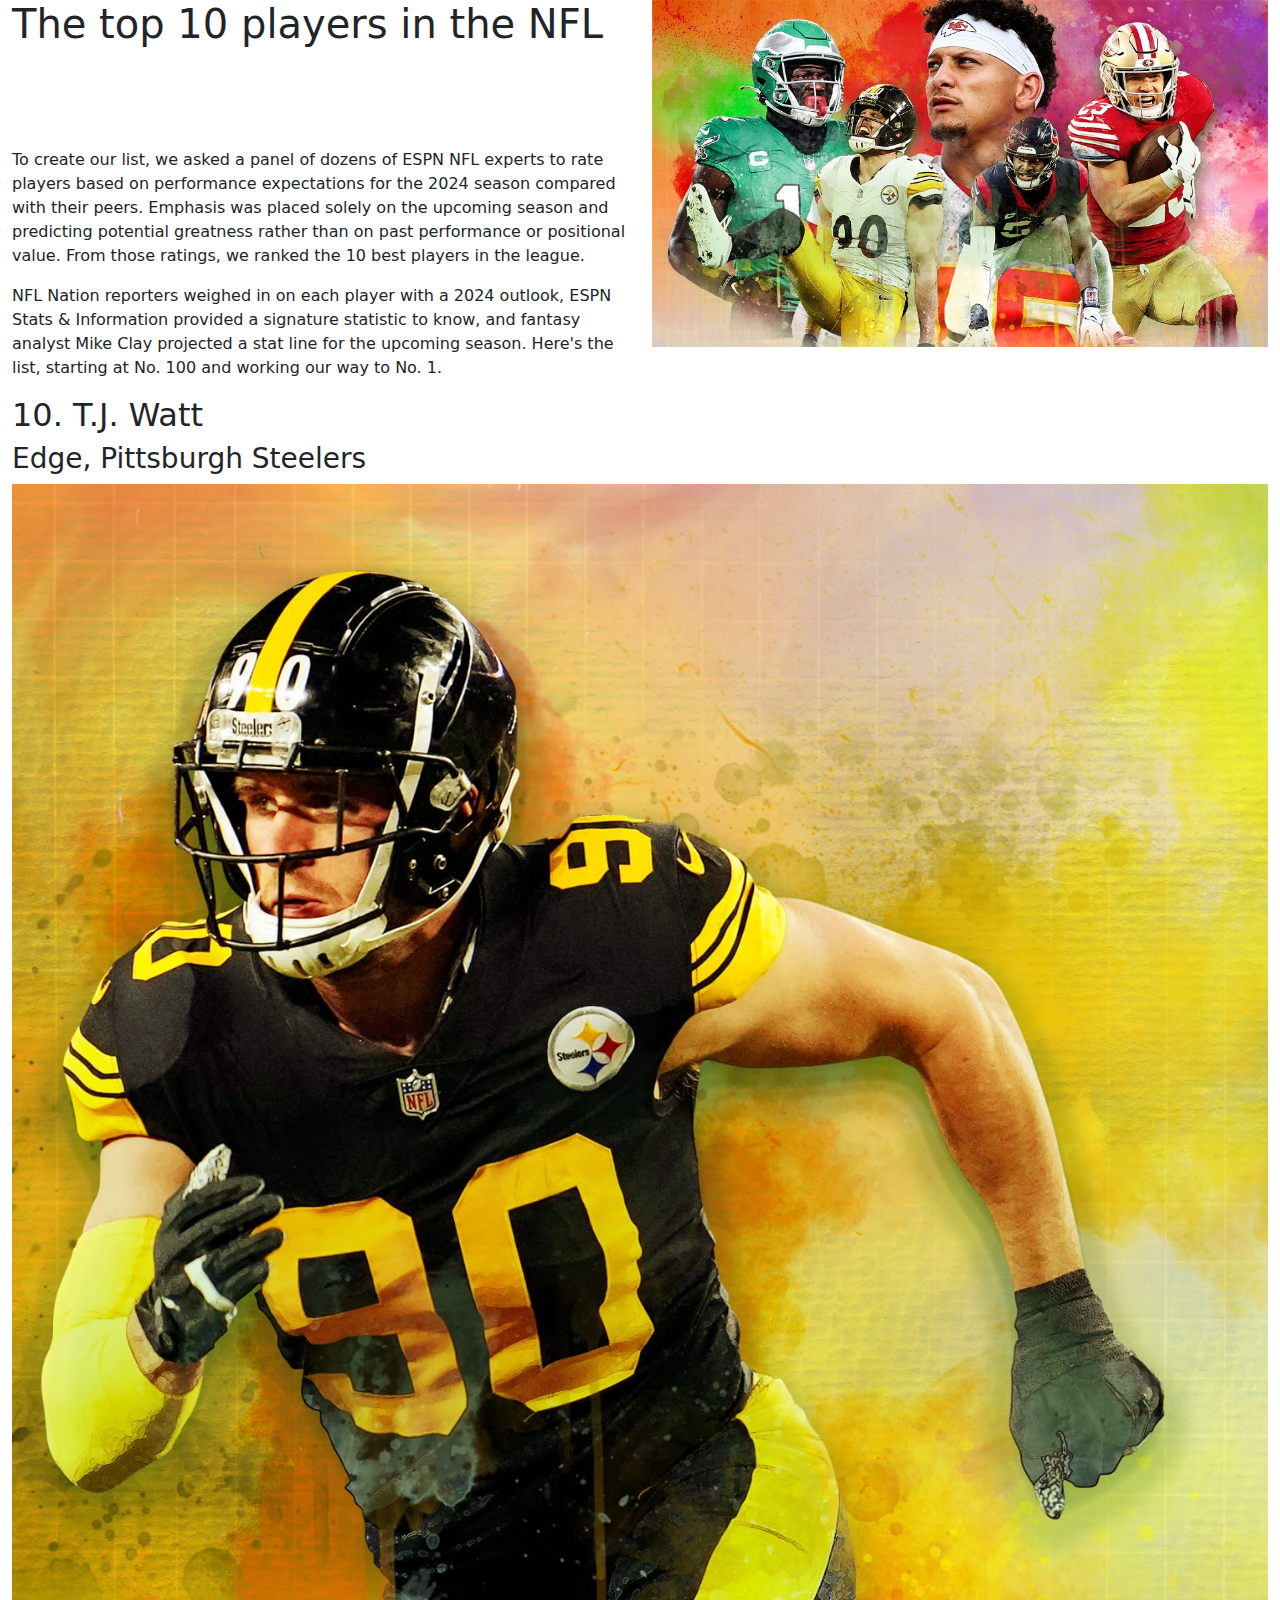
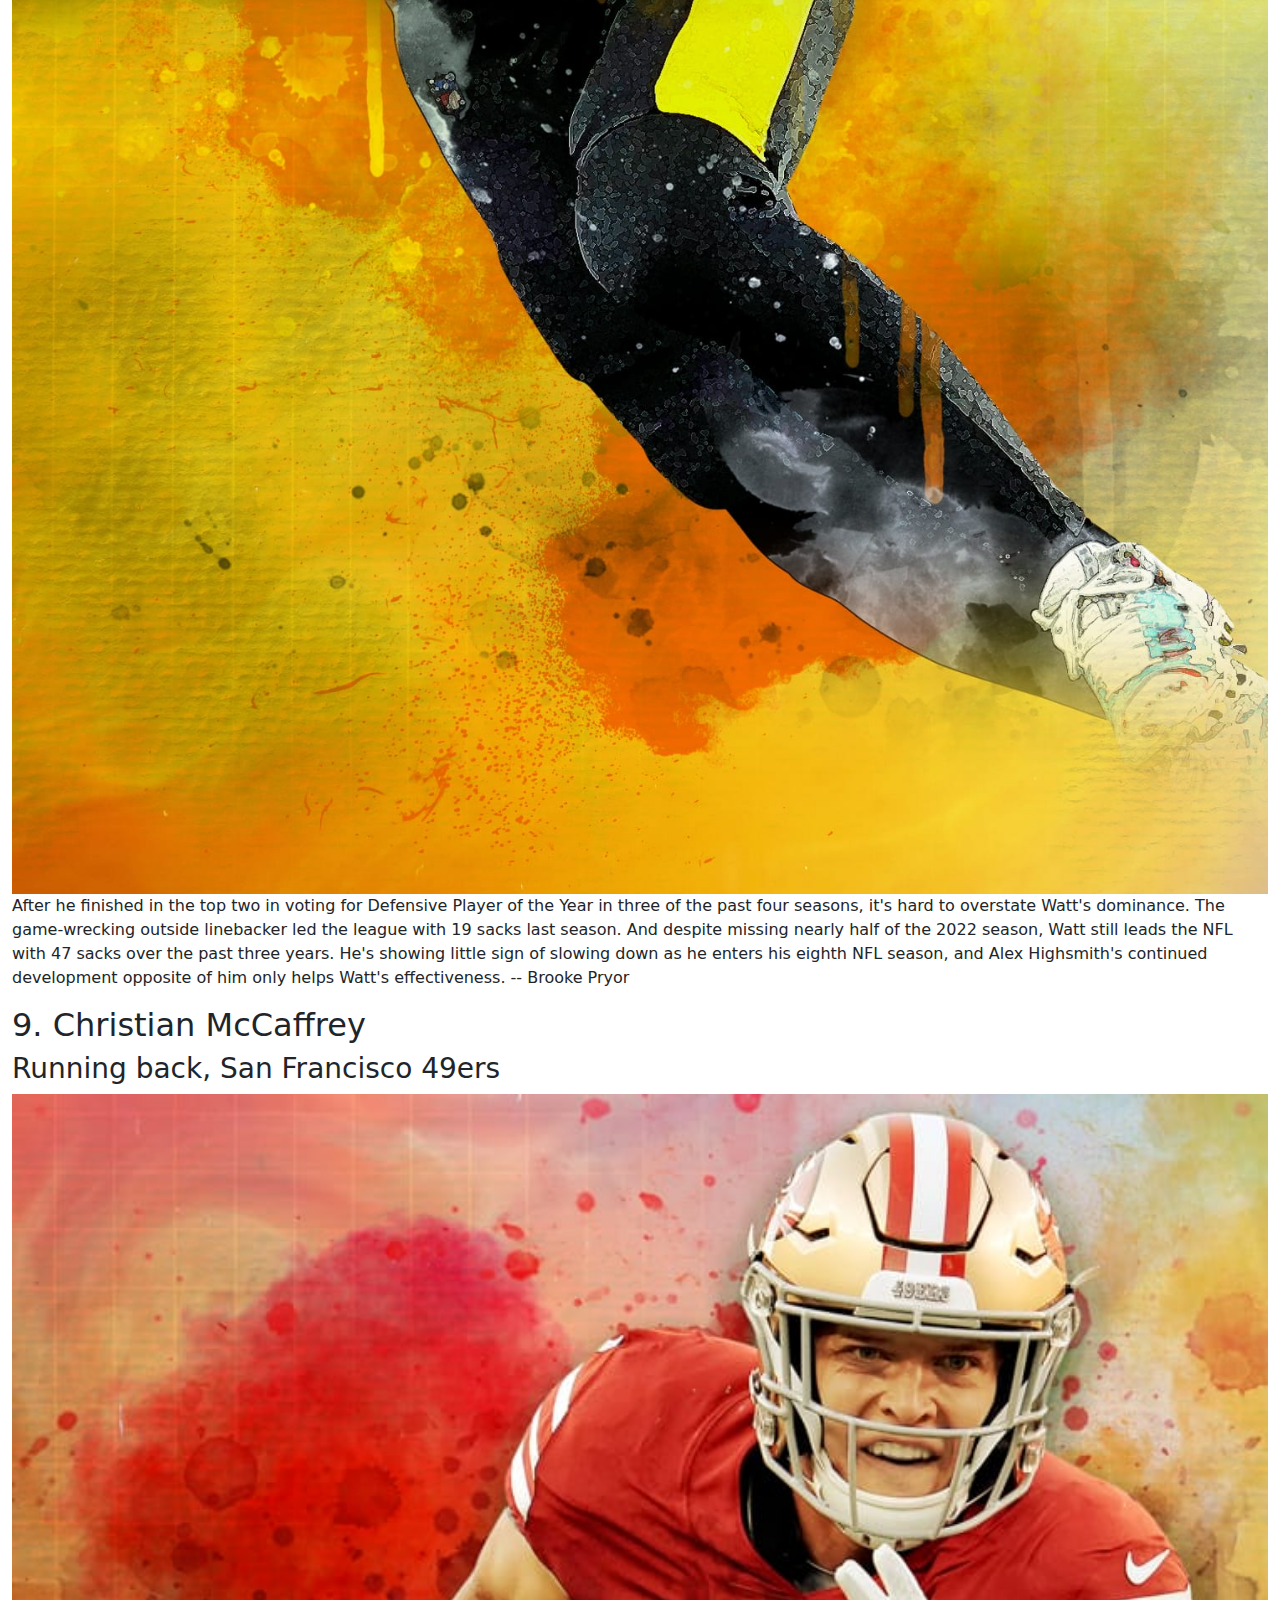
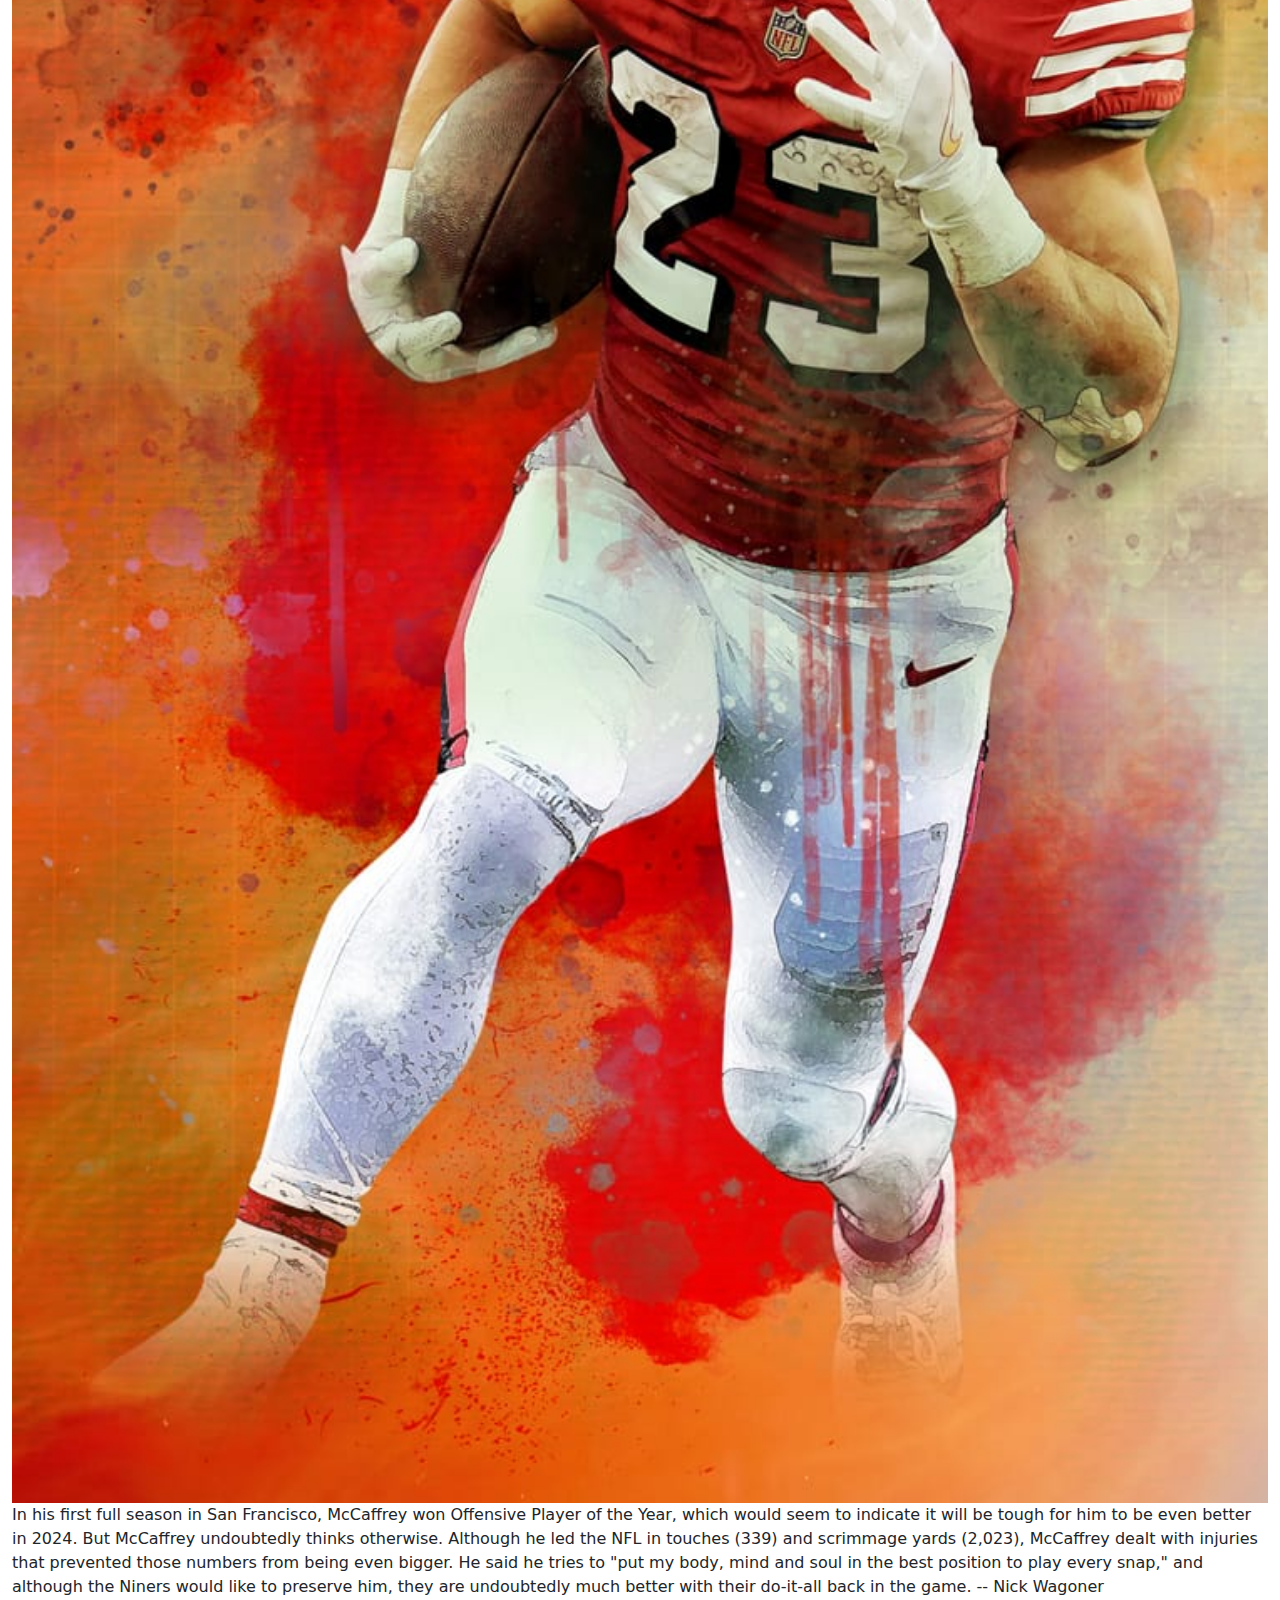
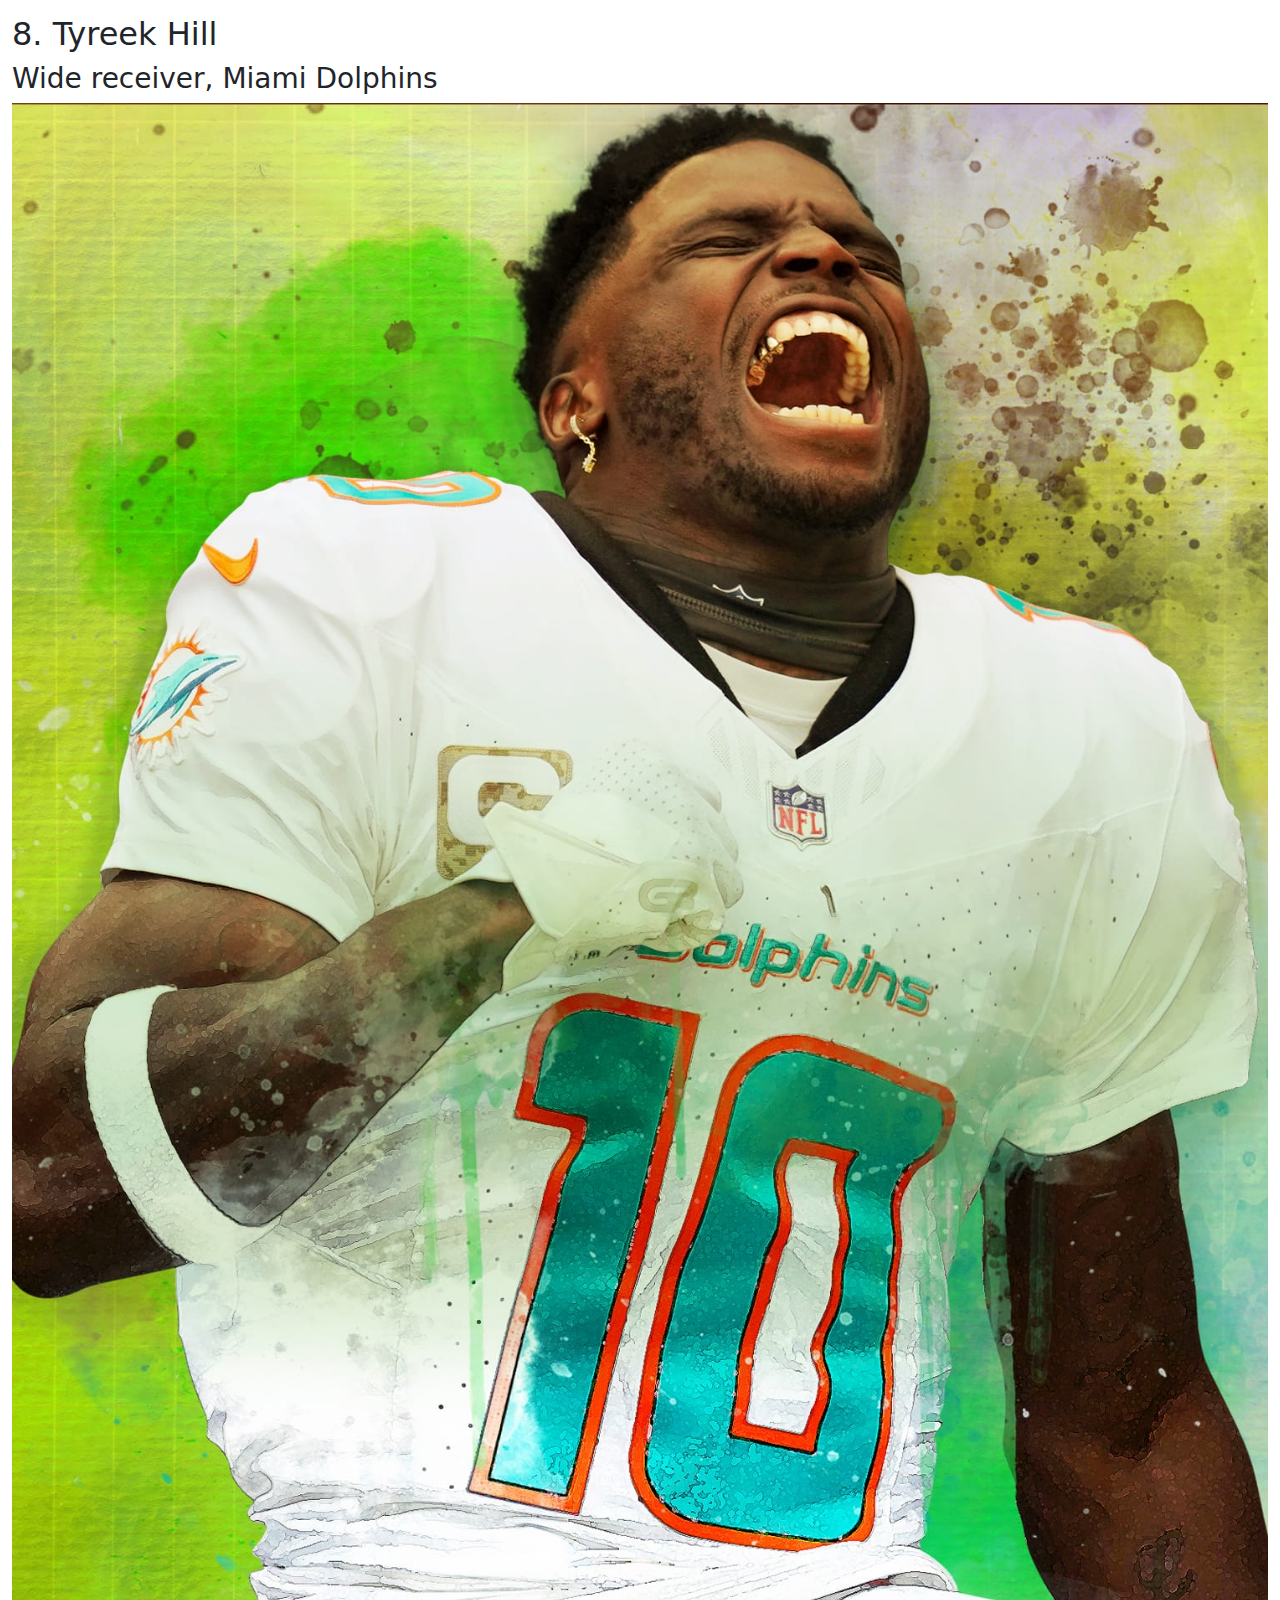
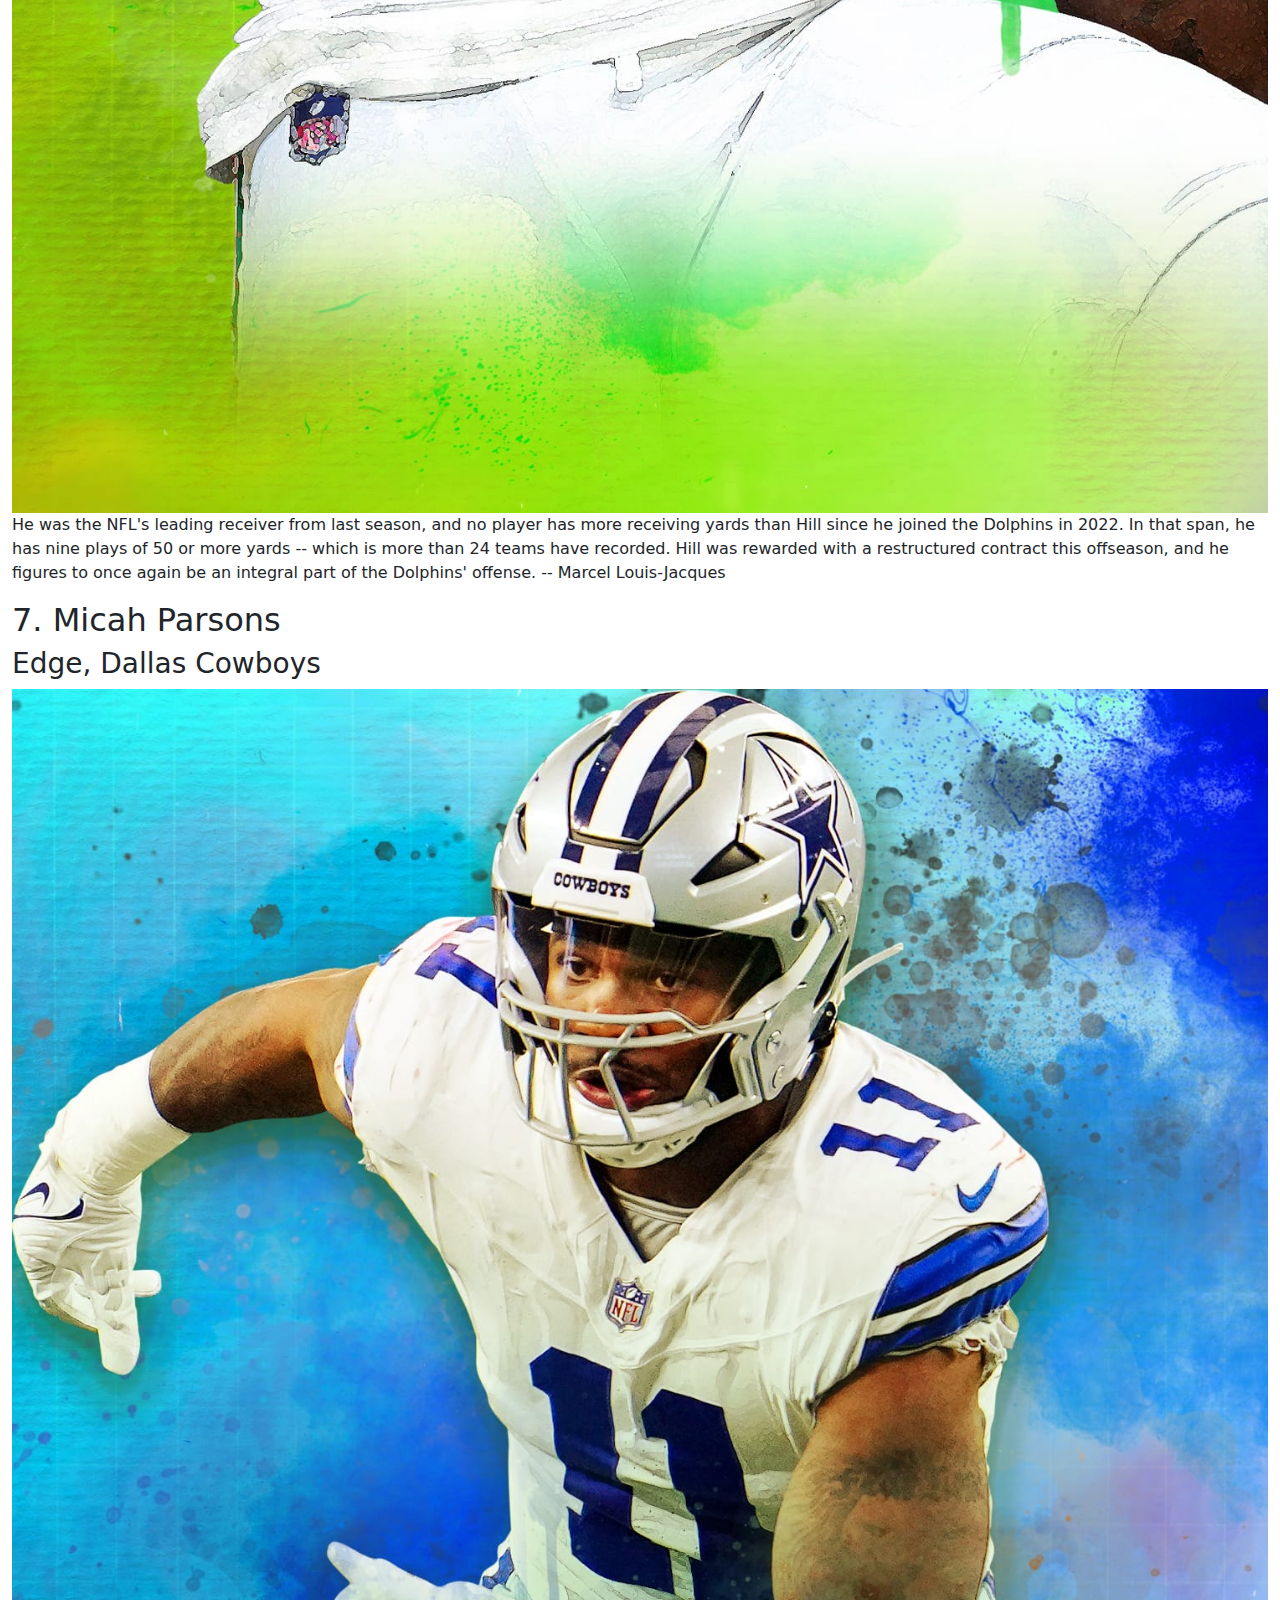
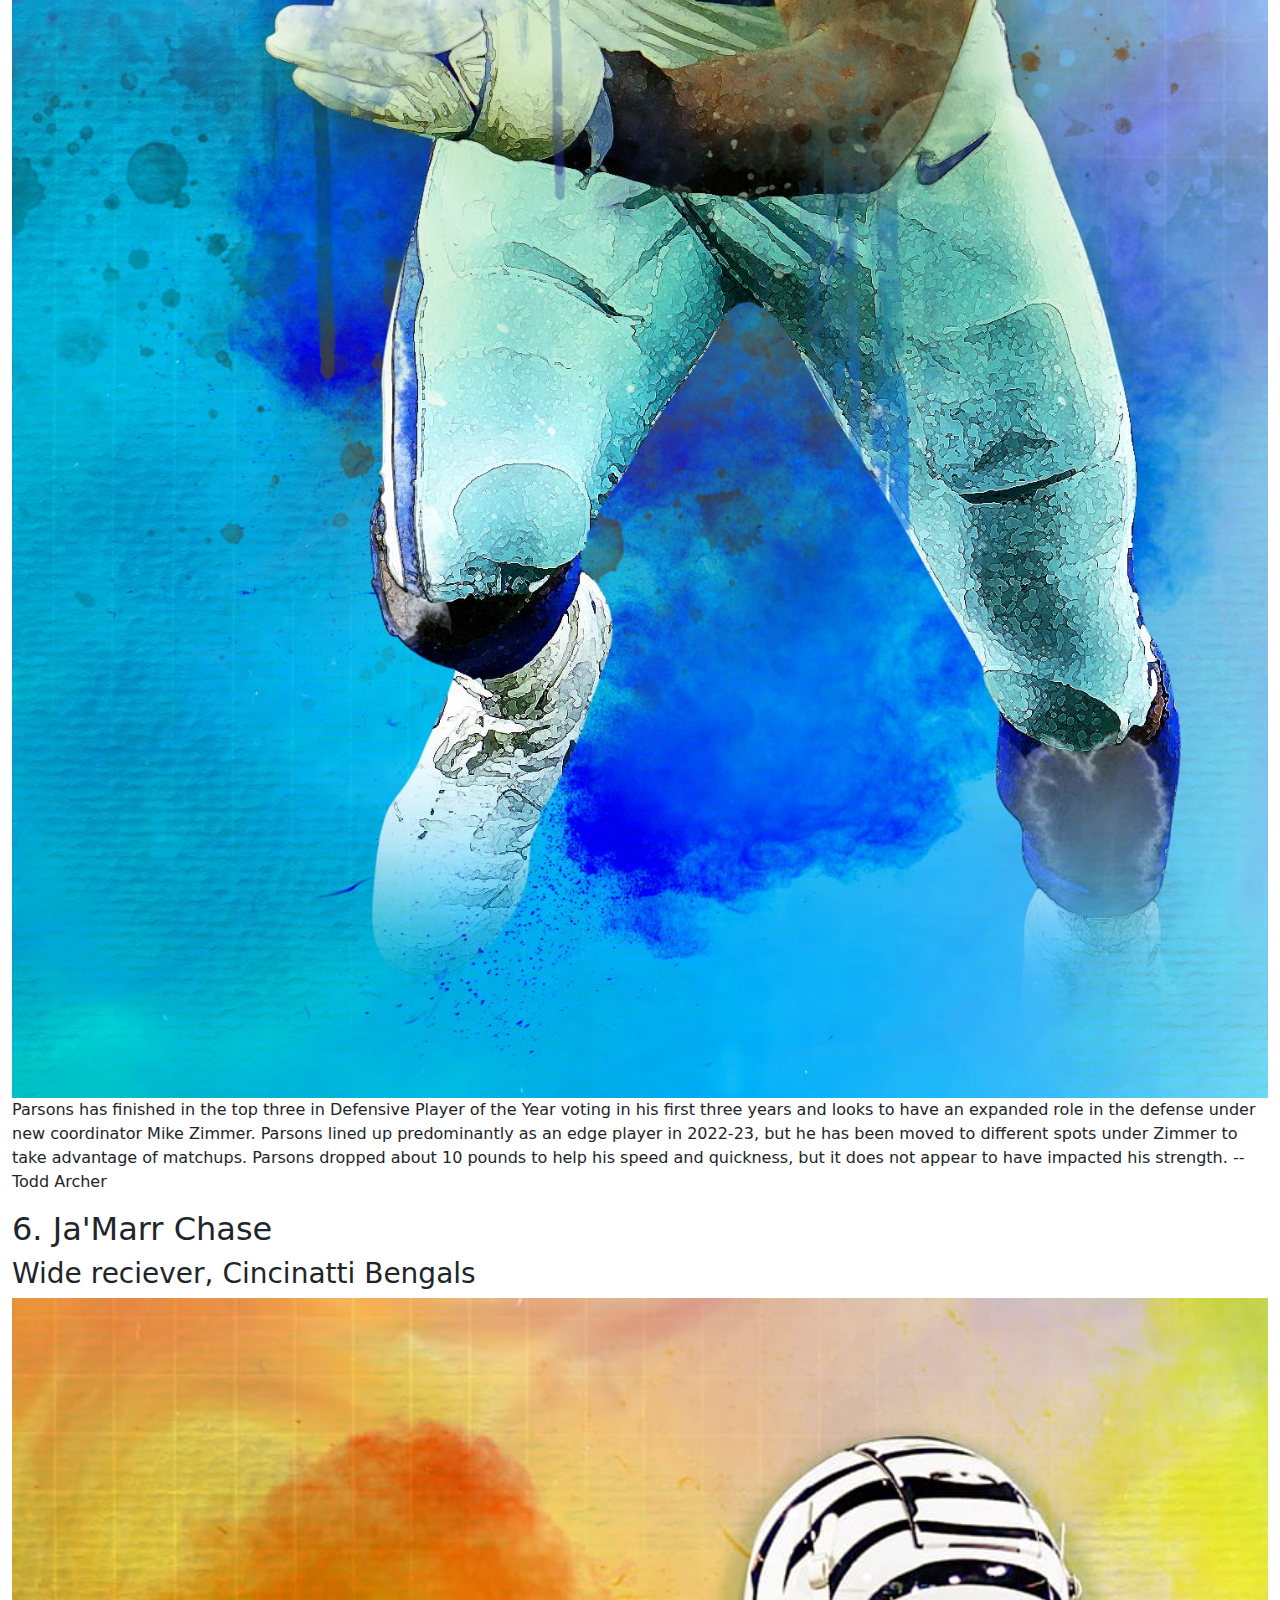
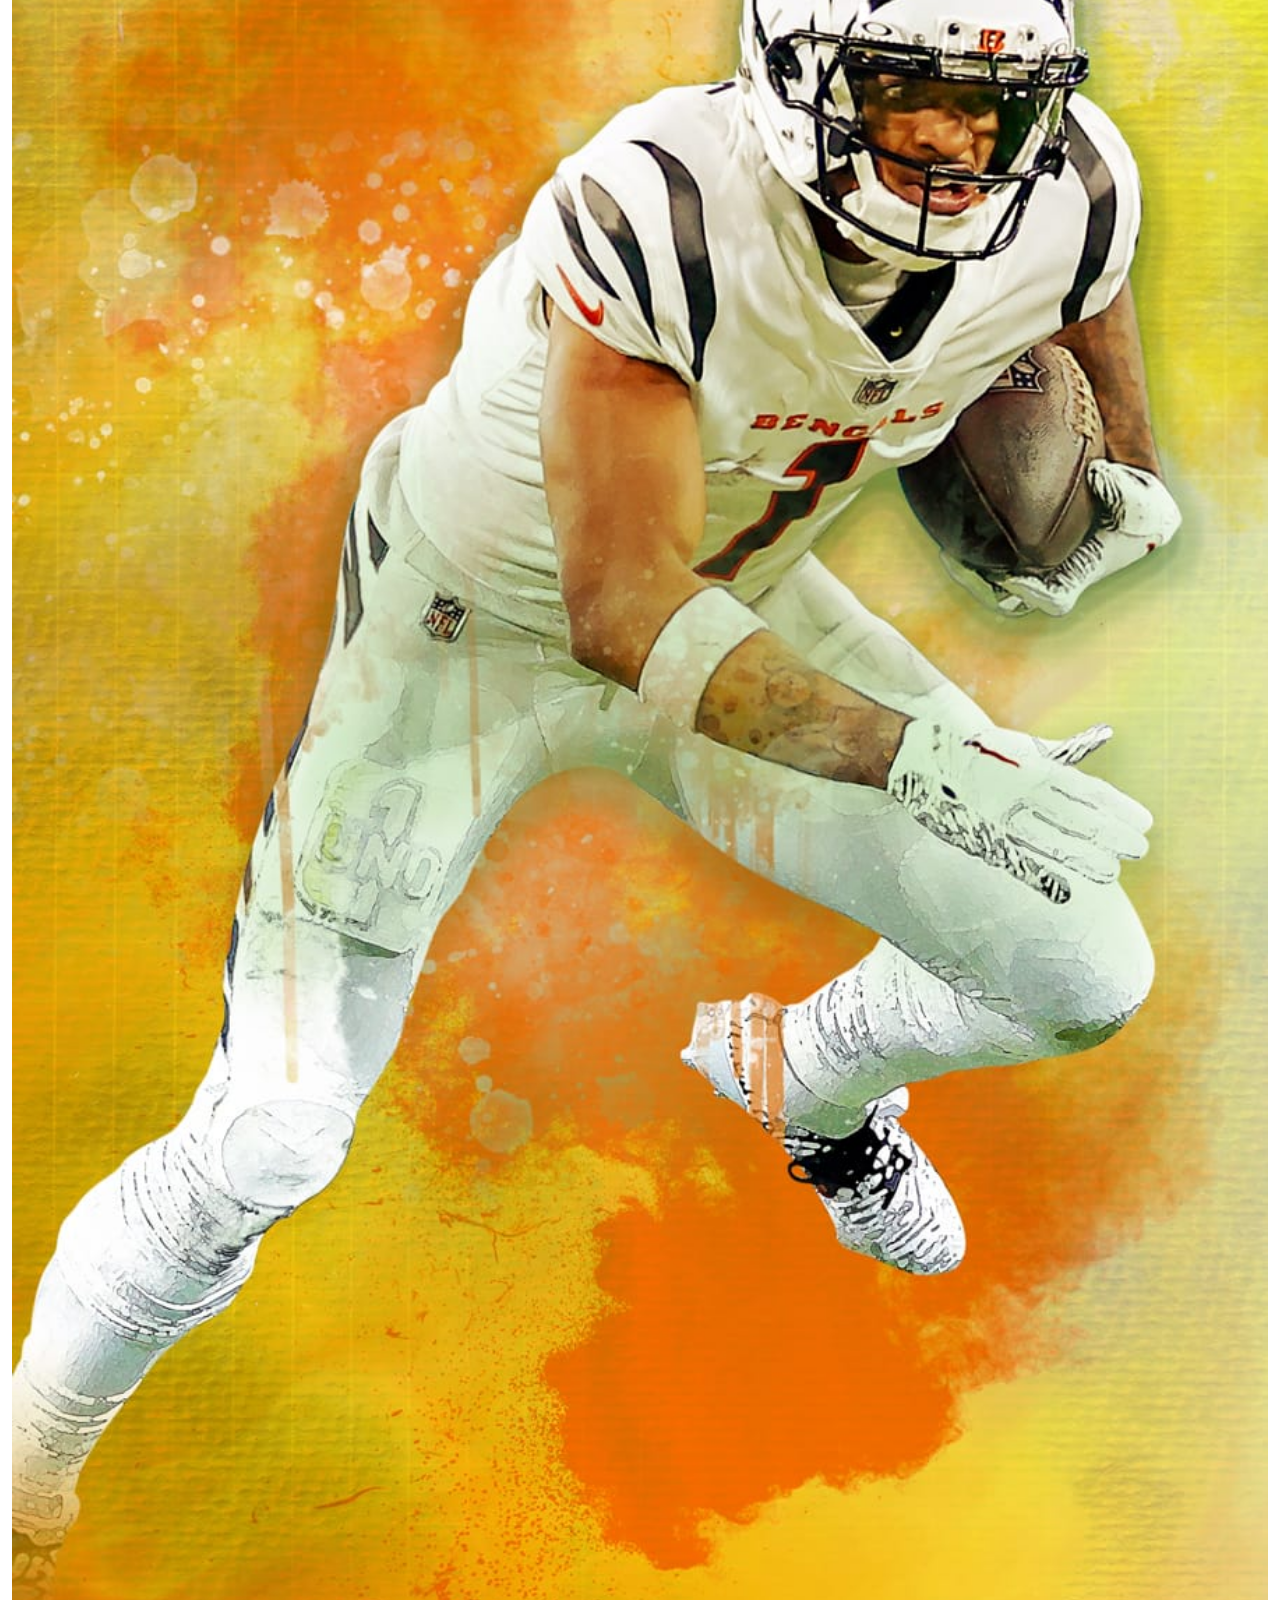
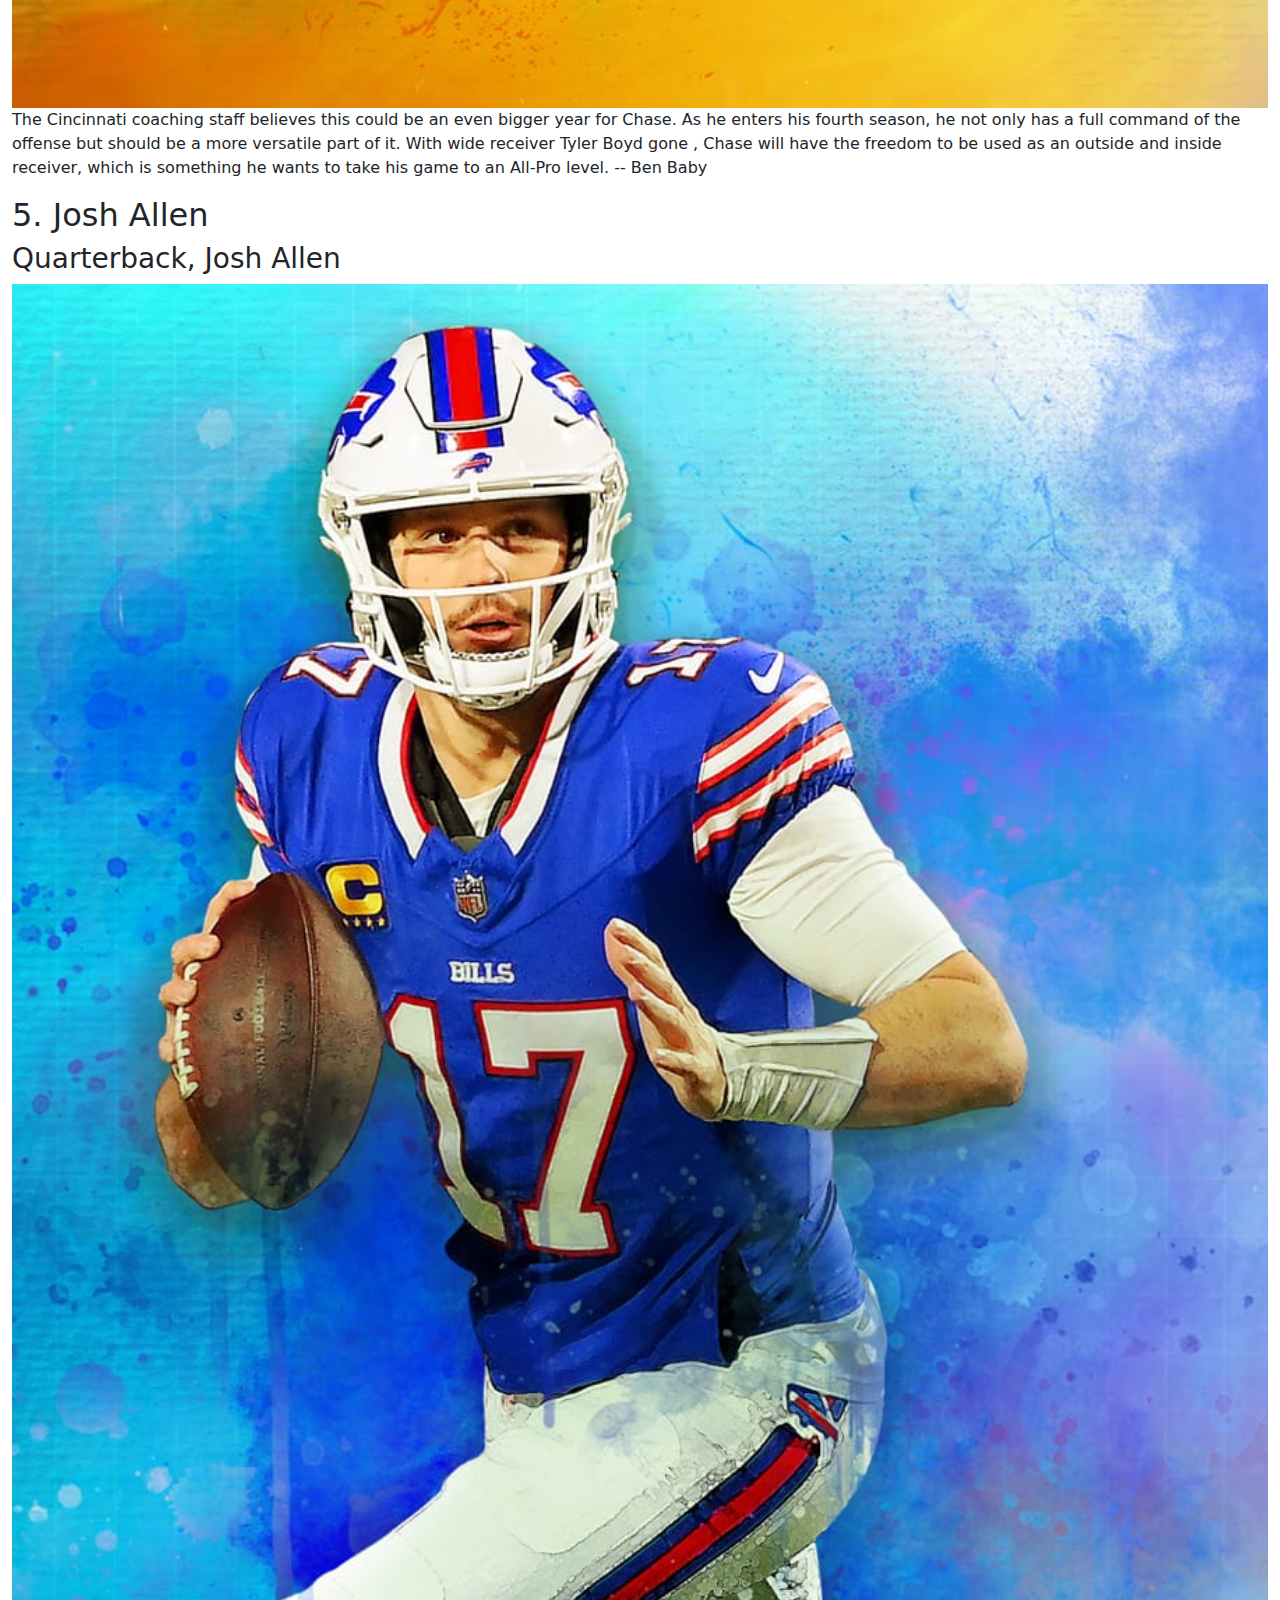
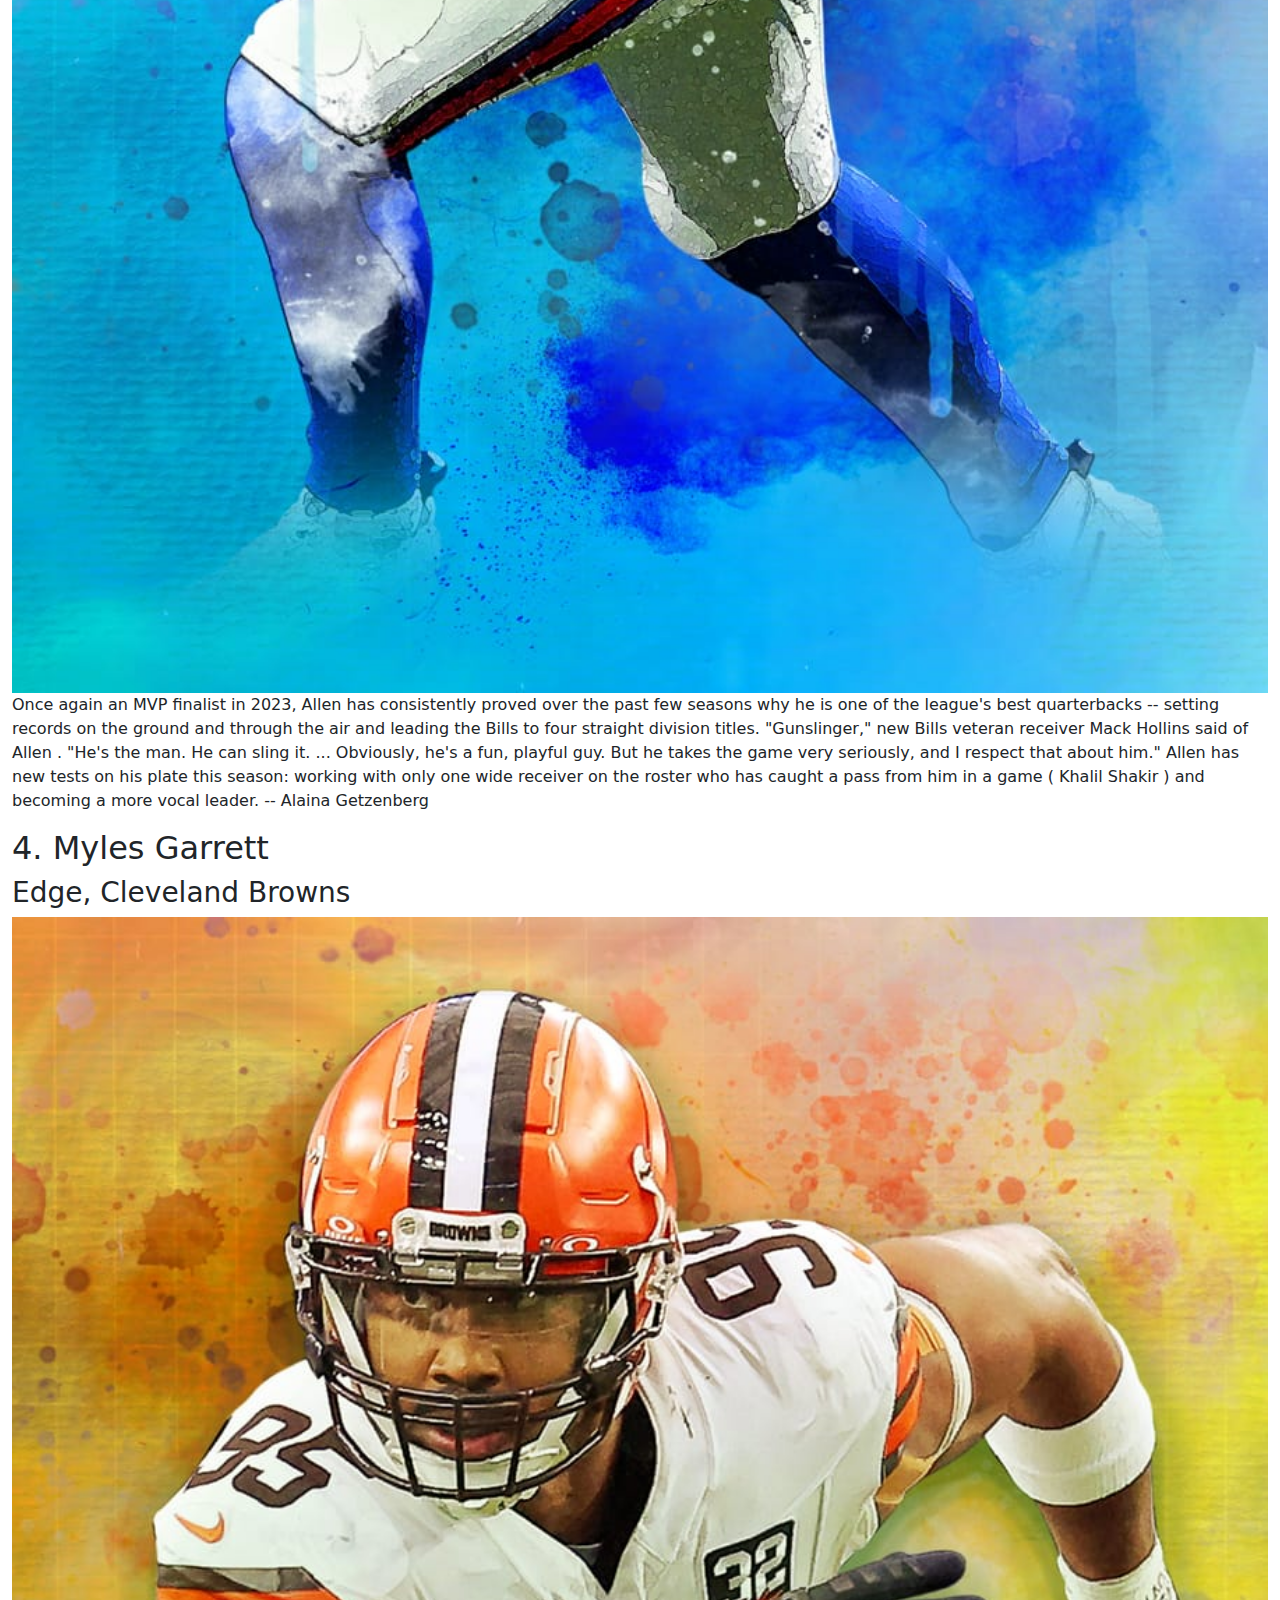
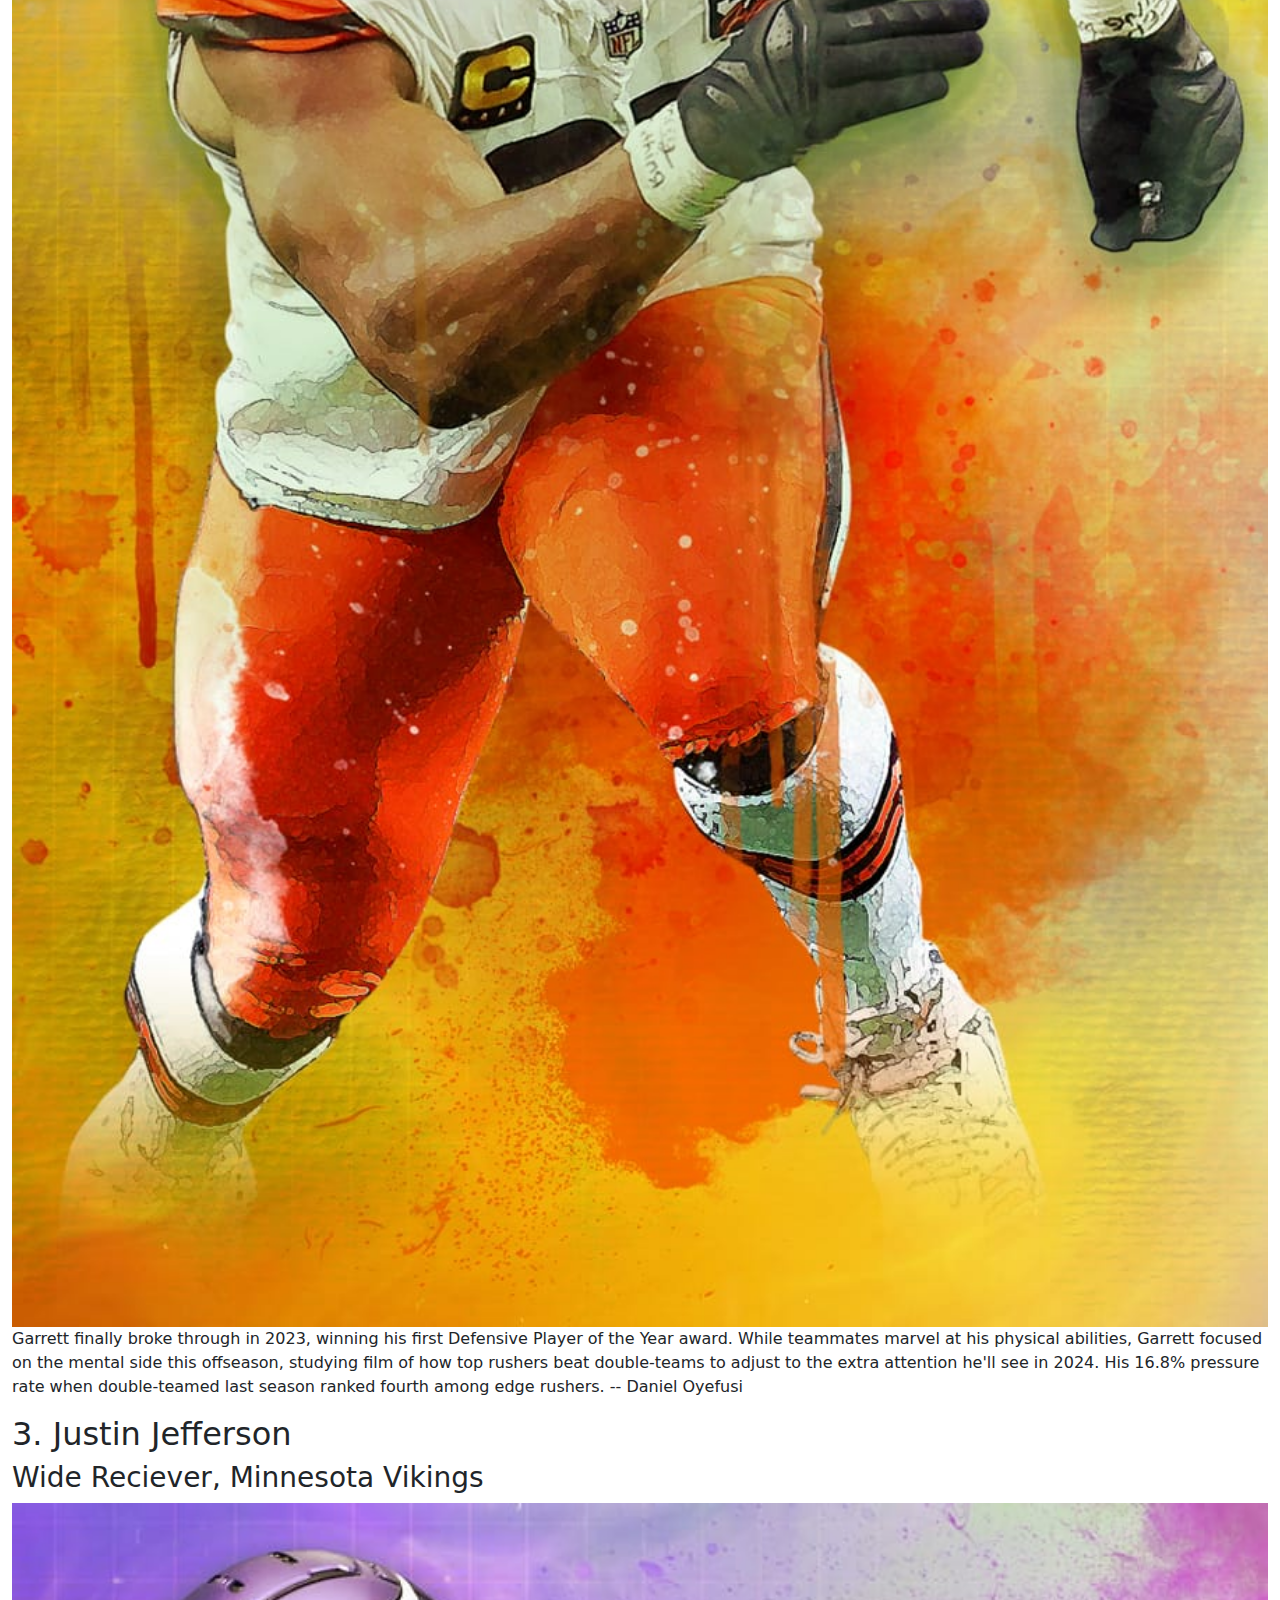
==== final-project/index.html @ ade41fda "Worked on final project" ====
<!DOCTYPE html>
<html lang="en">
 
<head>
    <title>Andrew McBride final project</title>
    
    <meta charset="utf-8">
    <meta name="viewport" content="width=device-width, initial-scale=1, shrink-to-fit=no">

<!-- Bootstrap CSS -->
    <link href="https://cdn.jsdelivr.net/npm/bootstrap@5.3.3/dist/css/bootstrap.min.css" rel="stylesheet" integrity="sha384-QWTKZyjpPEjISv5WaRU9OFeRpok6YctnYmDr5pNlyT2bRjXh0JMhjY6hW+ALEwIH" crossorigin="anonymous">


<link href="style.css" rel="stylesheet">
    
</head>

<body>
    <div class="container-fluid" id="topper">
        <div class="row">
                <div class="col-6">
                     <h1>The top 10 players in the NFL</h1>
                    <p>To create our list, we asked a panel of dozens of ESPN NFL experts to rate players based on performance expectations for the 2024 season compared with their peers. Emphasis was placed solely on the upcoming season and predicting potential greatness rather than on past performance or positional value. From those ratings, we ranked the 10 best players in the league.</p>
                    <p>NFL Nation reporters weighed in on each player with a 2024 outlook, ESPN Stats & Information provided a signature statistic to know, and fantasy analyst Mike Clay projected a stat line for the upcoming season. Here's the list, starting at No. 100 and working our way to No. 1.</p>
            </div>
    
        <div class="col">
            <img src="Top%20100%20img.jpeg" alt="Top 100 players" id="topperimage">
            </div>
        </div>
    </div>
    <div class="container-fluid" id="10">
    <div class ="row">
        <div class = "col-12">
        <h2>10. T.J. Watt</h2>
            <h3>Edge, Pittsburgh Steelers</h3>
            <img src="10watt.jpg" id="picture">
            <p>After he finished in the top two in voting for Defensive Player of the Year in three of the past four seasons, it's hard to overstate Watt's dominance. The game-wrecking outside linebacker led the league with 19 sacks last season. And despite missing nearly half of the 2022 season, Watt still leads the NFL with 47 sacks over the past three years. He's showing little sign of slowing down as he enters his eighth NFL season, and Alex Highsmith's continued development opposite of him only helps Watt's effectiveness. -- Brooke Pryor</p>
        
        </div>
        
        </div>
    
    </div>
       <div class="container-fluid" id="9">
    <div class ="row">
        <div class = "col-12">
        <h2>9. Christian McCaffrey</h2>
            <h3>Running back, San Francisco 49ers</h3>
            <img src="9cmc.jpg">
            <p>In his first full season in San Francisco, McCaffrey won Offensive Player of the Year, which would seem to indicate it will be tough for him to be even better in 2024. But McCaffrey undoubtedly thinks otherwise. Although he led the NFL in touches (339) and scrimmage yards (2,023), McCaffrey dealt with injuries that prevented those numbers from being even bigger. He said he tries to "put my body, mind and soul in the best position to play every snap," and although the Niners would like to preserve him, they are undoubtedly much better with their do-it-all back in the game. -- Nick Wagoner</p>
        
        </div>
        
        </div>
    
    </div>   <div class="container-fluid" id="8">
    <div class ="row">
        <div class = "col-12">
        <h2>8. Tyreek Hill</h2>
            <h3>Wide receiver, Miami Dolphins</h3>
            <img src="8tyreek.jpg">
            <p>He was the NFL's leading receiver from last season, and no player has more receiving yards than Hill since he joined the Dolphins in 2022. In that span, he has nine plays of 50 or more yards -- which is more than 24 teams have recorded. Hill was rewarded with a restructured contract this offseason, and he figures to once again be an integral part of the Dolphins' offense. -- Marcel Louis-Jacques</p>
        
        </div>
        
        </div>
    
    </div>   <div class="container-fluid" id="7">
    <div class ="row">
        <div class = "col-12">
        <h2>7. Micah Parsons</h2>
            <h3>Edge, Dallas Cowboys</h3>
            <img src="7parsons.jpg">
            <p>Parsons has finished in the top three in Defensive Player of the Year voting in his first three years and looks to have an expanded role in the defense under new coordinator Mike Zimmer. Parsons lined up predominantly as an edge player in 2022-23, but he has been moved to different spots under Zimmer to take advantage of matchups. Parsons dropped about 10 pounds to help his speed and quickness, but it does not appear to have impacted his strength. -- Todd Archer</p>
        
        </div>
        
        </div>
    
    </div>   <div class="container-fluid" id="6">
    <div class ="row">
        <div class = "col-12">
        <h2>6. Ja'Marr Chase</h2>
            <h3>Wide reciever, Cincinatti Bengals</h3>
            <img src="6chase.jpg">
            <p>The Cincinnati coaching staff believes this could be an even bigger year for Chase. As he enters his fourth season, he not only has a full command of the offense but should be a more versatile part of it. With wide receiver Tyler Boyd gone , Chase will have the freedom to be used as an outside and inside receiver, which is something he wants to take his game to an All-Pro level. -- Ben Baby</p>
        
        </div>
        
        </div>
    
    </div>   <div class="container-fluid" id="5">
    <div class ="row">
        <div class = "col-12">
        <h2>5. Josh Allen</h2>
            <h3>Quarterback, Josh Allen</h3>
            <img src="5joshallen.jpg">
            <p>Once again an MVP finalist in 2023, Allen has consistently proved over the past few seasons why he is one of the league's best quarterbacks -- setting records on the ground and through the air and leading the Bills to four straight division titles. "Gunslinger," new Bills veteran receiver Mack Hollins said of Allen . "He's the man. He can sling it. ... Obviously, he's a fun, playful guy. But he takes the game very seriously, and I respect that about him." Allen has new tests on his plate this season: working with only one wide receiver on the roster who has caught a pass from him in a game ( Khalil Shakir ) and becoming a more vocal leader. -- Alaina Getzenberg</p>
        
        </div>
        
        </div>
    
    </div>   <div class="container-fluid" id="4">
    <div class ="row">
        <div class = "col-12">
        <h2>4. Myles Garrett</h2>
            <h3>Edge, Cleveland Browns</h3>
            <img src="4garrett.jpg">
            <p>Garrett finally broke through in 2023, winning his first Defensive Player of the Year award. While teammates marvel at his physical abilities, Garrett focused on the mental side this offseason, studying film of how top rushers beat double-teams to adjust to the extra attention he'll see in 2024. His 16.8% pressure rate when double-teamed last season ranked fourth among edge rushers. -- Daniel Oyefusi</p>
        
        </div>
        
        </div>
    
    </div>   <div class="container-fluid" id="3">
    <div class ="row">
        <div class = "col-12">
        <h2>3. Justin Jefferson</h2>
            <h3>Wide Reciever, Minnesota Vikings</h3>
            <img src="3jettas.jpg">
            <p>Fresh off a $140 million contract extension that made him the highest-paid non-quarterback in the NFL, Jefferson has reached a bit of a career crossroads. He has hit his prime just as the Vikings have moved on from quarterback Kirk Cousins , the passer who threw 354 of his 392 career receptions. Jefferson might well be the best receiver of this generation, but continued statistical dominance -- and impact on the game -- will require a quick and productive transition to Sam Darnold , who will play in place of injured J.J. McCarthy . -- Kevin Seifert</p>
        
        </div>
        
        </div>
    
    </div>   <div class="container-fluid" id="2">
    <div class ="row">
        <div class = "col-12">
        <h2>2. Lamar Jackson</h2>
            <h3>Quarterback, Baltimore Ravens</h3>
            <img src="2lamar.jpg">
            <p>Jackson has been the best dual-threat quarterback in NFL history, leading the Ravens to an average of 28.3 PPG and 383.5 YPG through six seasons. Jackson dropped 15 pounds from last year to feel quicker, while picking up his strongest supporting cast yet. He has his first All -Pro running back in Derrick Henry , a healthy Mark Andrews at tight end and a fast-rising wide receiver in Zay Flowers. -- Jamison Hensley

</p>
        
        </div>
        
        </div>
    
    </div>   <div class="container-fluid" id="1">
    <div class ="row">
        <div class = "col-12">
        <h2>1. Patrick Mahomes</h2>
            <h3>Quarterback, Kansas City Chiefs</h3>
            <img src="1mahomes.jpg">
            <p>Mahomes is ranked No. 1 for the fifth straight year and looked energized enough at training camp to potentially reach a sixth straight in 2025. He described last season as no fun because of the struggles in the passing game, despite the Chiefs winning a second consecutive Super Bowl. Starting the upcoming season on the right track, he repeatedly pushed the ball down the field to speedy rookie Xavier Worthy during camp. His intent and resolve to change mistakes from last season seem clear. -- Adam Teicher</p>
        
        </div>
        
        </div>
    
    </div>
    
</body>
    
</html>
---- final-project/style.css ----
img {
    width: 100%
}


#topperimage {
    background-image: url(Top%20100%20img.jpeg);
    background-size: cover;
}

h1 {
    margin: 0px 0px 100px 0px;
}
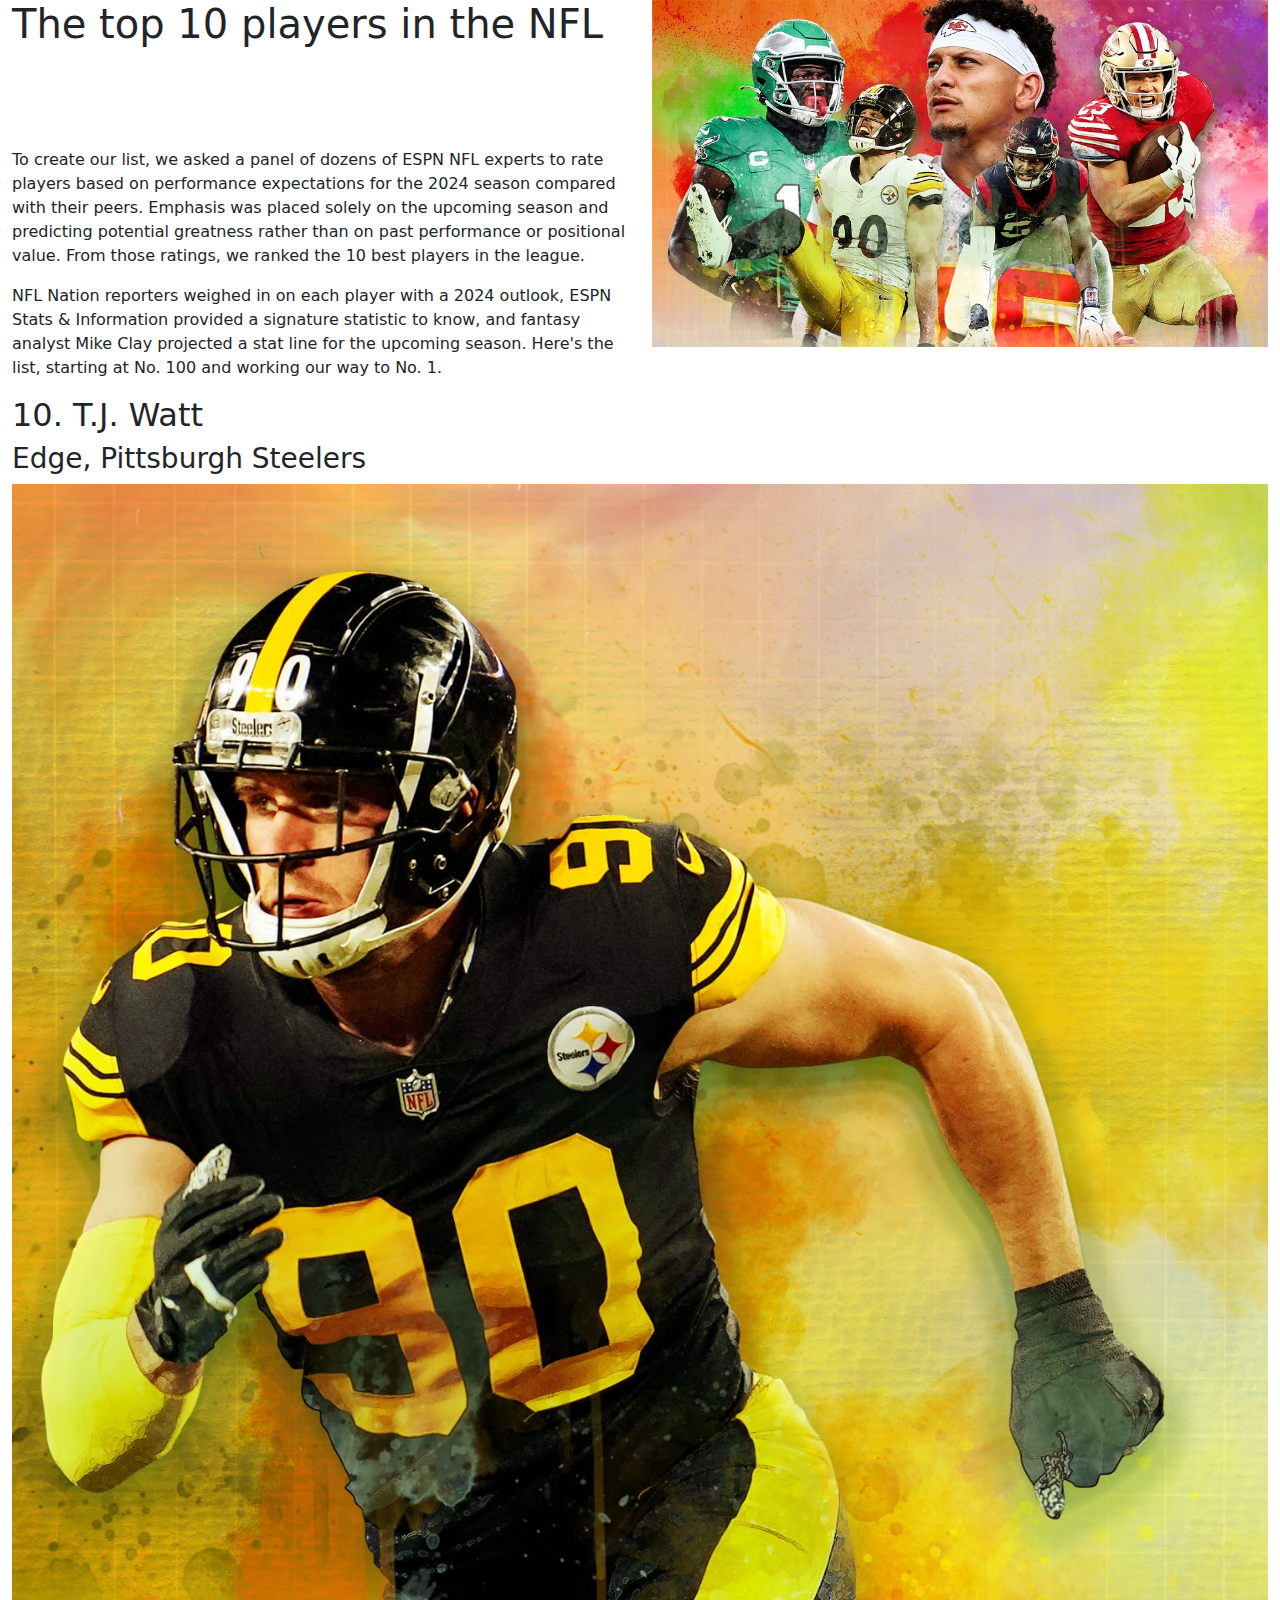
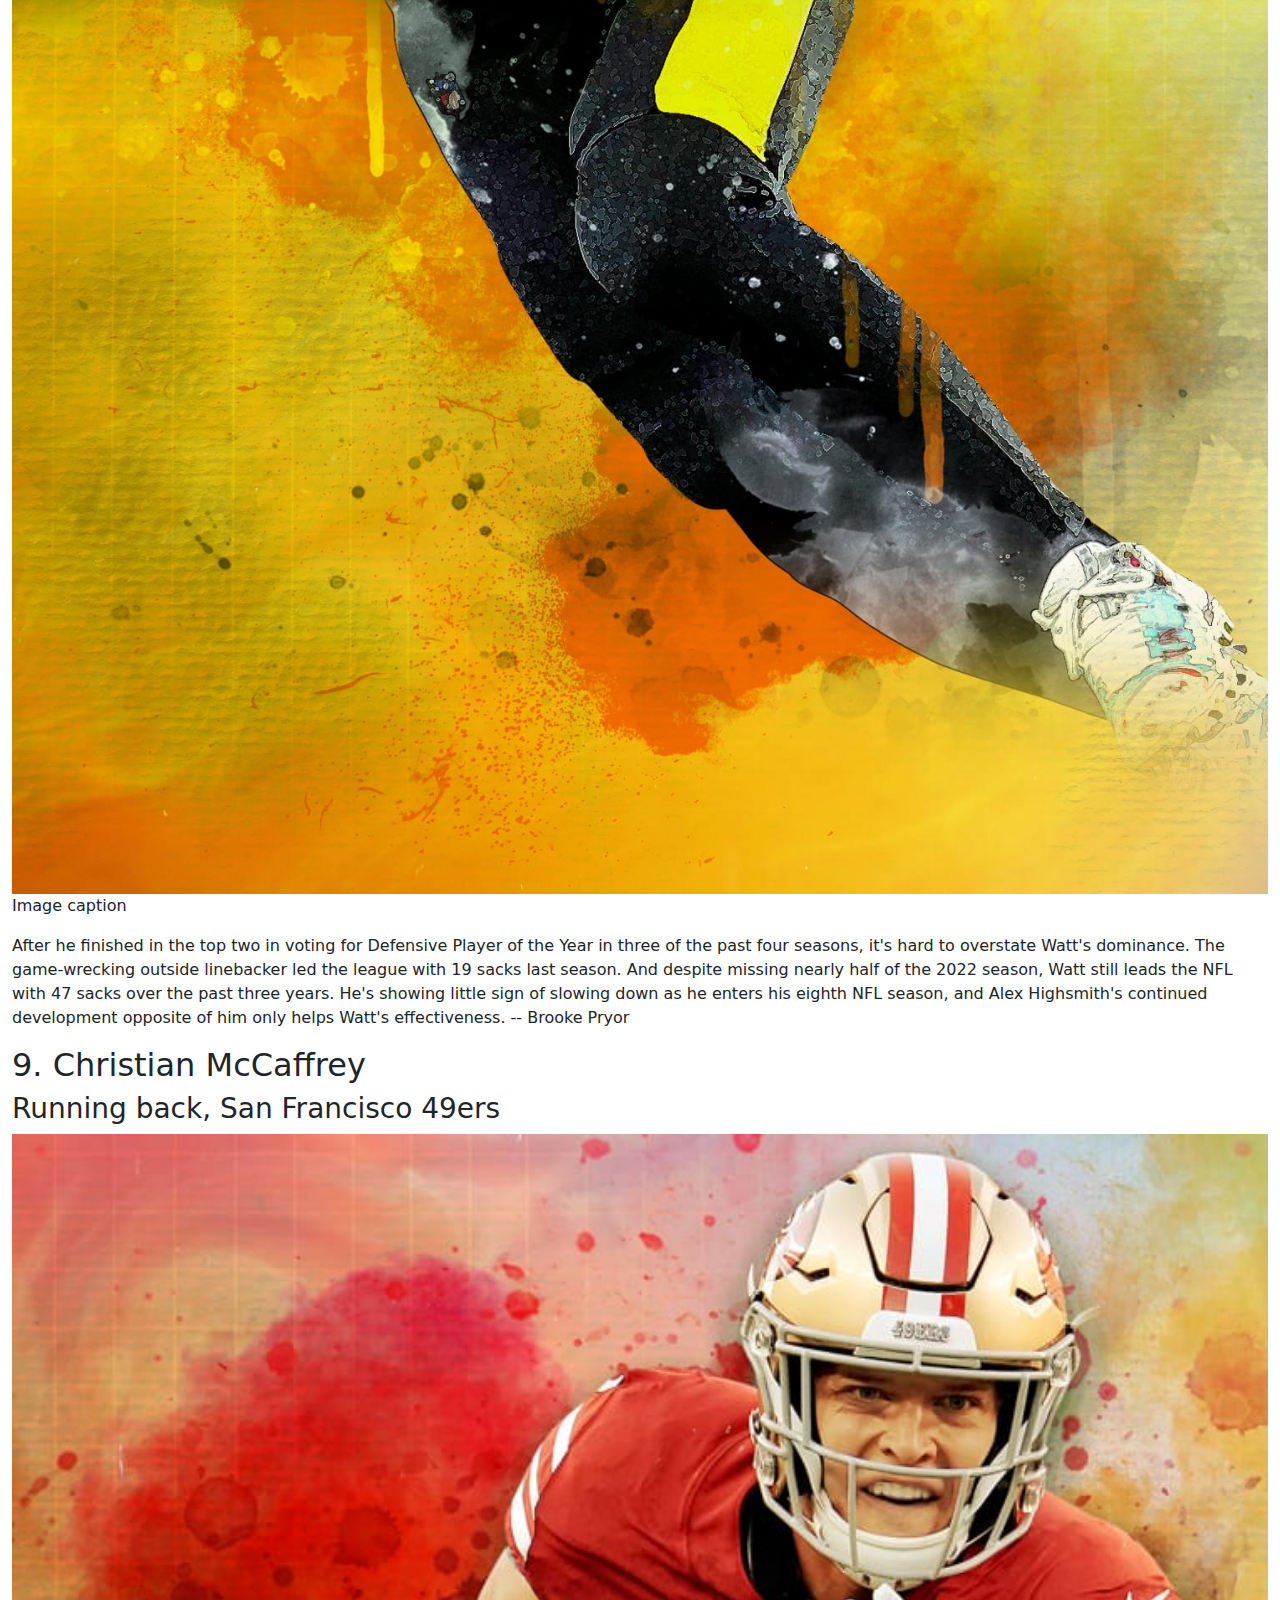
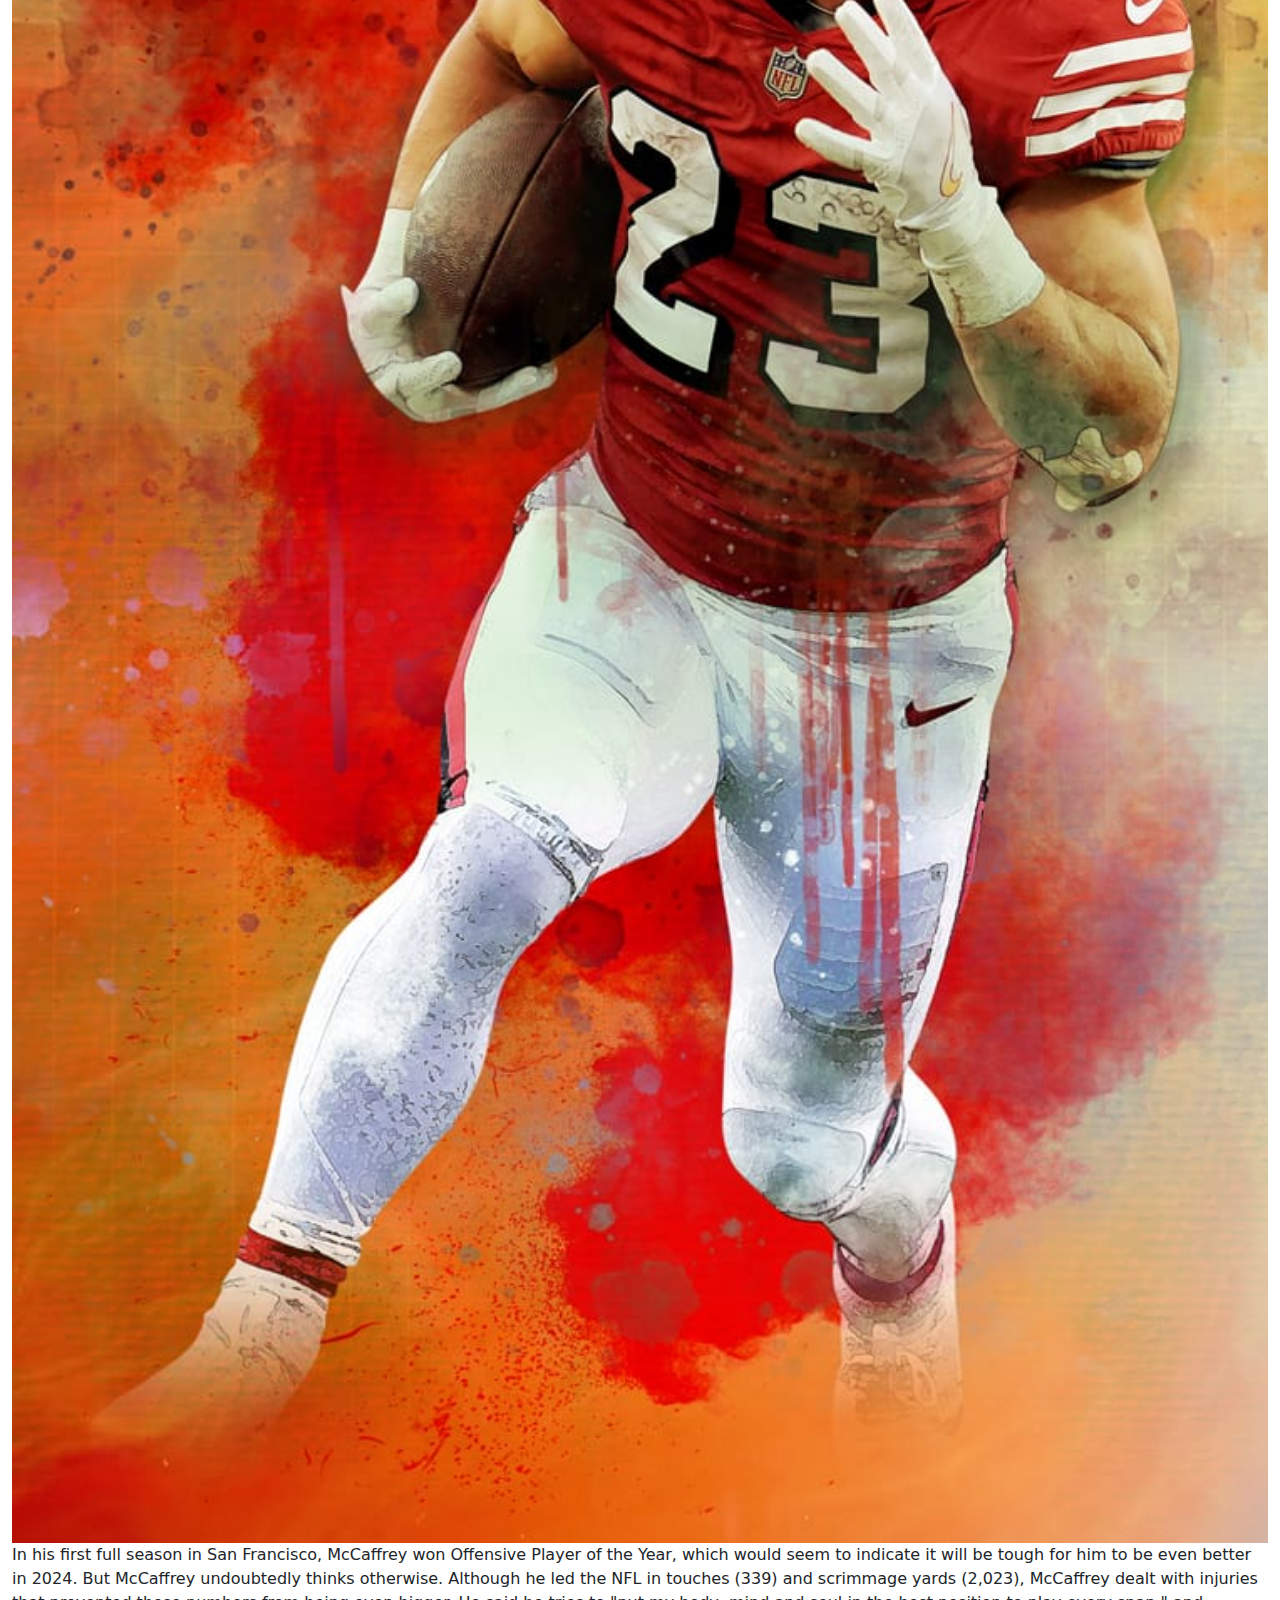
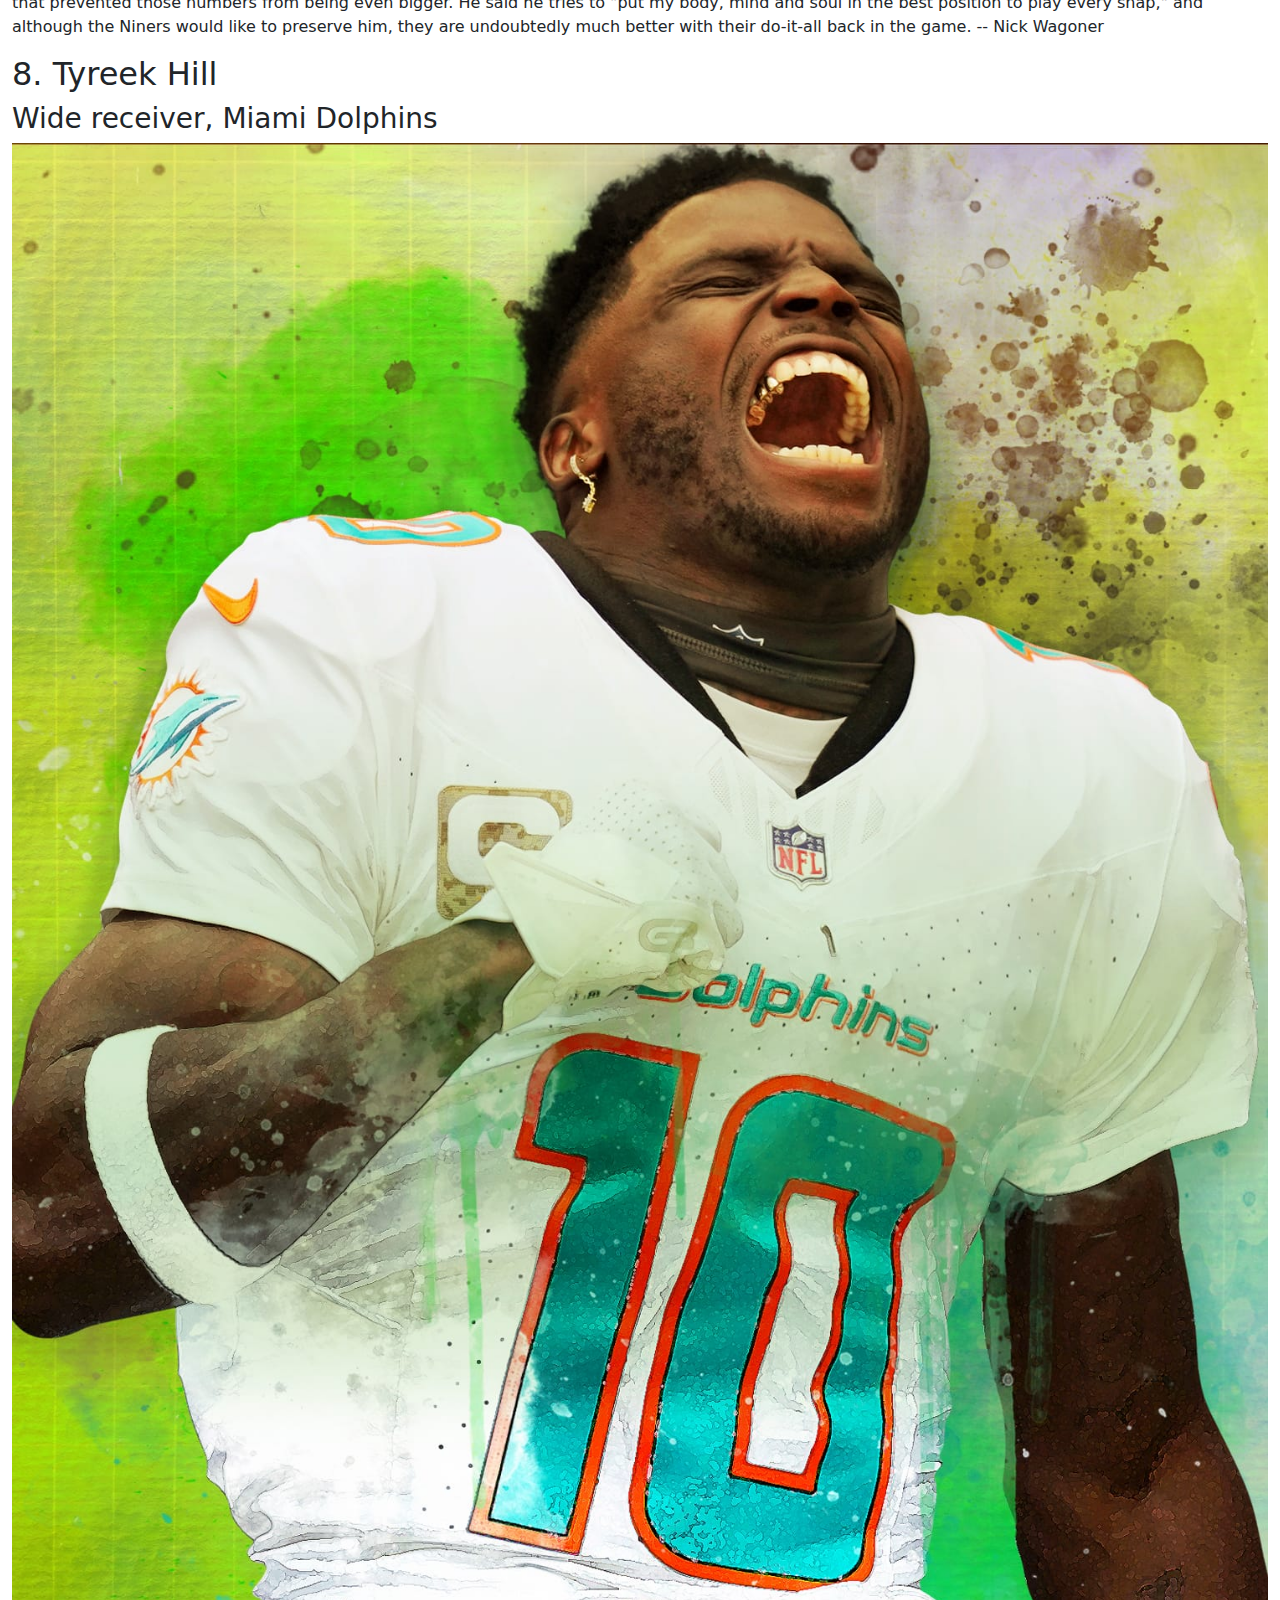
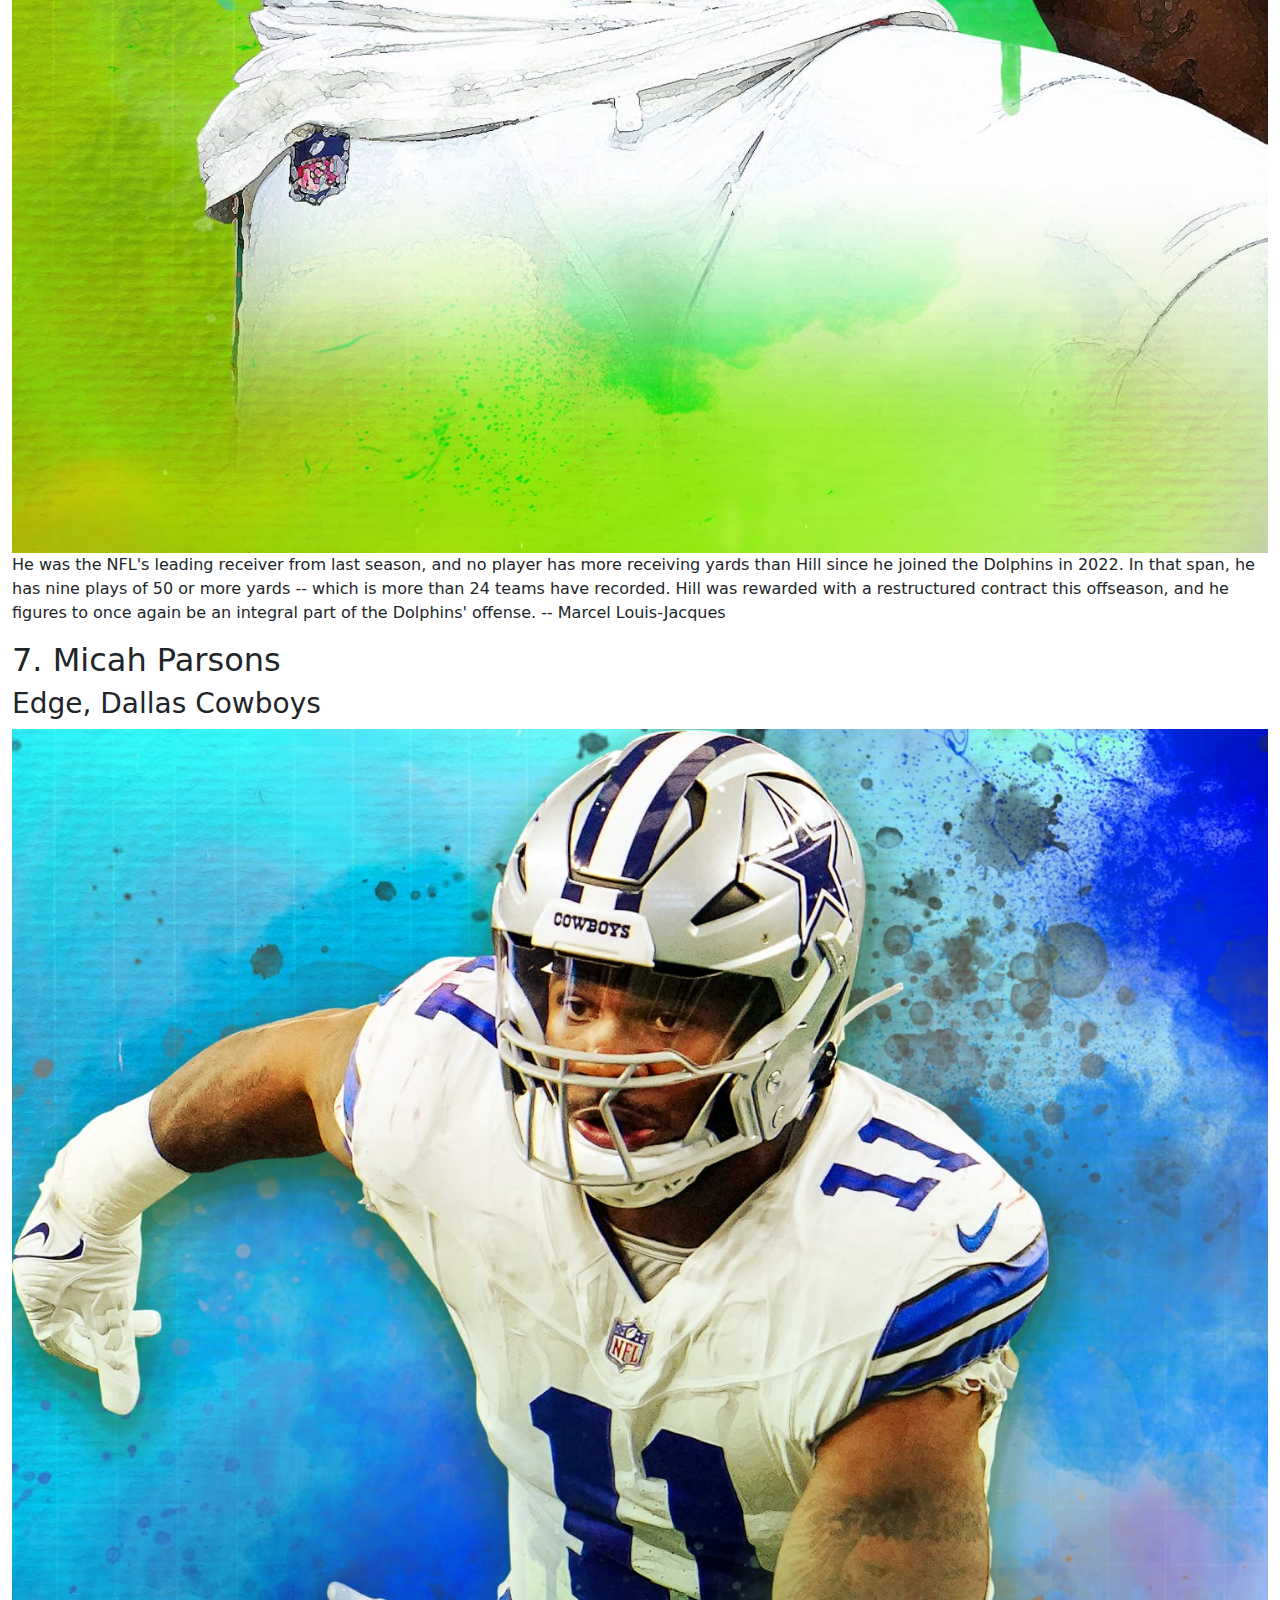
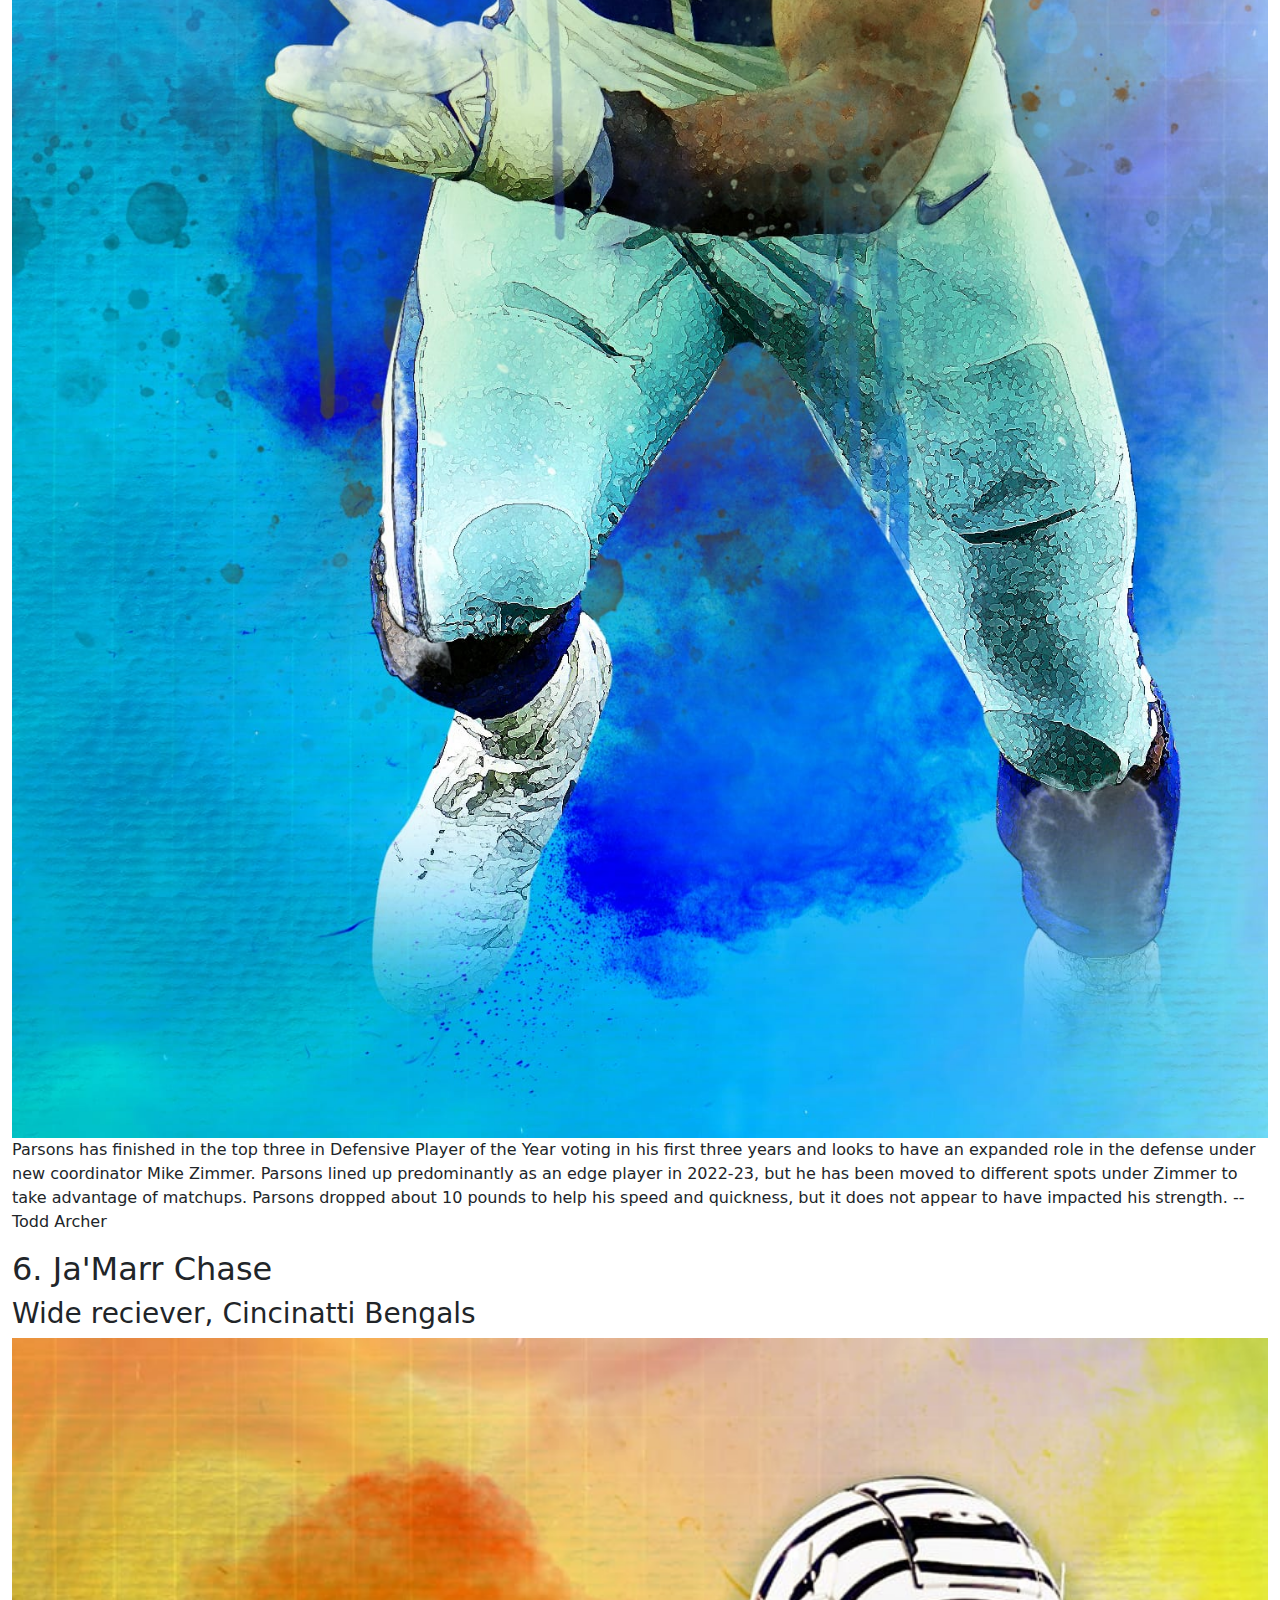
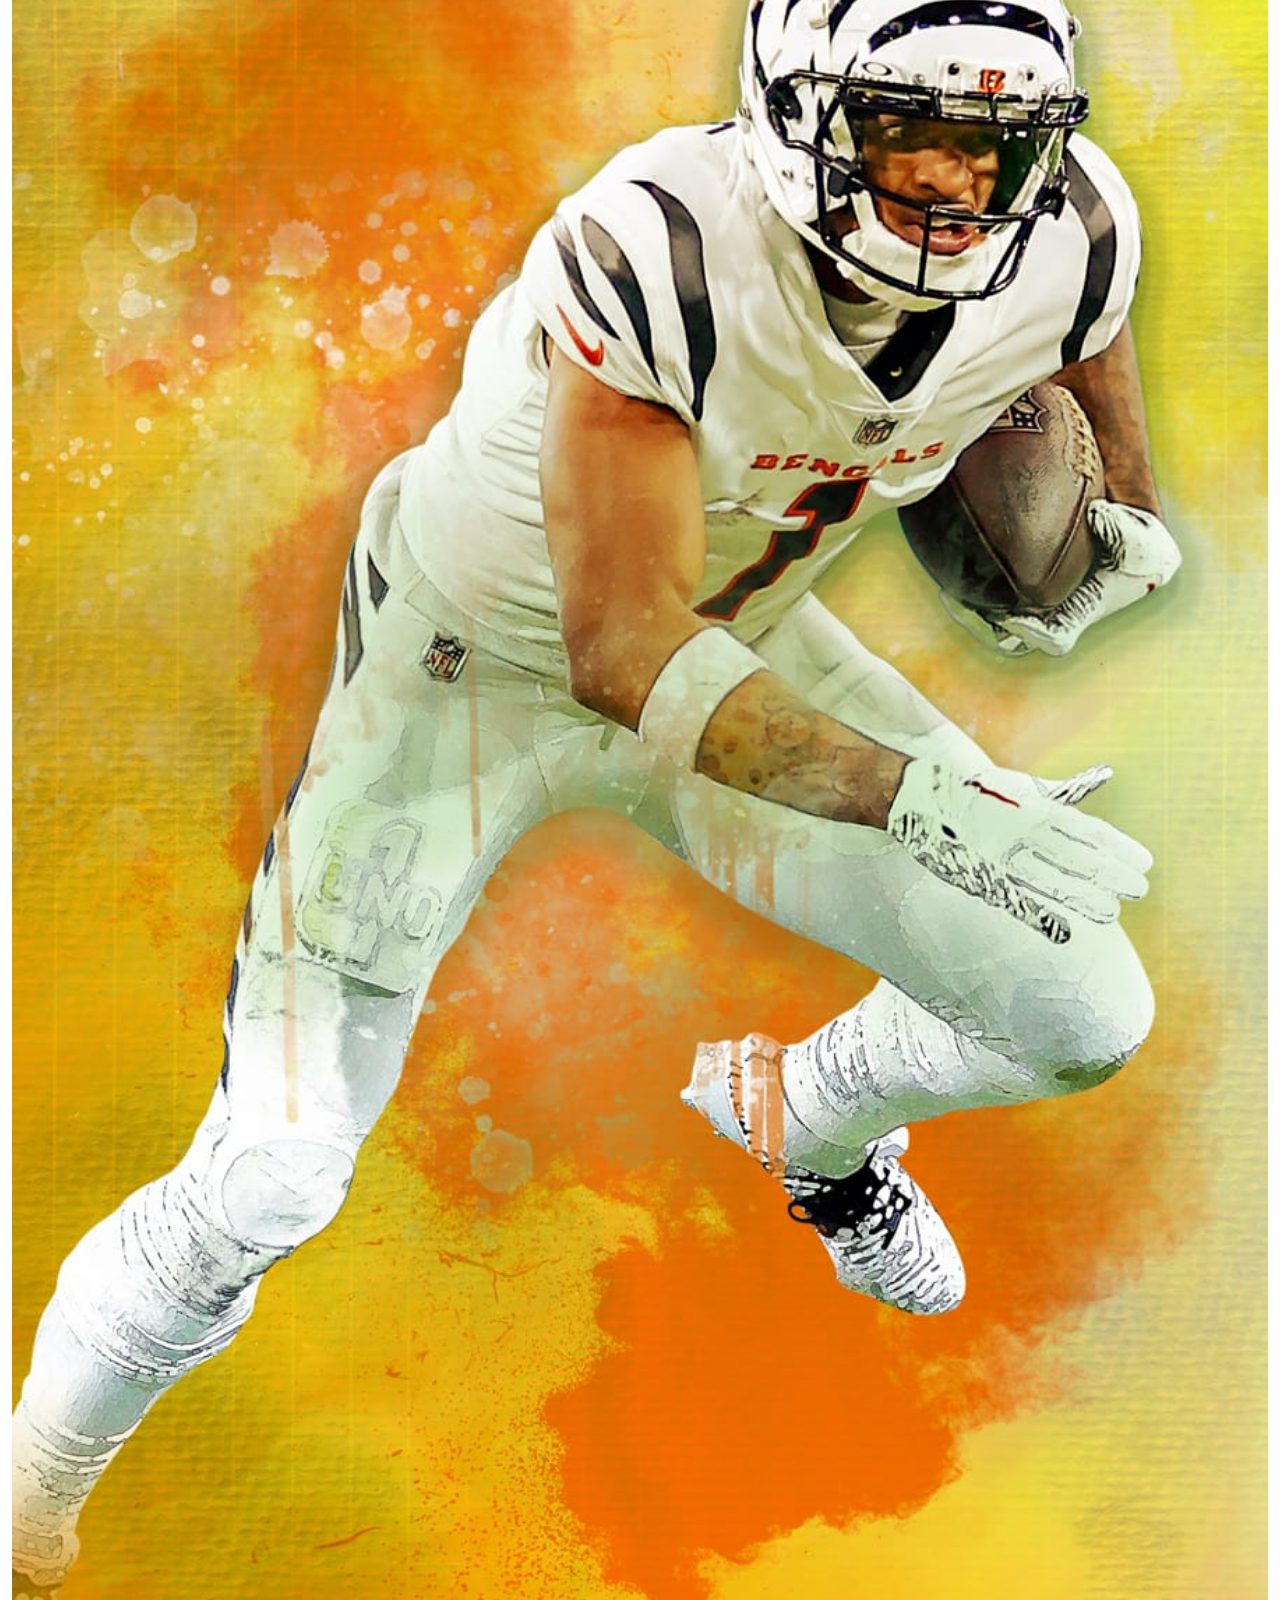
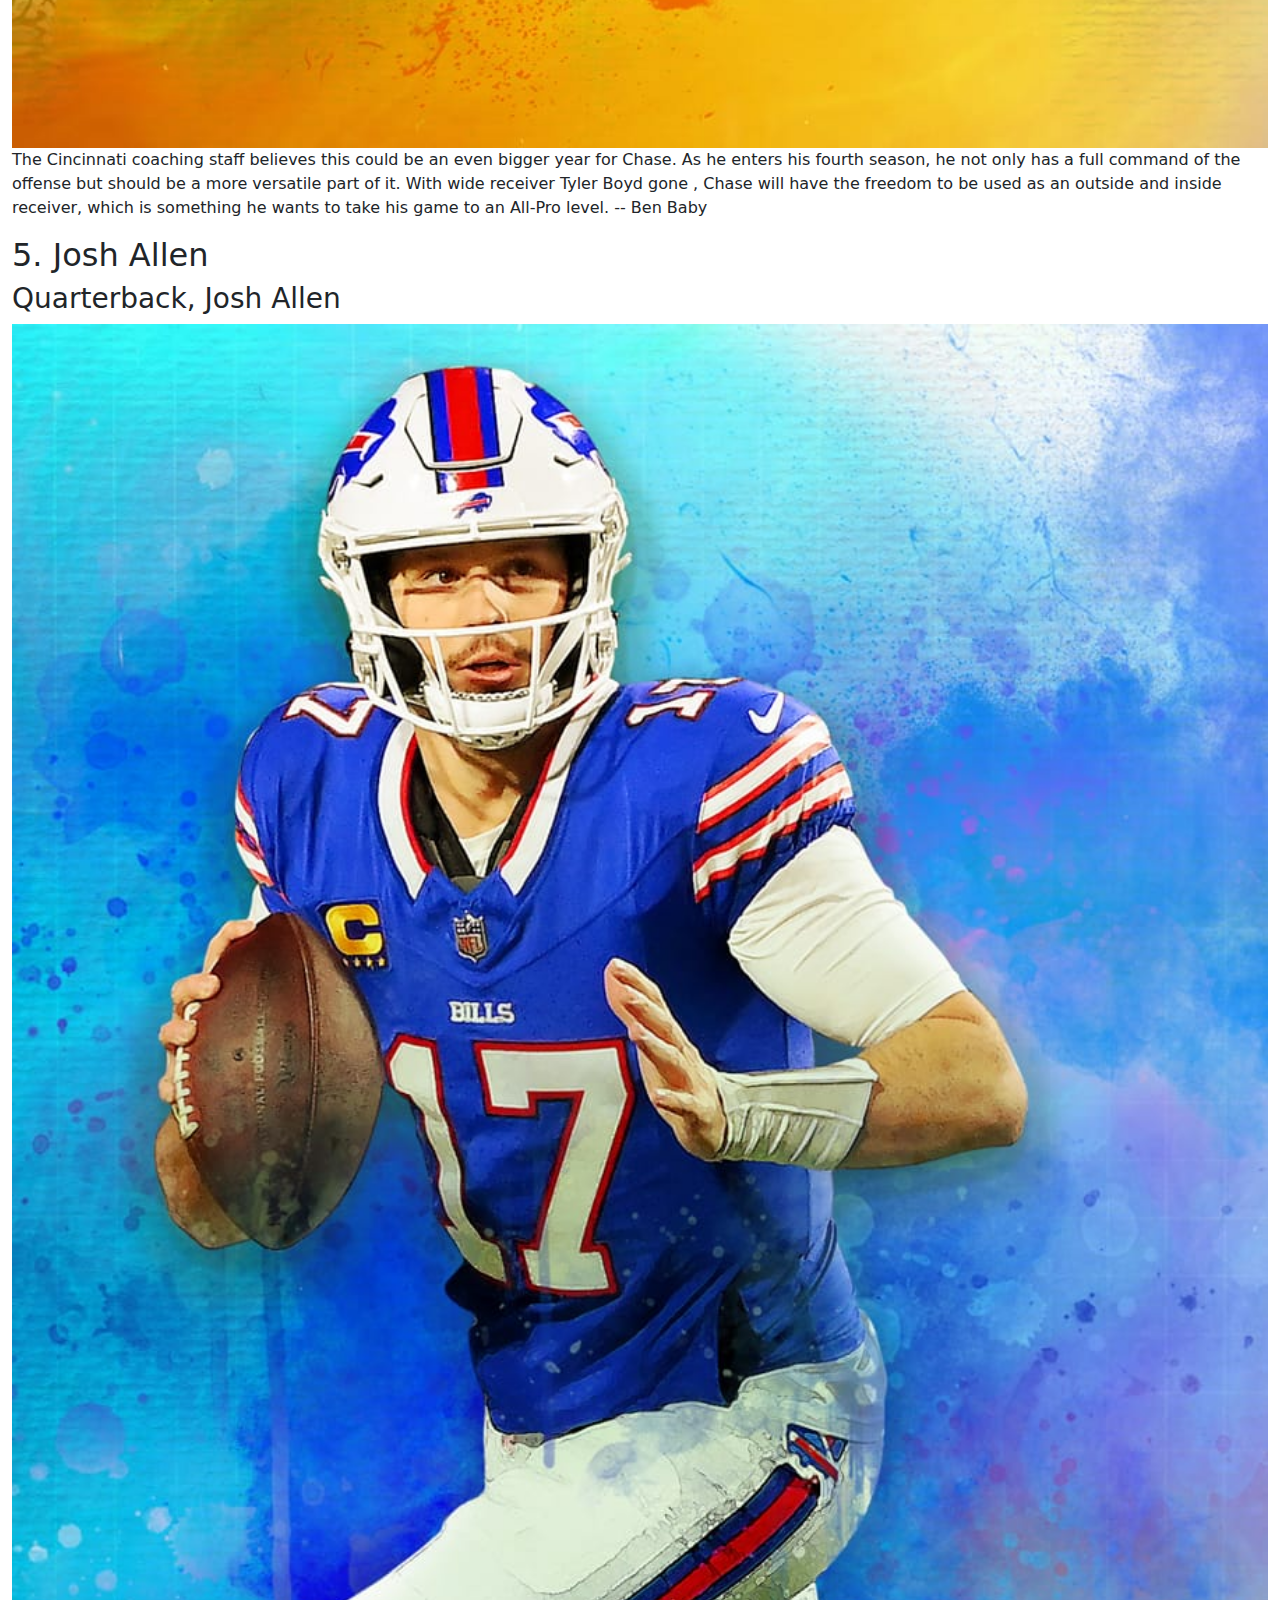
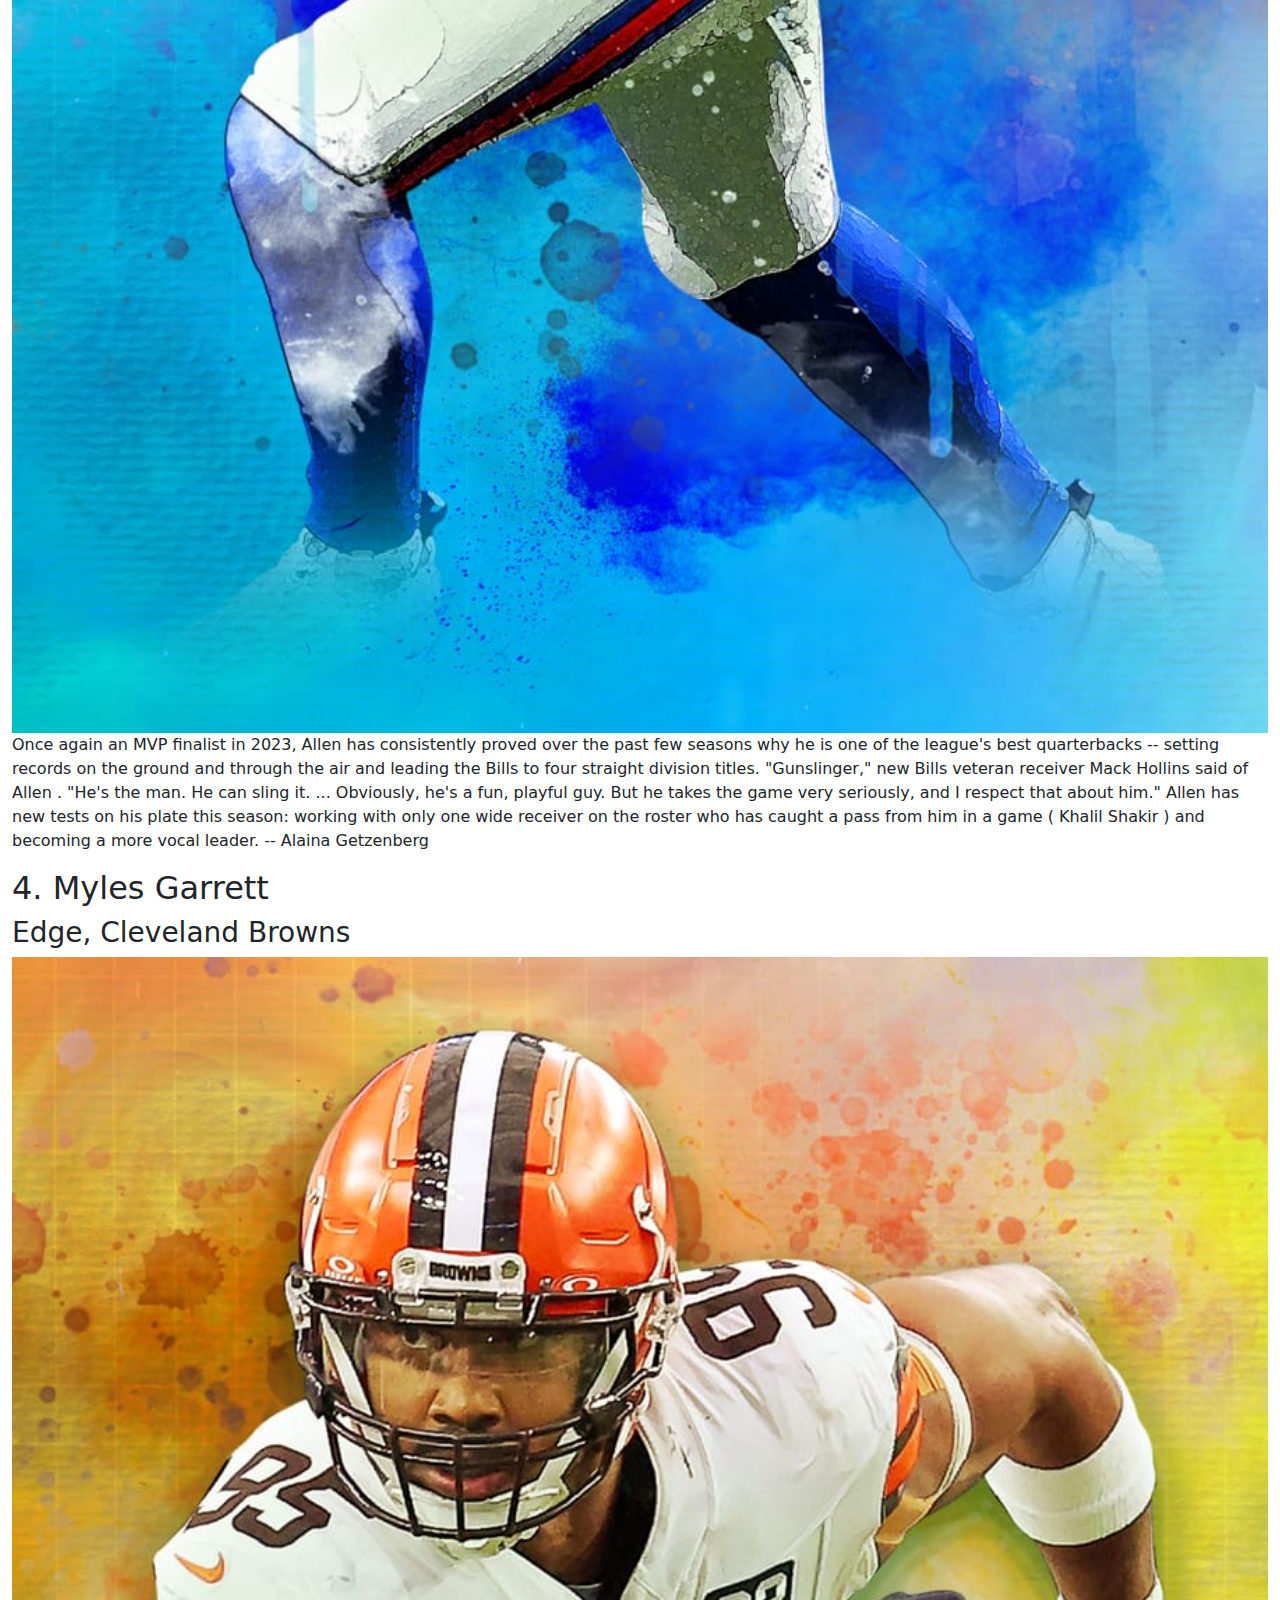
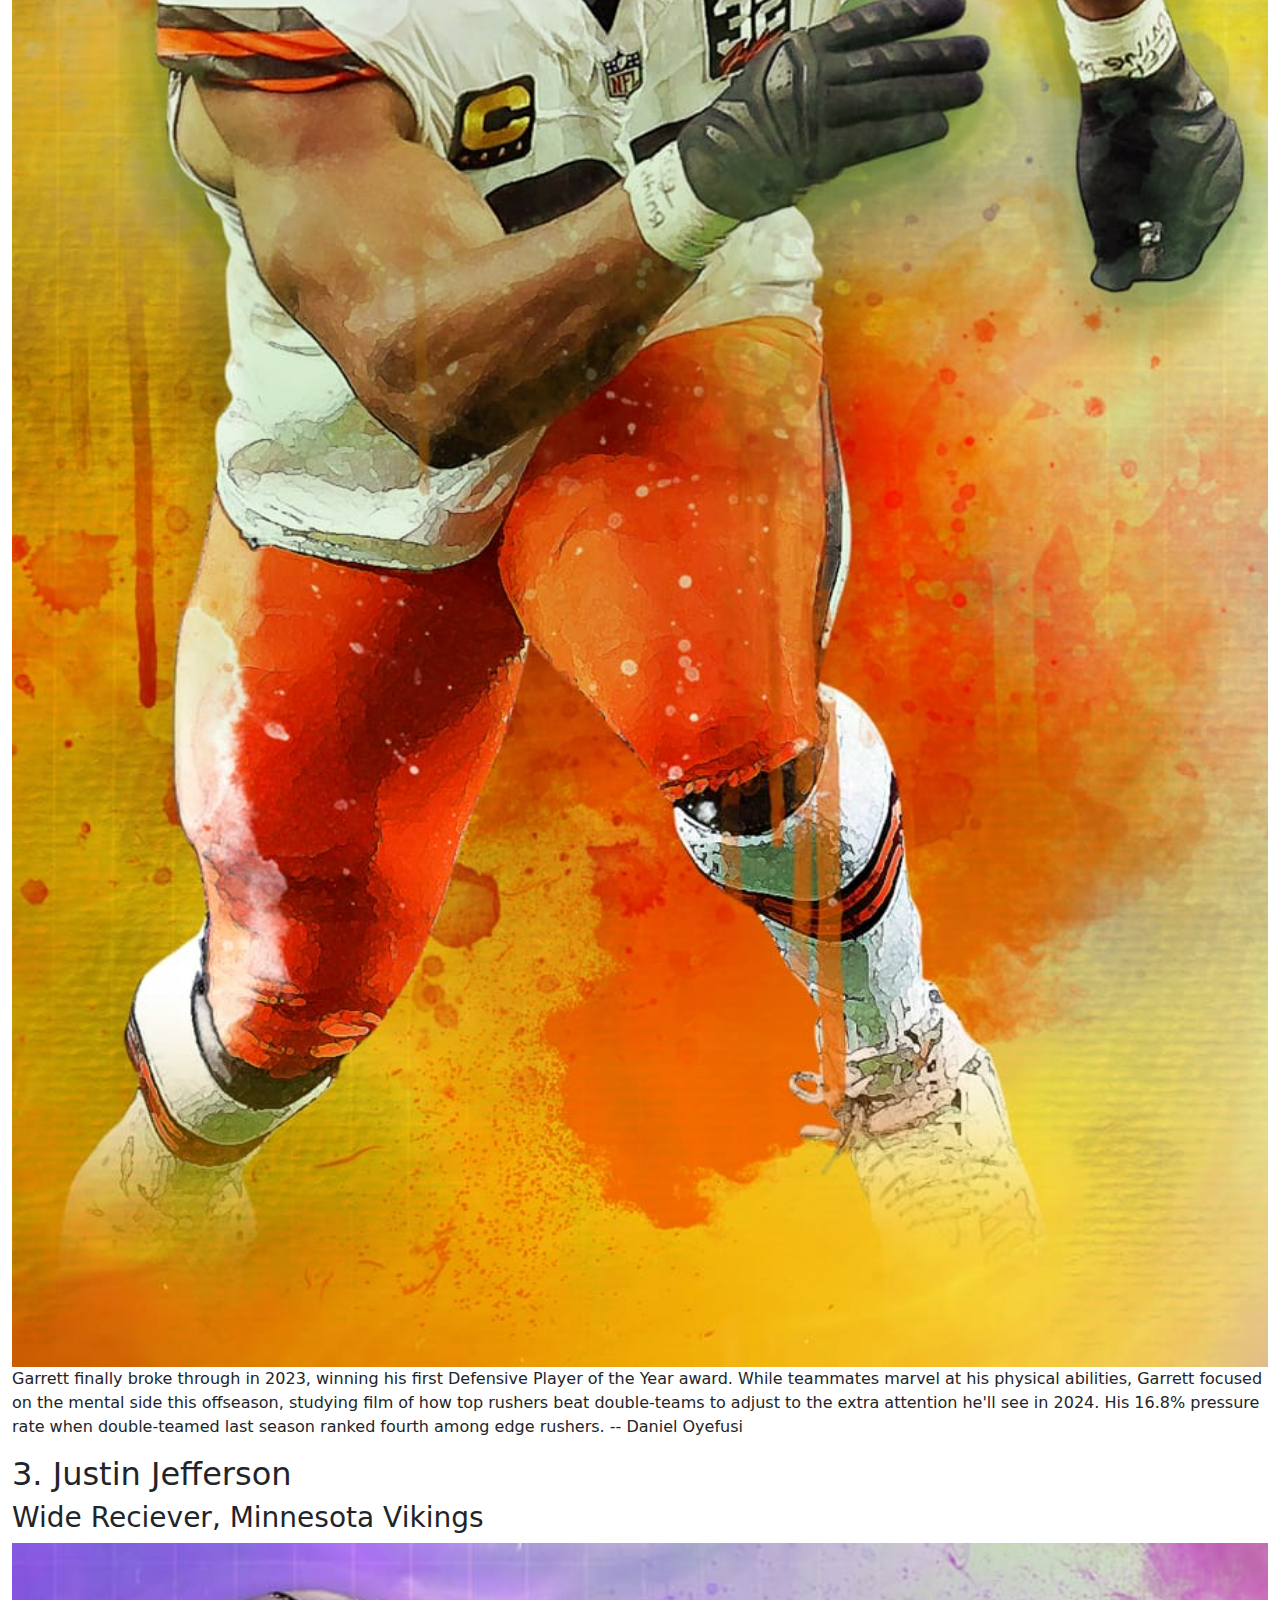
==== commit acc8c6b7: "Worked on project idk why canisius is in there" ====
--- a/final-project/index.html
+++ b/final-project/index.html
@@ -35,6 +35,7 @@
         <h2>10. T.J. Watt</h2>
             <h3>Edge, Pittsburgh Steelers</h3>
             <img src="10watt.jpg" id="picture">
+            <p class="caption"> Image caption</p>
             <p>After he finished in the top two in voting for Defensive Player of the Year in three of the past four seasons, it's hard to overstate Watt's dominance. The game-wrecking outside linebacker led the league with 19 sacks last season. And despite missing nearly half of the 2022 season, Watt still leads the NFL with 47 sacks over the past three years. He's showing little sign of slowing down as he enters his eighth NFL season, and Alex Highsmith's continued development opposite of him only helps Watt's effectiveness. -- Brooke Pryor</p>
         
         </div>
@@ -153,6 +154,7 @@
         </div>
     
     </div>
+    <p>Thus story has been reproduced as part of coursework for the Philip Merrill College of Journalism at the University of Maryland. It was originally published by ESPN.<a href="https://www.espn.com/nfl/story/_/id/40941434/nfl-rank-2024-ranking-top-100-players-predictions-stats">ESPN</a></p>
     
 </body>
     
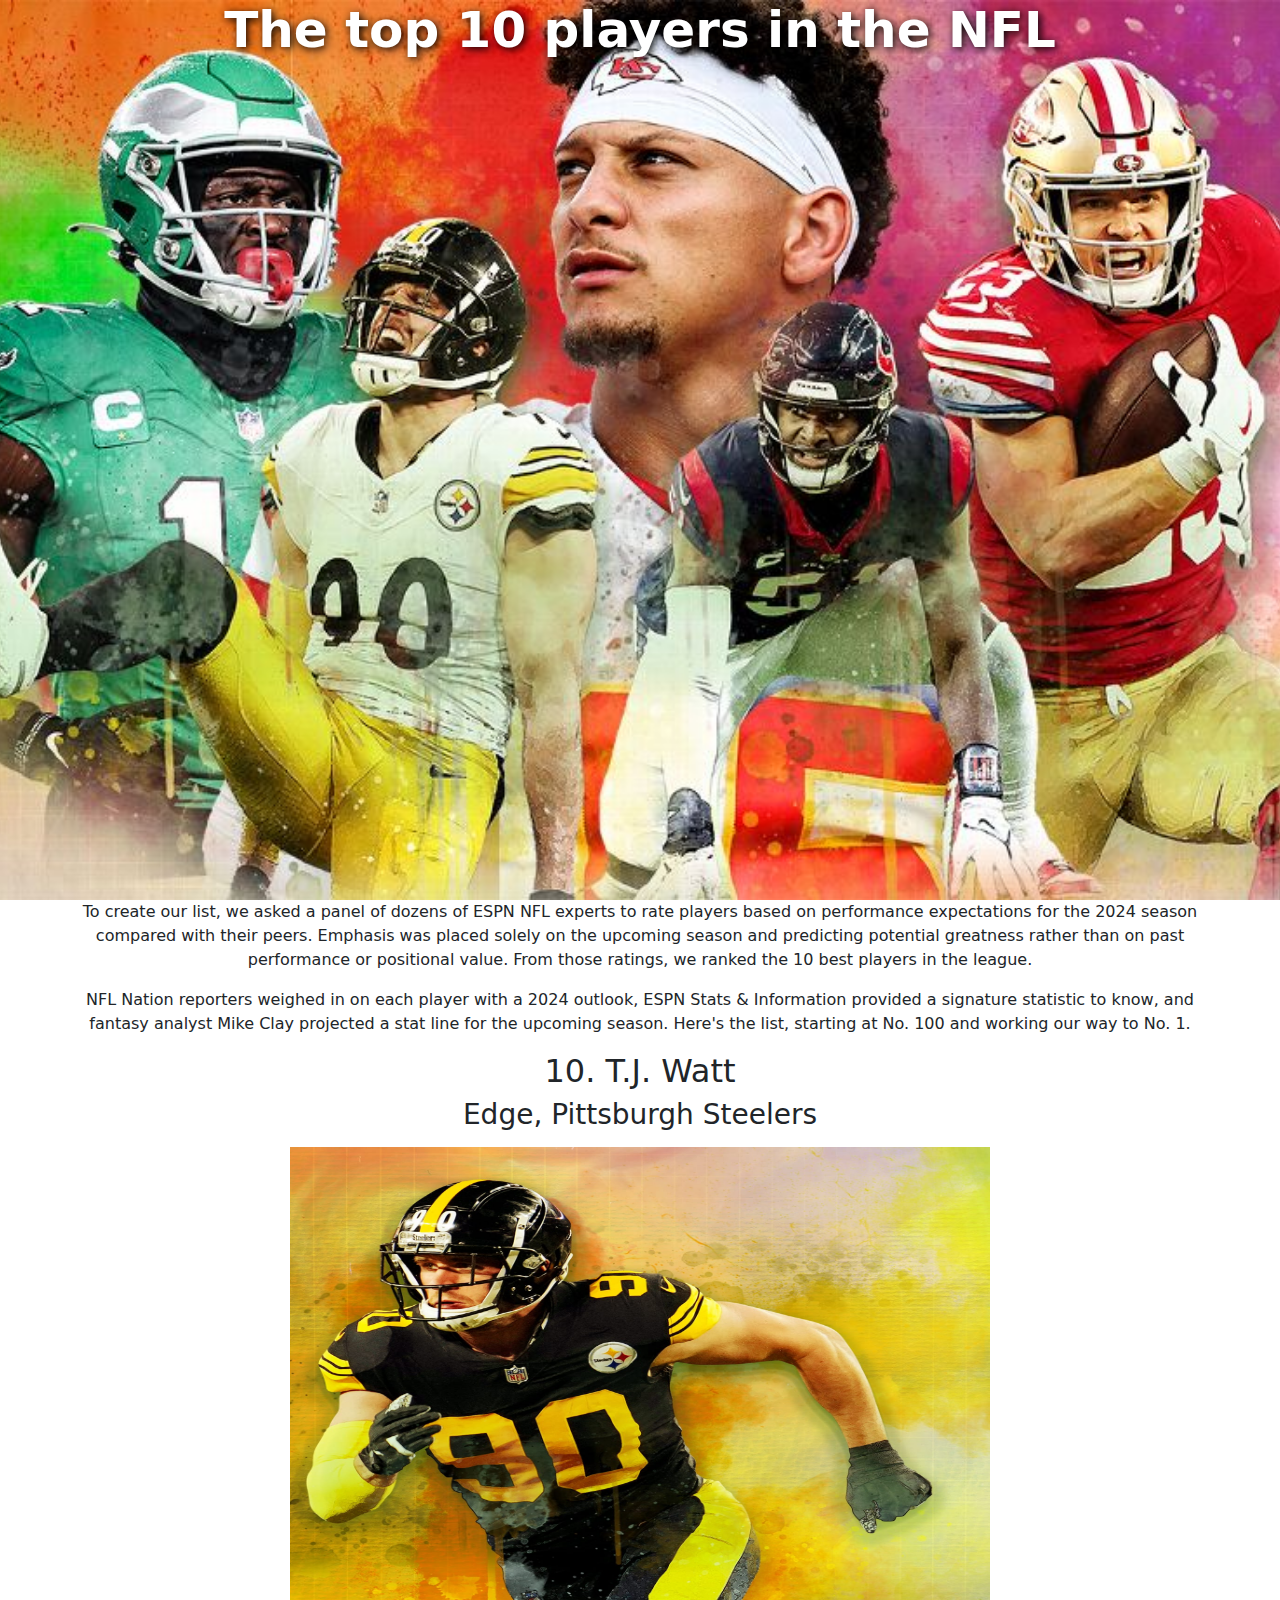
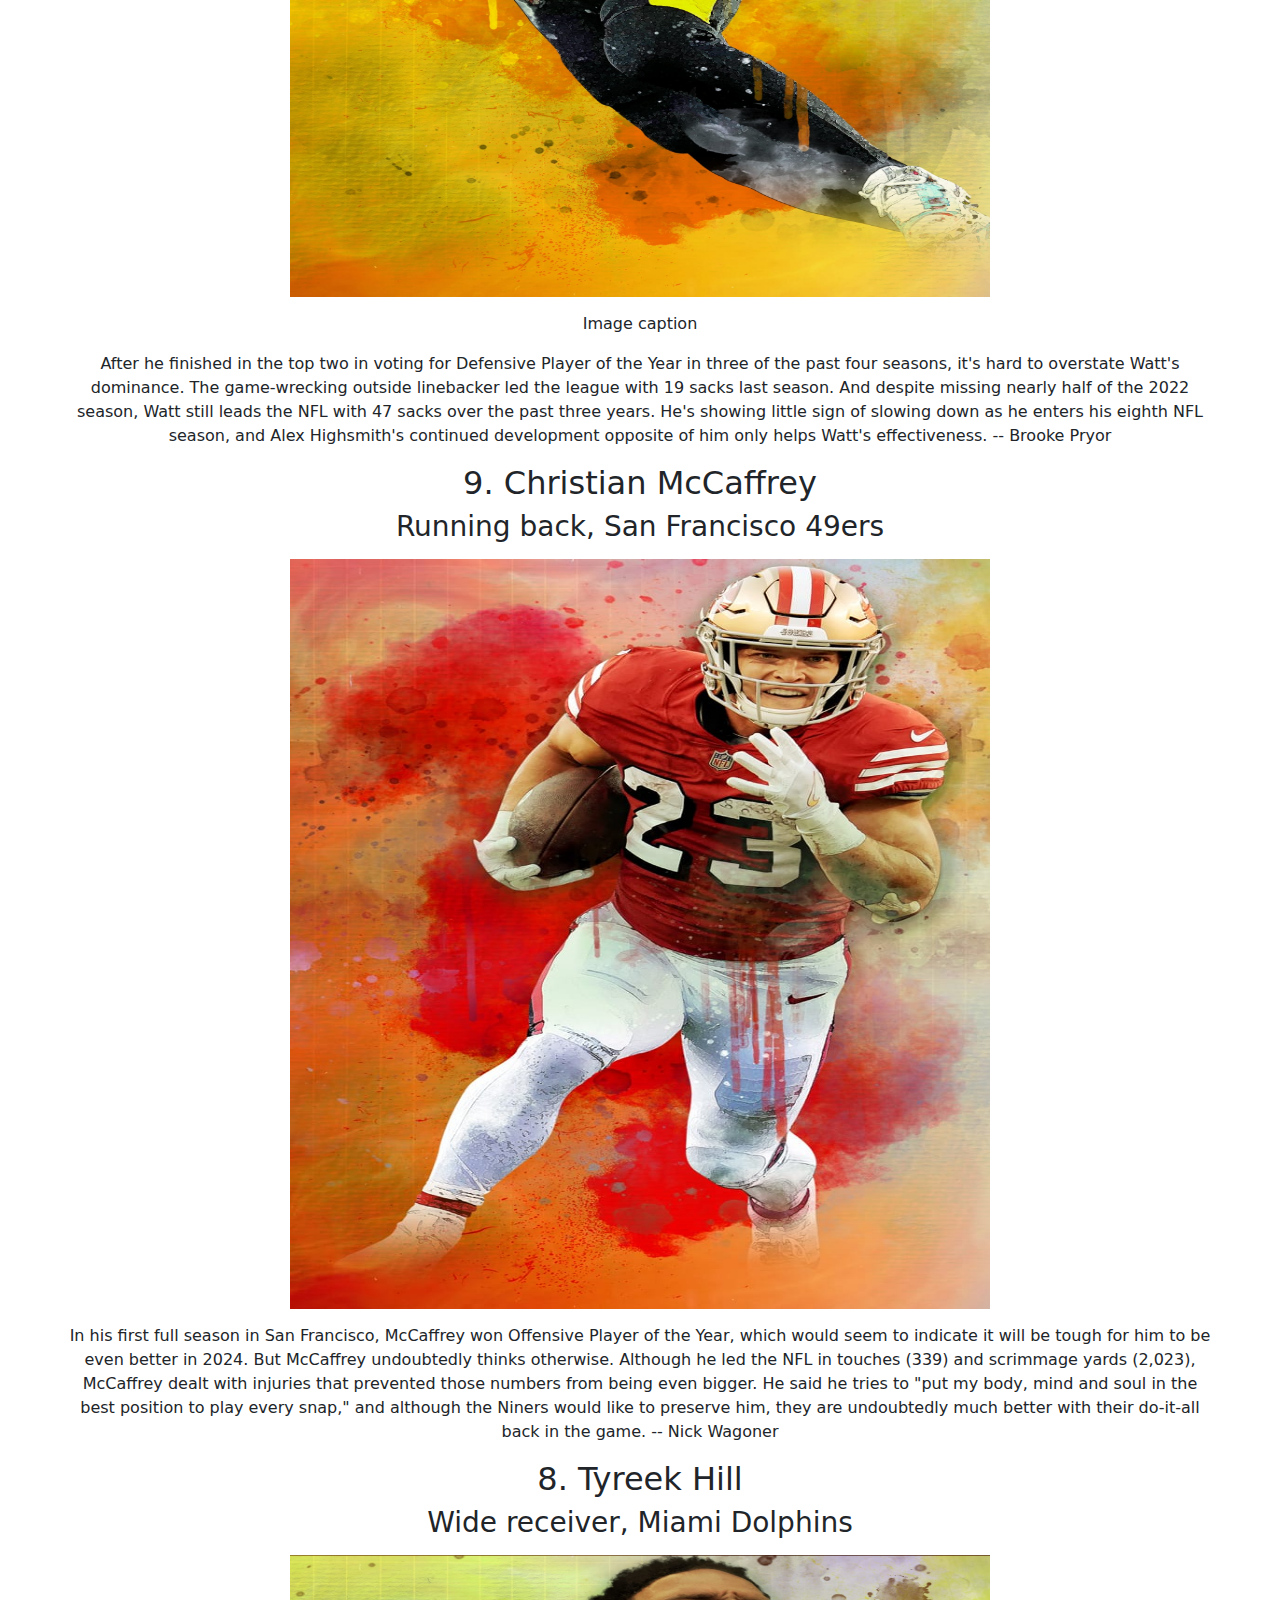
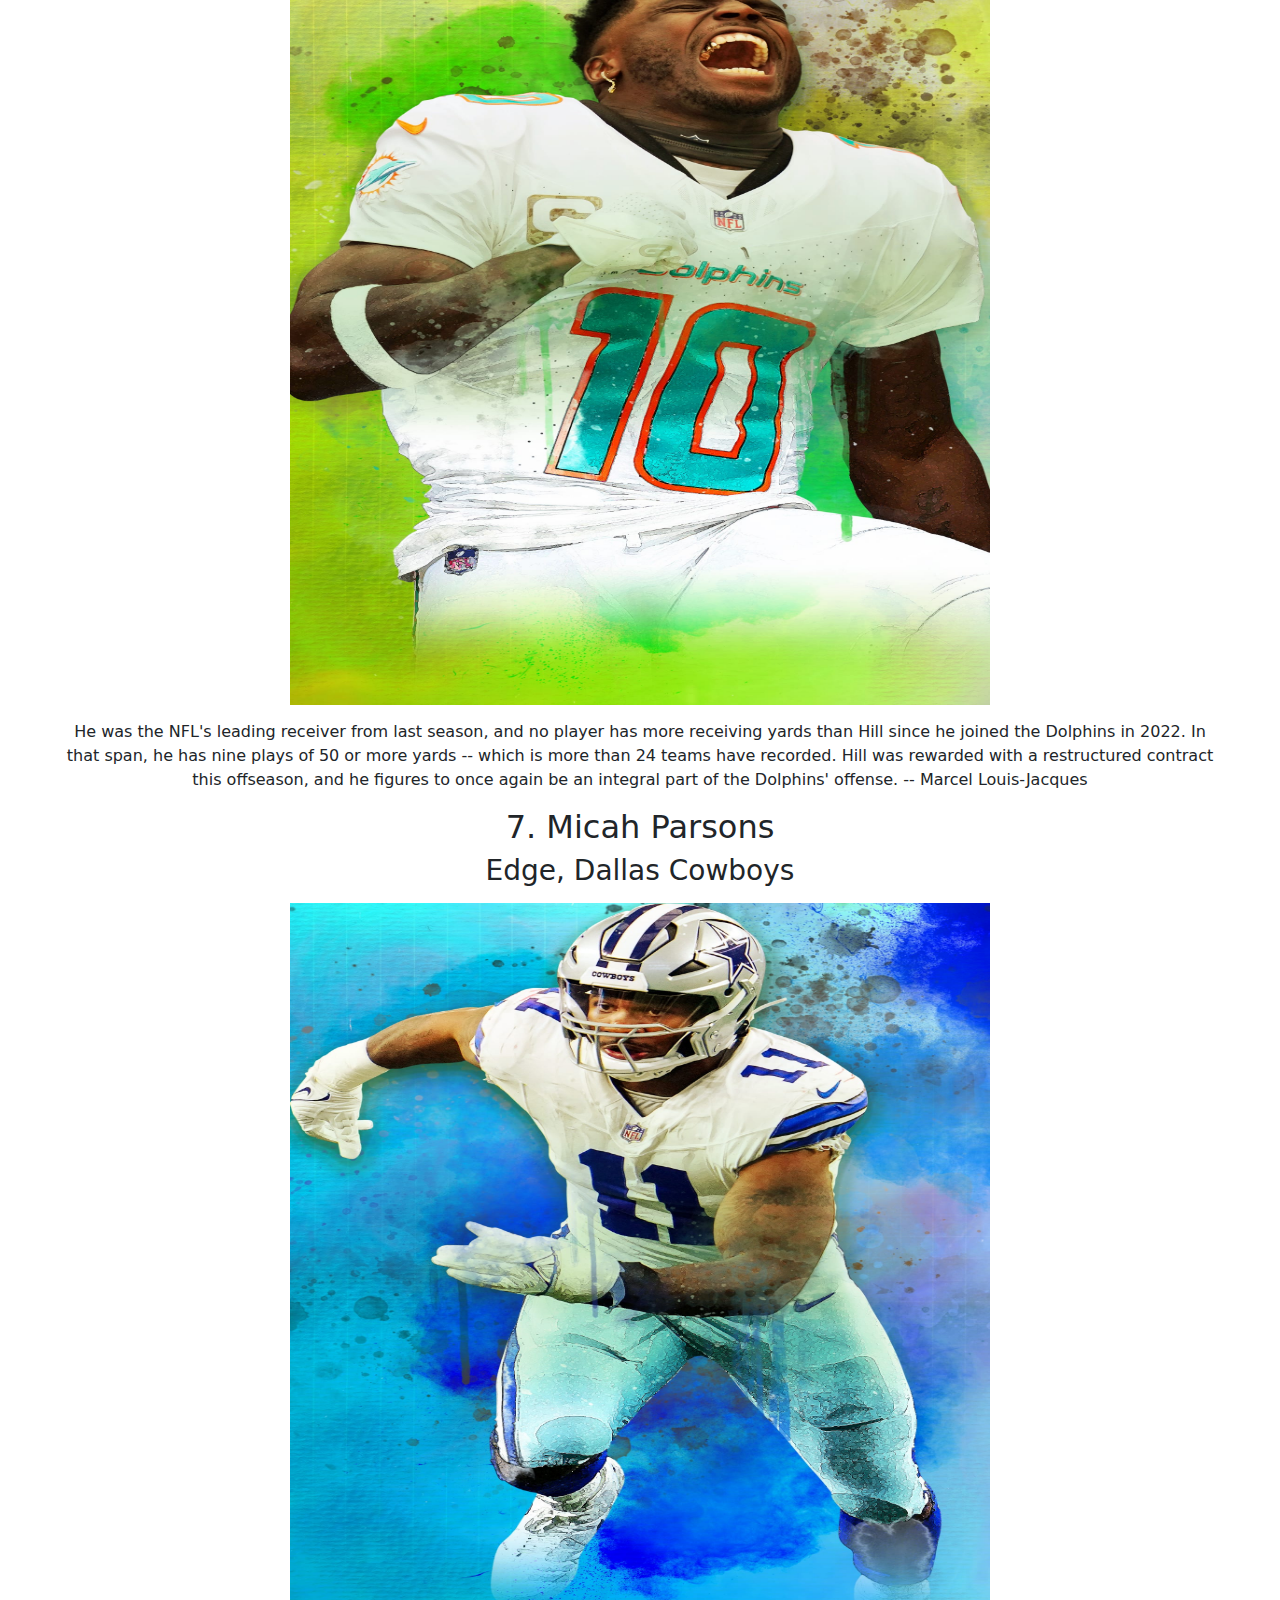
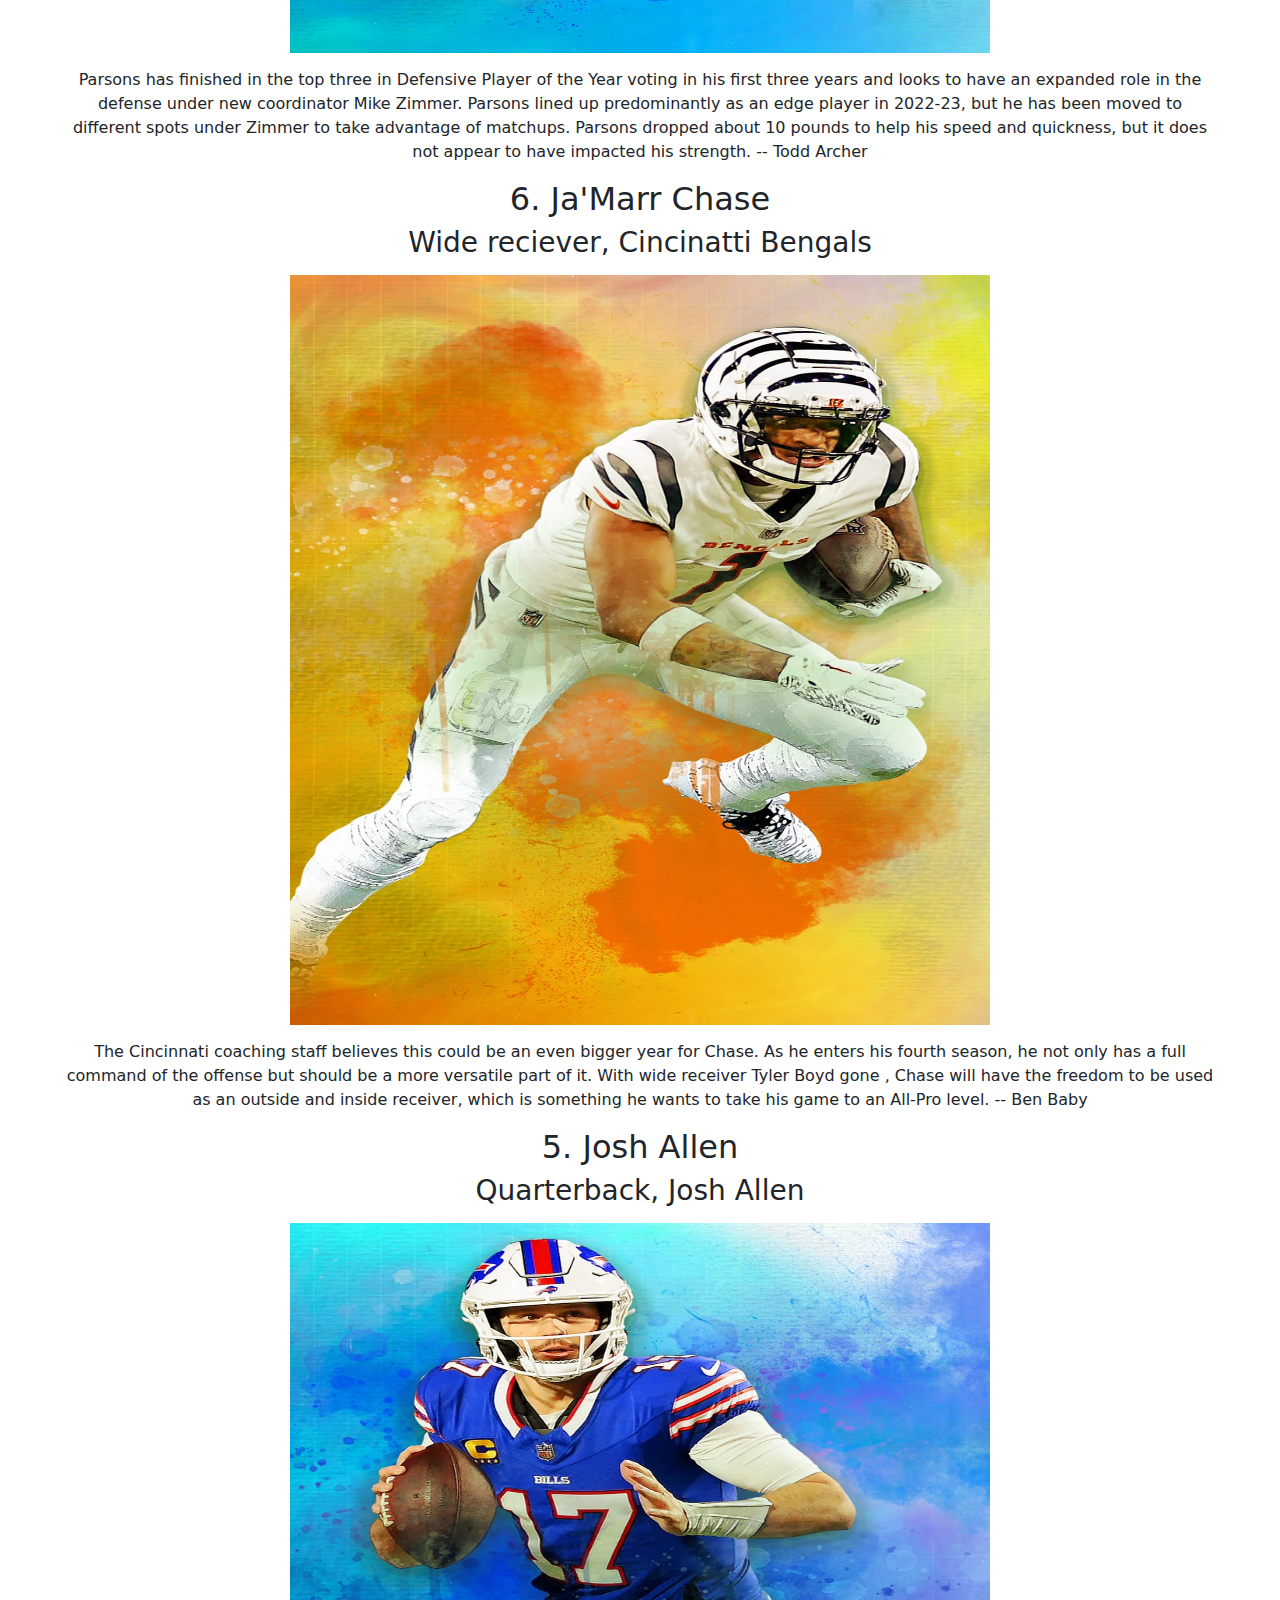
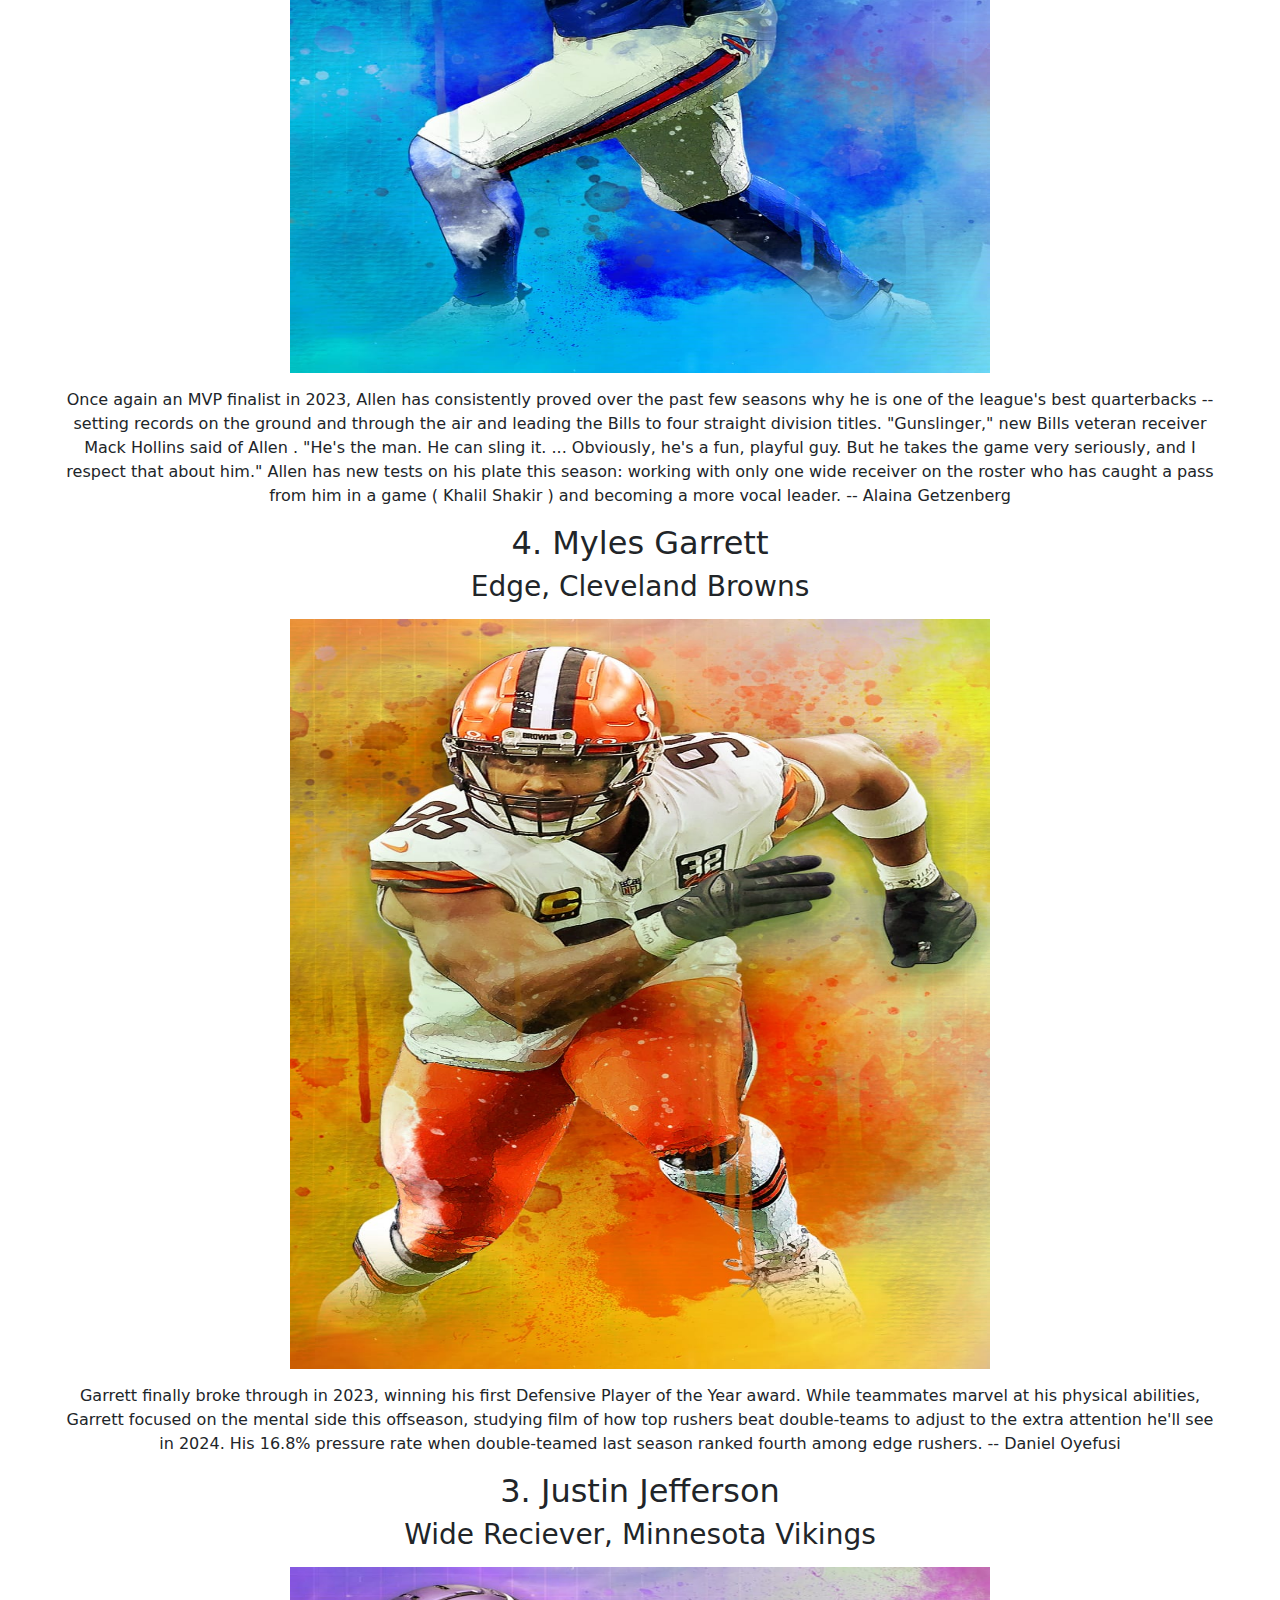
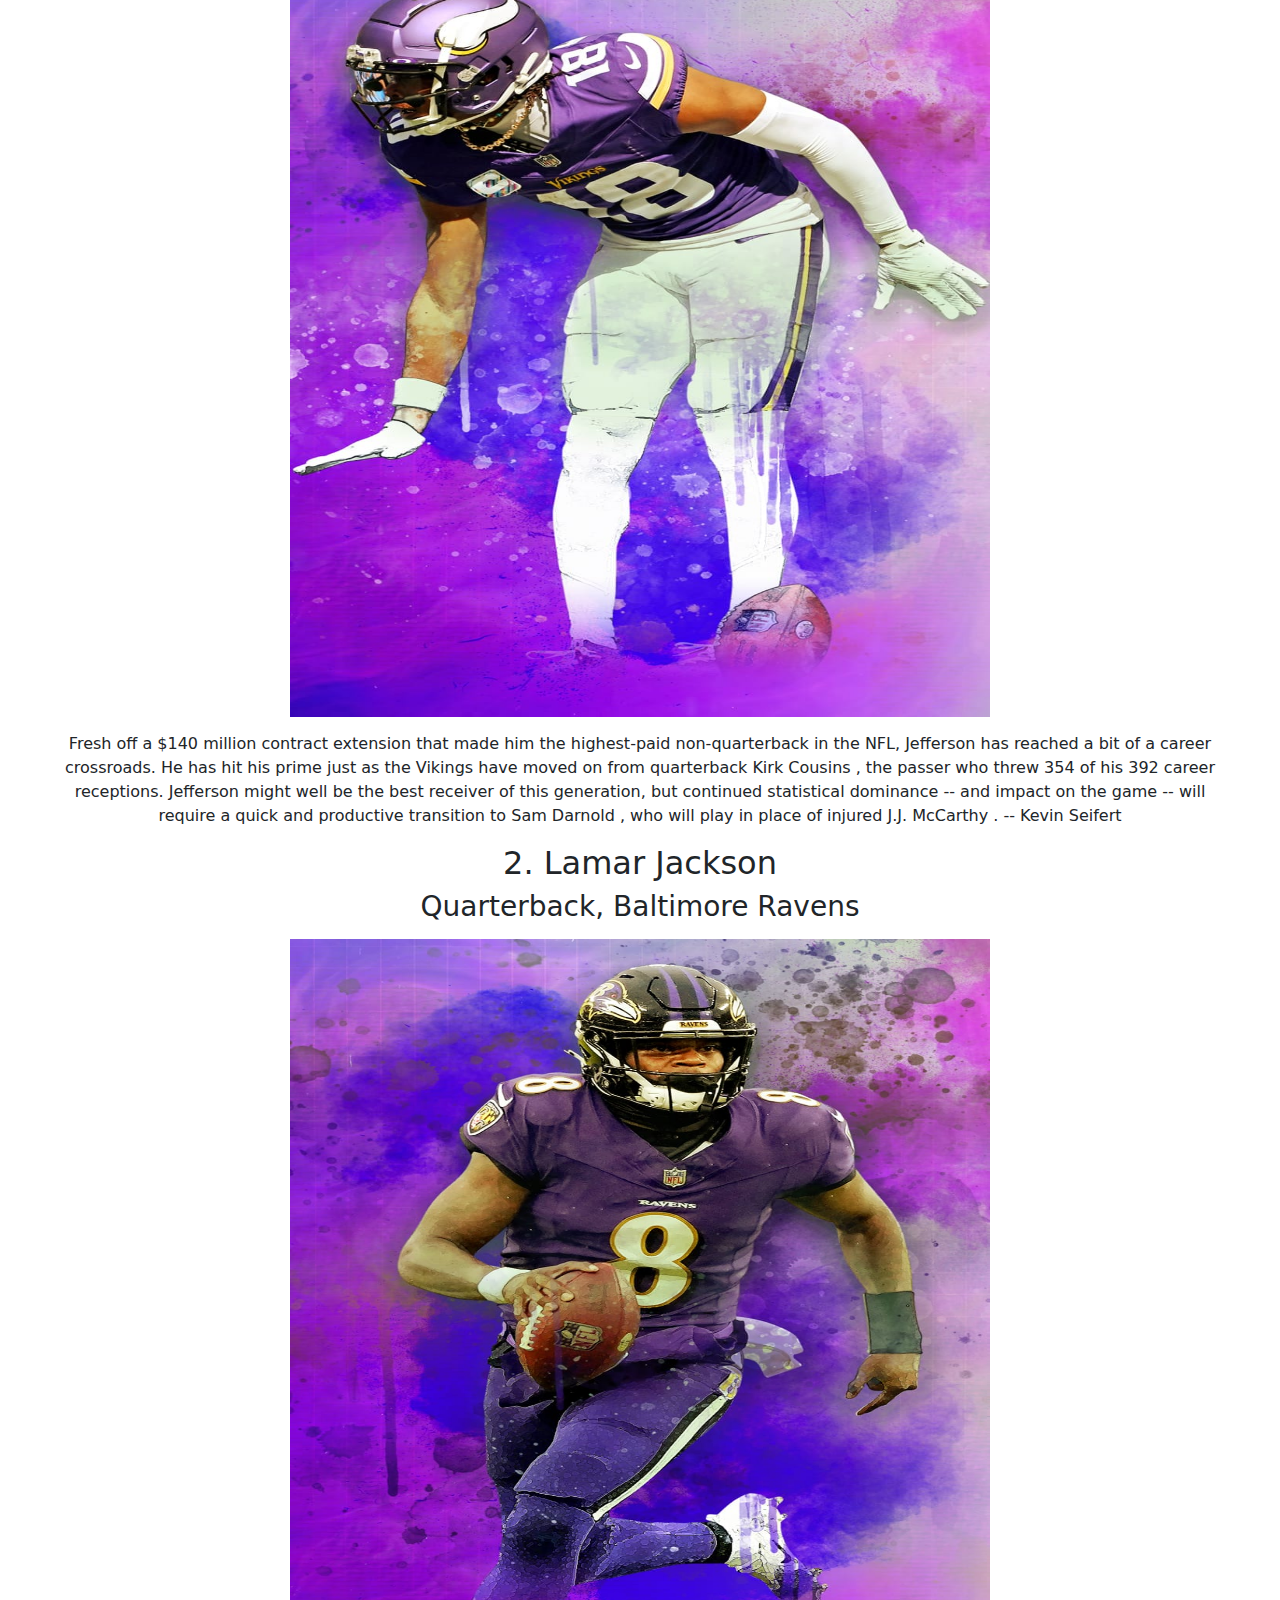
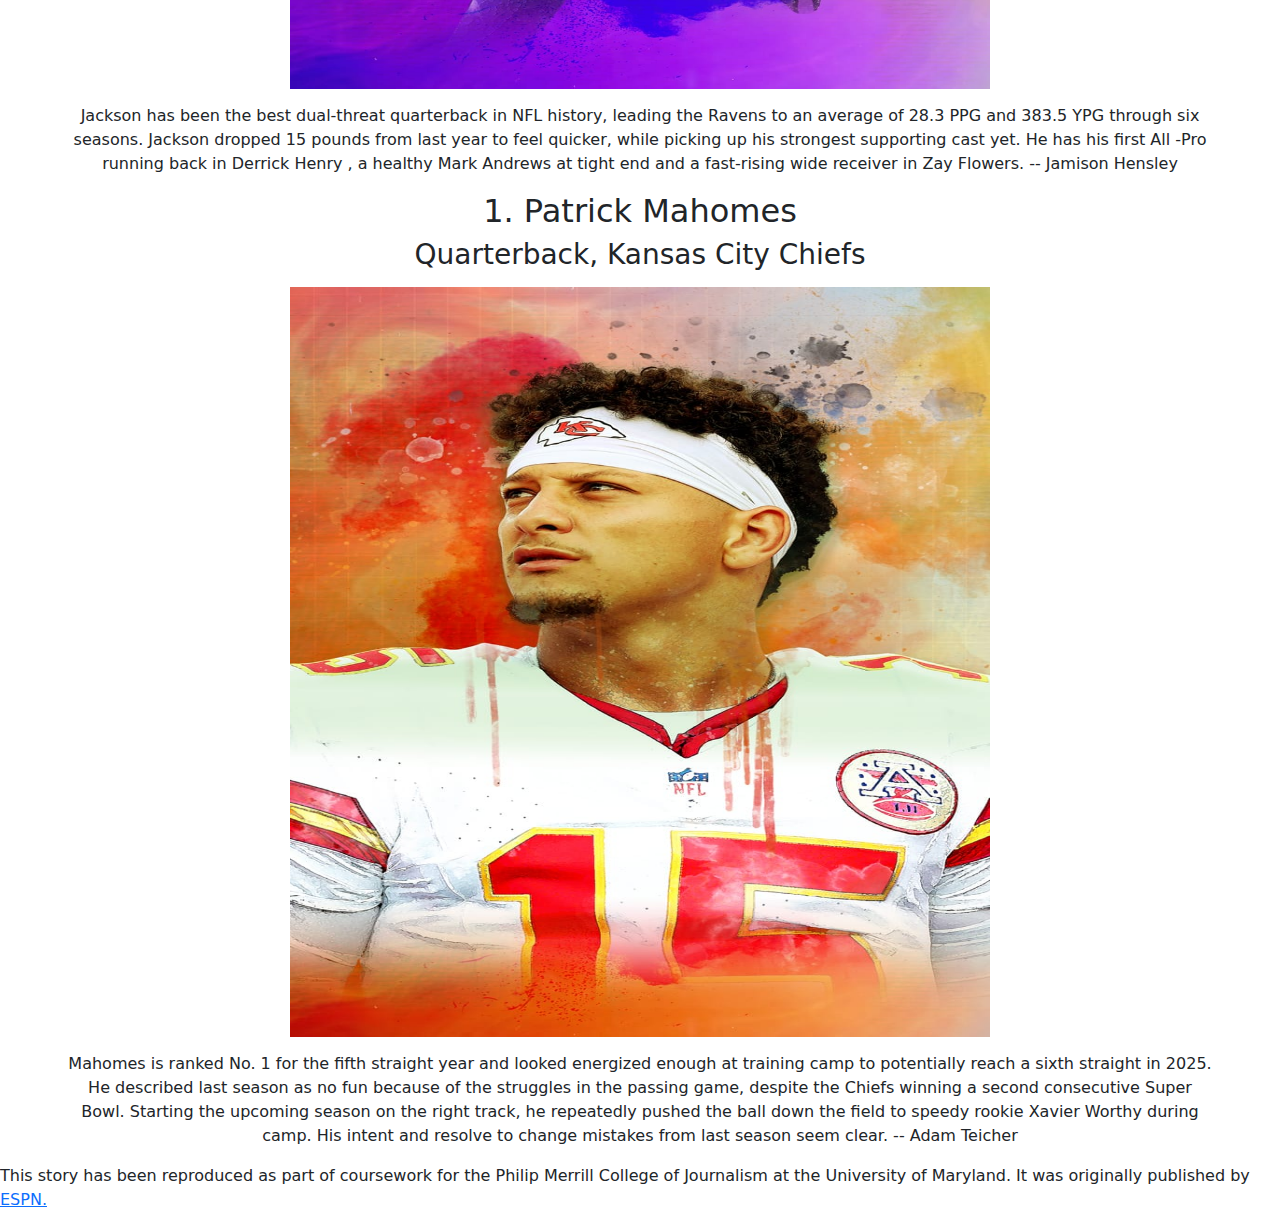
==== commit b1ef6da2: "Worked on final project" ====
--- a/final-project/index.html
+++ b/final-project/index.html
@@ -1,161 +1,225 @@
-<!DOCTYPE html>
+<!doctype html>
 <html lang="en">
- 
-<head>
-    <title>Andrew McBride final project</title>
-    
-    <meta charset="utf-8">
-    <meta name="viewport" content="width=device-width, initial-scale=1, shrink-to-fit=no">
-
-<!-- Bootstrap CSS -->
-    <link href="https://cdn.jsdelivr.net/npm/bootstrap@5.3.3/dist/css/bootstrap.min.css" rel="stylesheet" integrity="sha384-QWTKZyjpPEjISv5WaRU9OFeRpok6YctnYmDr5pNlyT2bRjXh0JMhjY6hW+ALEwIH" crossorigin="anonymous">
-
-
-<link href="style.css" rel="stylesheet">
-    
-</head>
-
-<body>
-    <div class="container-fluid" id="topper">
-        <div class="row">
-                <div class="col-6">
-                     <h1>The top 10 players in the NFL</h1>
-                    <p>To create our list, we asked a panel of dozens of ESPN NFL experts to rate players based on performance expectations for the 2024 season compared with their peers. Emphasis was placed solely on the upcoming season and predicting potential greatness rather than on past performance or positional value. From those ratings, we ranked the 10 best players in the league.</p>
-                    <p>NFL Nation reporters weighed in on each player with a 2024 outlook, ESPN Stats & Information provided a signature statistic to know, and fantasy analyst Mike Clay projected a stat line for the upcoming season. Here's the list, starting at No. 100 and working our way to No. 1.</p>
-            </div>
-    
-        <div class="col">
-            <img src="Top%20100%20img.jpeg" alt="Top 100 players" id="topperimage">
-            </div>
+    <head>
+        <title>Andrew McBride final project</title>
+
+        <meta charset="utf-8" />
+        <meta name="viewport" content="width=device-width, initial-scale=1, shrink-to-fit=no" />
+
+        <!-- Bootstrap CSS -->
+        <link
+            href="https://cdn.jsdelivr.net/npm/bootstrap@5.3.3/dist/css/bootstrap.min.css"
+            rel="stylesheet"
+            integrity="sha384-QWTKZyjpPEjISv5WaRU9OFeRpok6YctnYmDr5pNlyT2bRjXh0JMhjY6hW+ALEwIH"
+            crossorigin="anonymous" />
+
+        <link href="style.css" rel="stylesheet" />
+    </head>
+
+    <body>
+        <div class="container-fluid" id="topper">
+            <div class="row">
+                <div class="col">
+                    <h1><strong>The top 10 players in the NFL</strong></h1>
+                 
+                </div>
+
+            </div>
+            
         </div>
+        <div id="intro">
+           <p>
+                        To create our list, we asked a panel of dozens of ESPN NFL experts to rate players based on
+                        performance expectations for the 2024 season compared with their peers. Emphasis was placed
+                        solely on the upcoming season and predicting potential greatness rather than on past performance
+                        or positional value. From those ratings, we ranked the 10 best players in the league.
+                    </p>
+                    <p>
+                        NFL Nation reporters weighed in on each player with a 2024 outlook, ESPN Stats & Information
+                        provided a signature statistic to know, and fantasy analyst Mike Clay projected a stat line for
+                        the upcoming season. Here's the list, starting at No. 100 and working our way to No. 1.
+                    </p>
     </div>
-    <div class="container-fluid" id="10">
-    <div class ="row">
-        <div class = "col-12">
-        <h2>10. T.J. Watt</h2>
-            <h3>Edge, Pittsburgh Steelers</h3>
-            <img src="10watt.jpg" id="picture">
-            <p class="caption"> Image caption</p>
-            <p>After he finished in the top two in voting for Defensive Player of the Year in three of the past four seasons, it's hard to overstate Watt's dominance. The game-wrecking outside linebacker led the league with 19 sacks last season. And despite missing nearly half of the 2022 season, Watt still leads the NFL with 47 sacks over the past three years. He's showing little sign of slowing down as he enters his eighth NFL season, and Alex Highsmith's continued development opposite of him only helps Watt's effectiveness. -- Brooke Pryor</p>
-        
+        <div class="container-fluid" id="content">
+            <div class="container-fluid" id="10">
+                <div class="row">
+                    <div class="col-12">
+                        <h2>10. T.J. Watt</h2>
+                        <h3>Edge, Pittsburgh Steelers</h3>
+                        <img src="10watt.jpg" id="picture" />
+                        <p class="caption">Image caption</p>
+                        <p>
+                            After he finished in the top two in voting for Defensive Player of the Year in three of the
+                            past four seasons, it's hard to overstate Watt's dominance. The game-wrecking outside
+                            linebacker led the league with 19 sacks last season. And despite missing nearly half of the
+                            2022 season, Watt still leads the NFL with 47 sacks over the past three years. He's showing
+                            little sign of slowing down as he enters his eighth NFL season, and Alex Highsmith's
+                            continued development opposite of him only helps Watt's effectiveness. -- Brooke Pryor
+                        </p>
+                    </div>
+                </div>
+            </div>
+            <div class="container-fluid" id="9">
+                <div class="row">
+                    <div class="col-12">
+                        <h2>9. Christian McCaffrey</h2>
+                        <h3>Running back, San Francisco 49ers</h3>
+                        <img src="9cmc.jpg" />
+                        <p>
+                            In his first full season in San Francisco, McCaffrey won Offensive Player of the Year, which
+                            would seem to indicate it will be tough for him to be even better in 2024. But McCaffrey
+                            undoubtedly thinks otherwise. Although he led the NFL in touches (339) and scrimmage yards
+                            (2,023), McCaffrey dealt with injuries that prevented those numbers from being even bigger.
+                            He said he tries to "put my body, mind and soul in the best position to play every snap,"
+                            and although the Niners would like to preserve him, they are undoubtedly much better with
+                            their do-it-all back in the game. -- Nick Wagoner
+                        </p>
+                    </div>
+                </div>
+            </div>
+            <div class="container-fluid" id="8">
+                <div class="row">
+                    <div class="col-12">
+                        <h2>8. Tyreek Hill</h2>
+                        <h3>Wide receiver, Miami Dolphins</h3>
+                        <img src="8tyreek.jpg" />
+                        <p>
+                            He was the NFL's leading receiver from last season, and no player has more receiving yards
+                            than Hill since he joined the Dolphins in 2022. In that span, he has nine plays of 50 or
+                            more yards -- which is more than 24 teams have recorded. Hill was rewarded with a
+                            restructured contract this offseason, and he figures to once again be an integral part of
+                            the Dolphins' offense. -- Marcel Louis-Jacques
+                        </p>
+                    </div>
+                </div>
+            </div>
+            <div class="container-fluid" id="7">
+                <div class="row">
+                    <div class="col-12">
+                        <h2>7. Micah Parsons</h2>
+                        <h3>Edge, Dallas Cowboys</h3>
+                        <img src="7parsons.jpg" />
+                        <p>
+                            Parsons has finished in the top three in Defensive Player of the Year voting in his first
+                            three years and looks to have an expanded role in the defense under new coordinator Mike
+                            Zimmer. Parsons lined up predominantly as an edge player in 2022-23, but he has been moved
+                            to different spots under Zimmer to take advantage of matchups. Parsons dropped about 10
+                            pounds to help his speed and quickness, but it does not appear to have impacted his
+                            strength. -- Todd Archer
+                        </p>
+                    </div>
+                </div>
+            </div>
+            <div class="container-fluid" id="6">
+                <div class="row">
+                    <div class="col-12">
+                        <h2>6. Ja'Marr Chase</h2>
+                        <h3>Wide reciever, Cincinatti Bengals</h3>
+                        <img src="6chase.jpg" />
+                        <p>
+                            The Cincinnati coaching staff believes this could be an even bigger year for Chase. As he
+                            enters his fourth season, he not only has a full command of the offense but should be a more
+                            versatile part of it. With wide receiver Tyler Boyd gone , Chase will have the freedom to be
+                            used as an outside and inside receiver, which is something he wants to take his game to an
+                            All-Pro level. -- Ben Baby
+                        </p>
+                    </div>
+                </div>
+            </div>
+            <div class="container-fluid" id="5">
+                <div class="row">
+                    <div class="col-12">
+                        <h2>5. Josh Allen</h2>
+                        <h3>Quarterback, Josh Allen</h3>
+                        <img src="5joshallen.jpg" />
+                        <p>
+                            Once again an MVP finalist in 2023, Allen has consistently proved over the past few seasons
+                            why he is one of the league's best quarterbacks -- setting records on the ground and through
+                            the air and leading the Bills to four straight division titles. "Gunslinger," new Bills
+                            veteran receiver Mack Hollins said of Allen . "He's the man. He can sling it. ... Obviously,
+                            he's a fun, playful guy. But he takes the game very seriously, and I respect that about
+                            him." Allen has new tests on his plate this season: working with only one wide receiver on
+                            the roster who has caught a pass from him in a game ( Khalil Shakir ) and becoming a more
+                            vocal leader. -- Alaina Getzenberg
+                        </p>
+                    </div>
+                </div>
+            </div>
+            <div class="container-fluid" id="4">
+                <div class="row">
+                    <div class="col-12">
+                        <h2>4. Myles Garrett</h2>
+                        <h3>Edge, Cleveland Browns</h3>
+                        <img src="4garrett.jpg" />
+                        <p>
+                            Garrett finally broke through in 2023, winning his first Defensive Player of the Year award.
+                            While teammates marvel at his physical abilities, Garrett focused on the mental side this
+                            offseason, studying film of how top rushers beat double-teams to adjust to the extra
+                            attention he'll see in 2024. His 16.8% pressure rate when double-teamed last season ranked
+                            fourth among edge rushers. -- Daniel Oyefusi
+                        </p>
+                    </div>
+                </div>
+            </div>
+            <div class="container-fluid" id="3">
+                <div class="row">
+                    <div class="col-12">
+                        <h2>3. Justin Jefferson</h2>
+                        <h3>Wide Reciever, Minnesota Vikings</h3>
+                        <img src="3jettas.jpg" />
+                        <p>
+                            Fresh off a $140 million contract extension that made him the highest-paid non-quarterback
+                            in the NFL, Jefferson has reached a bit of a career crossroads. He has hit his prime just as
+                            the Vikings have moved on from quarterback Kirk Cousins , the passer who threw 354 of his
+                            392 career receptions. Jefferson might well be the best receiver of this generation, but
+                            continued statistical dominance -- and impact on the game -- will require a quick and
+                            productive transition to Sam Darnold , who will play in place of injured J.J. McCarthy . --
+                            Kevin Seifert
+                        </p>
+                    </div>
+                </div>
+            </div>
+            <div class="container-fluid" id="2">
+                <div class="row">
+                    <div class="col-12">
+                        <h2>2. Lamar Jackson</h2>
+                        <h3>Quarterback, Baltimore Ravens</h3>
+                        <img src="2lamar.jpg" />
+                        <p>
+                            Jackson has been the best dual-threat quarterback in NFL history, leading the Ravens to an
+                            average of 28.3 PPG and 383.5 YPG through six seasons. Jackson dropped 15 pounds from last
+                            year to feel quicker, while picking up his strongest supporting cast yet. He has his first
+                            All -Pro running back in Derrick Henry , a healthy Mark Andrews at tight end and a
+                            fast-rising wide receiver in Zay Flowers. -- Jamison Hensley
+                        </p>
+                    </div>
+                </div>
+            </div>
+            <div class="container-fluid" id="1">
+                <div class="row">
+                    <div class="col-12">
+                        <h2>1. Patrick Mahomes</h2>
+                        <h3>Quarterback, Kansas City Chiefs</h3>
+                        <img src="1mahomes.jpg" />
+                        <p>
+                            Mahomes is ranked No. 1 for the fifth straight year and looked energized enough at training
+                            camp to potentially reach a sixth straight in 2025. He described last season as no fun
+                            because of the struggles in the passing game, despite the Chiefs winning a second
+                            consecutive Super Bowl. Starting the upcoming season on the right track, he repeatedly
+                            pushed the ball down the field to speedy rookie Xavier Worthy during camp. His intent and
+                            resolve to change mistakes from last season seem clear. -- Adam Teicher
+                        </p>
+                    </div>
+                </div>
+            </div>
         </div>
-        
-        </div>
-    
-    </div>
-       <div class="container-fluid" id="9">
-    <div class ="row">
-        <div class = "col-12">
-        <h2>9. Christian McCaffrey</h2>
-            <h3>Running back, San Francisco 49ers</h3>
-            <img src="9cmc.jpg">
-            <p>In his first full season in San Francisco, McCaffrey won Offensive Player of the Year, which would seem to indicate it will be tough for him to be even better in 2024. But McCaffrey undoubtedly thinks otherwise. Although he led the NFL in touches (339) and scrimmage yards (2,023), McCaffrey dealt with injuries that prevented those numbers from being even bigger. He said he tries to "put my body, mind and soul in the best position to play every snap," and although the Niners would like to preserve him, they are undoubtedly much better with their do-it-all back in the game. -- Nick Wagoner</p>
-        
-        </div>
-        
-        </div>
-    
-    </div>   <div class="container-fluid" id="8">
-    <div class ="row">
-        <div class = "col-12">
-        <h2>8. Tyreek Hill</h2>
-            <h3>Wide receiver, Miami Dolphins</h3>
-            <img src="8tyreek.jpg">
-            <p>He was the NFL's leading receiver from last season, and no player has more receiving yards than Hill since he joined the Dolphins in 2022. In that span, he has nine plays of 50 or more yards -- which is more than 24 teams have recorded. Hill was rewarded with a restructured contract this offseason, and he figures to once again be an integral part of the Dolphins' offense. -- Marcel Louis-Jacques</p>
-        
-        </div>
-        
-        </div>
-    
-    </div>   <div class="container-fluid" id="7">
-    <div class ="row">
-        <div class = "col-12">
-        <h2>7. Micah Parsons</h2>
-            <h3>Edge, Dallas Cowboys</h3>
-            <img src="7parsons.jpg">
-            <p>Parsons has finished in the top three in Defensive Player of the Year voting in his first three years and looks to have an expanded role in the defense under new coordinator Mike Zimmer. Parsons lined up predominantly as an edge player in 2022-23, but he has been moved to different spots under Zimmer to take advantage of matchups. Parsons dropped about 10 pounds to help his speed and quickness, but it does not appear to have impacted his strength. -- Todd Archer</p>
-        
-        </div>
-        
-        </div>
-    
-    </div>   <div class="container-fluid" id="6">
-    <div class ="row">
-        <div class = "col-12">
-        <h2>6. Ja'Marr Chase</h2>
-            <h3>Wide reciever, Cincinatti Bengals</h3>
-            <img src="6chase.jpg">
-            <p>The Cincinnati coaching staff believes this could be an even bigger year for Chase. As he enters his fourth season, he not only has a full command of the offense but should be a more versatile part of it. With wide receiver Tyler Boyd gone , Chase will have the freedom to be used as an outside and inside receiver, which is something he wants to take his game to an All-Pro level. -- Ben Baby</p>
-        
-        </div>
-        
-        </div>
-    
-    </div>   <div class="container-fluid" id="5">
-    <div class ="row">
-        <div class = "col-12">
-        <h2>5. Josh Allen</h2>
-            <h3>Quarterback, Josh Allen</h3>
-            <img src="5joshallen.jpg">
-            <p>Once again an MVP finalist in 2023, Allen has consistently proved over the past few seasons why he is one of the league's best quarterbacks -- setting records on the ground and through the air and leading the Bills to four straight division titles. "Gunslinger," new Bills veteran receiver Mack Hollins said of Allen . "He's the man. He can sling it. ... Obviously, he's a fun, playful guy. But he takes the game very seriously, and I respect that about him." Allen has new tests on his plate this season: working with only one wide receiver on the roster who has caught a pass from him in a game ( Khalil Shakir ) and becoming a more vocal leader. -- Alaina Getzenberg</p>
-        
-        </div>
-        
-        </div>
-    
-    </div>   <div class="container-fluid" id="4">
-    <div class ="row">
-        <div class = "col-12">
-        <h2>4. Myles Garrett</h2>
-            <h3>Edge, Cleveland Browns</h3>
-            <img src="4garrett.jpg">
-            <p>Garrett finally broke through in 2023, winning his first Defensive Player of the Year award. While teammates marvel at his physical abilities, Garrett focused on the mental side this offseason, studying film of how top rushers beat double-teams to adjust to the extra attention he'll see in 2024. His 16.8% pressure rate when double-teamed last season ranked fourth among edge rushers. -- Daniel Oyefusi</p>
-        
-        </div>
-        
-        </div>
-    
-    </div>   <div class="container-fluid" id="3">
-    <div class ="row">
-        <div class = "col-12">
-        <h2>3. Justin Jefferson</h2>
-            <h3>Wide Reciever, Minnesota Vikings</h3>
-            <img src="3jettas.jpg">
-            <p>Fresh off a $140 million contract extension that made him the highest-paid non-quarterback in the NFL, Jefferson has reached a bit of a career crossroads. He has hit his prime just as the Vikings have moved on from quarterback Kirk Cousins , the passer who threw 354 of his 392 career receptions. Jefferson might well be the best receiver of this generation, but continued statistical dominance -- and impact on the game -- will require a quick and productive transition to Sam Darnold , who will play in place of injured J.J. McCarthy . -- Kevin Seifert</p>
-        
-        </div>
-        
-        </div>
-    
-    </div>   <div class="container-fluid" id="2">
-    <div class ="row">
-        <div class = "col-12">
-        <h2>2. Lamar Jackson</h2>
-            <h3>Quarterback, Baltimore Ravens</h3>
-            <img src="2lamar.jpg">
-            <p>Jackson has been the best dual-threat quarterback in NFL history, leading the Ravens to an average of 28.3 PPG and 383.5 YPG through six seasons. Jackson dropped 15 pounds from last year to feel quicker, while picking up his strongest supporting cast yet. He has his first All -Pro running back in Derrick Henry , a healthy Mark Andrews at tight end and a fast-rising wide receiver in Zay Flowers. -- Jamison Hensley
-
-</p>
-        
-        </div>
-        
-        </div>
-    
-    </div>   <div class="container-fluid" id="1">
-    <div class ="row">
-        <div class = "col-12">
-        <h2>1. Patrick Mahomes</h2>
-            <h3>Quarterback, Kansas City Chiefs</h3>
-            <img src="1mahomes.jpg">
-            <p>Mahomes is ranked No. 1 for the fifth straight year and looked energized enough at training camp to potentially reach a sixth straight in 2025. He described last season as no fun because of the struggles in the passing game, despite the Chiefs winning a second consecutive Super Bowl. Starting the upcoming season on the right track, he repeatedly pushed the ball down the field to speedy rookie Xavier Worthy during camp. His intent and resolve to change mistakes from last season seem clear. -- Adam Teicher</p>
-        
-        </div>
-        
-        </div>
-    
-    </div>
-    <p>Thus story has been reproduced as part of coursework for the Philip Merrill College of Journalism at the University of Maryland. It was originally published by ESPN.<a href="https://www.espn.com/nfl/story/_/id/40941434/nfl-rank-2024-ranking-top-100-players-predictions-stats">ESPN</a></p>
-    
-</body>
-    
-</html>+        <p>
+            This story has been reproduced as part of coursework for the Philip Merrill College of Journalism at the
+            University of Maryland. It was originally published by
+            <a
+                href="https://www.espn.com/nfl/story/_/id/40941434/nfl-rank-2024-ranking-top-100-players-predictions-stats"
+                >ESPN.</a
+            >
+        </p>
+    </body>
+</html>
--- a/final-project/style.css
+++ b/final-project/style.css
@@ -1,13 +1,57 @@
+@media {
 img {
-    width: 100%
+    width: auto;
+    max-width: 100%;
+    height: auto;
+    max-height: 100%;
+    min-height: 750px;
+    min-width: 700px;
+    display:block;
+    margin: 0 auto;
 }
 
 
-#topperimage {
+#topper {
     background-image: url(Top%20100%20img.jpeg);
     background-size: cover;
+    background-position:center;
+    padding:0px;
+    height:100vh;
+    display:flex;
+    justify-content: center;
+    text-align: center;
+    color: white;
+    text-shadow: 2px 2px 8px black;
 }
 
+#intro {
+        width: 90%;
+        max-width: 1200px;
+        margin: 0 auto;
+        text-align: center;
+        
+    }
+
 h1 {
-    margin: 0px 0px 100px 0px;
-}+    margin: 0;
+    font-size: 50px;
+    font-weight: bold;
+}
+
+#content {
+    width:90%;
+    max-width: 1200px;
+    margin: 0 auto;
+    text-align: center;
+}
+    
+    @media (min-width: 576px) {
+        img {
+            max-height: 300px;
+            margin: 15px auto;
+        }
+        #content {
+        width:95%;
+        }
+    }
+    }
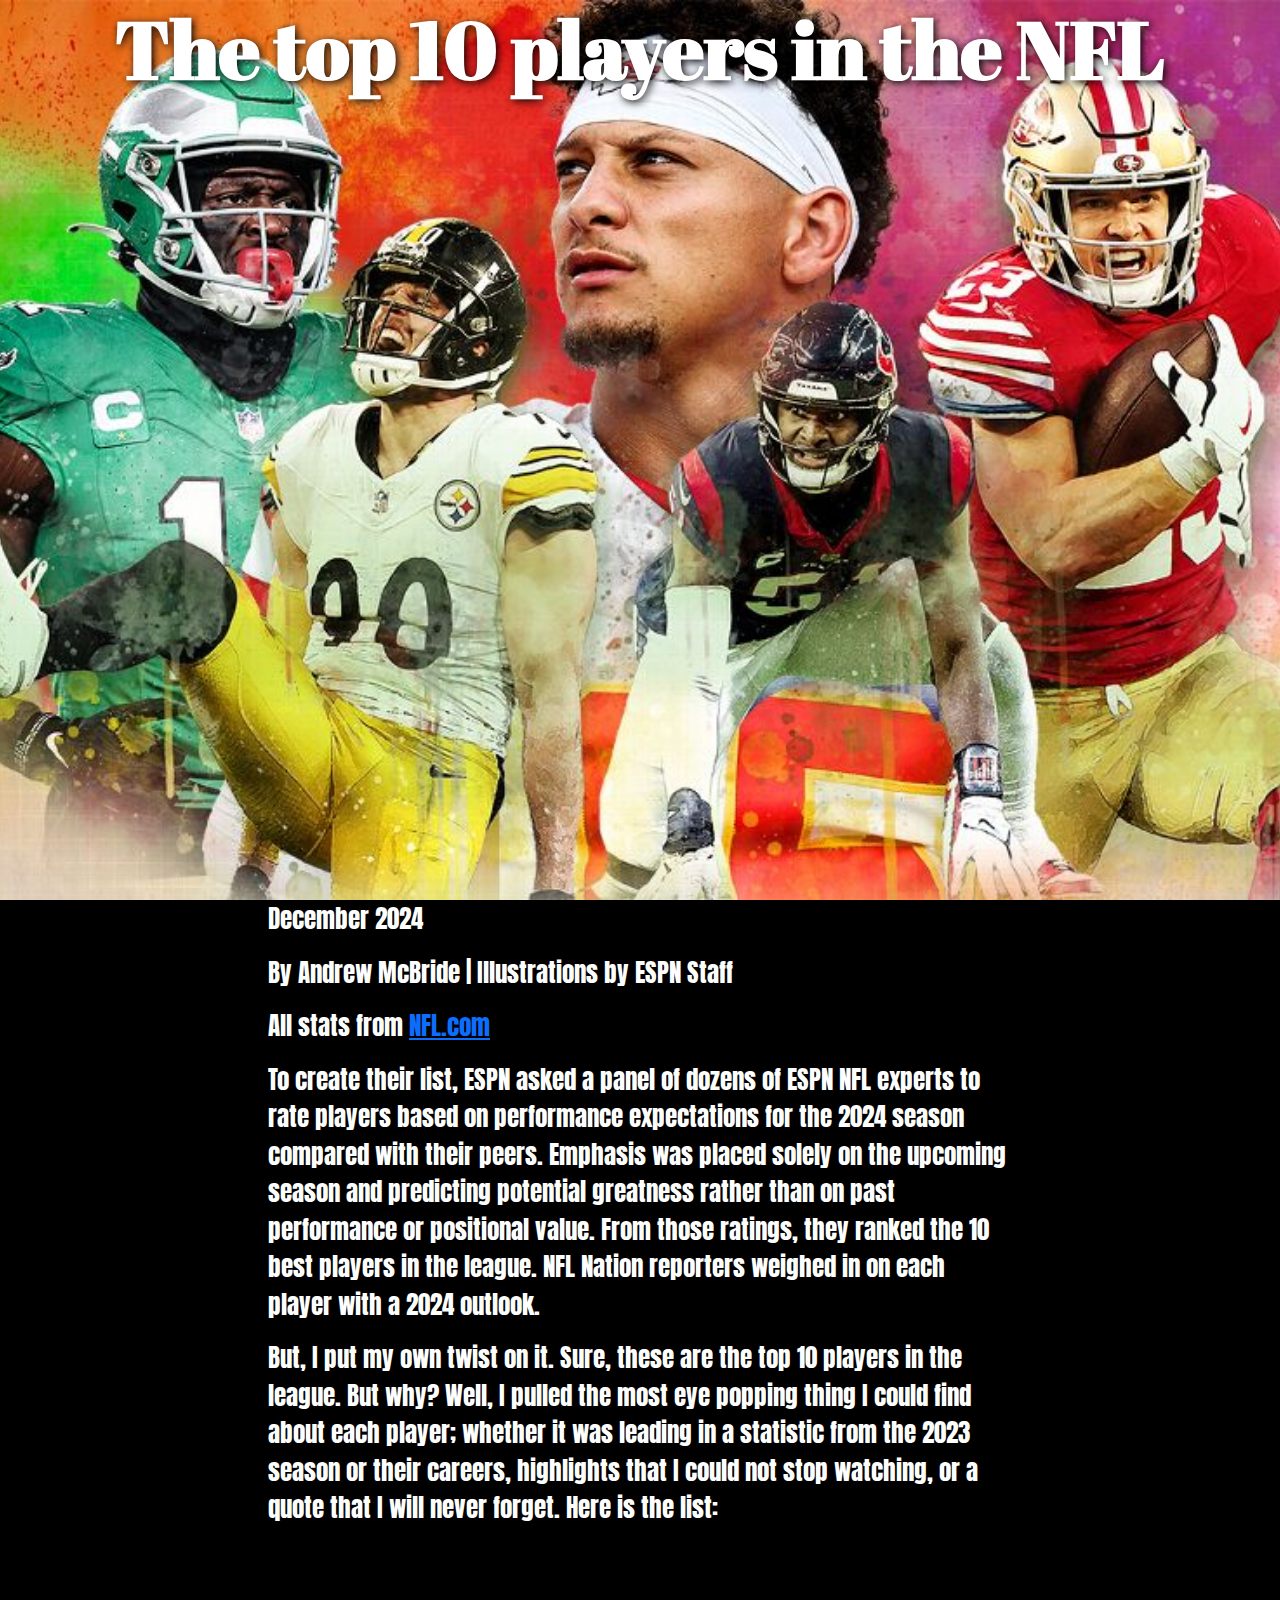
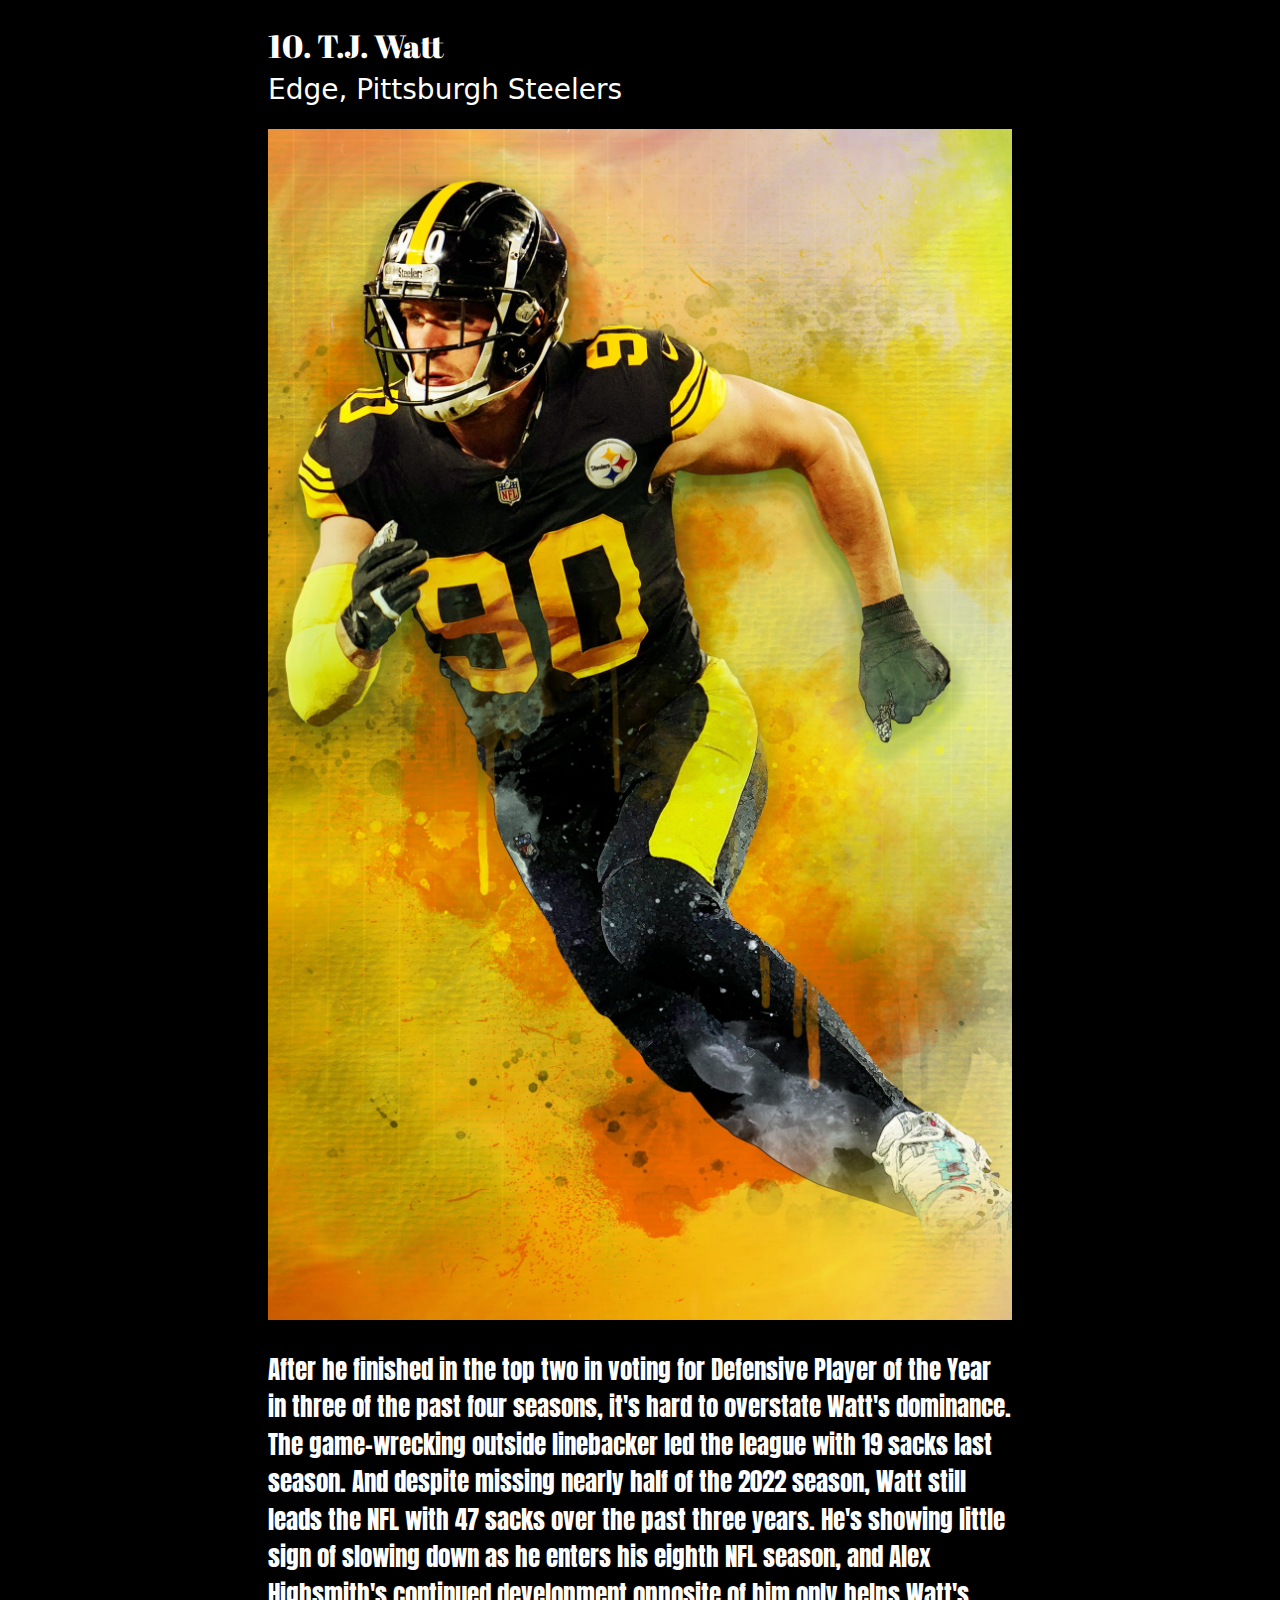
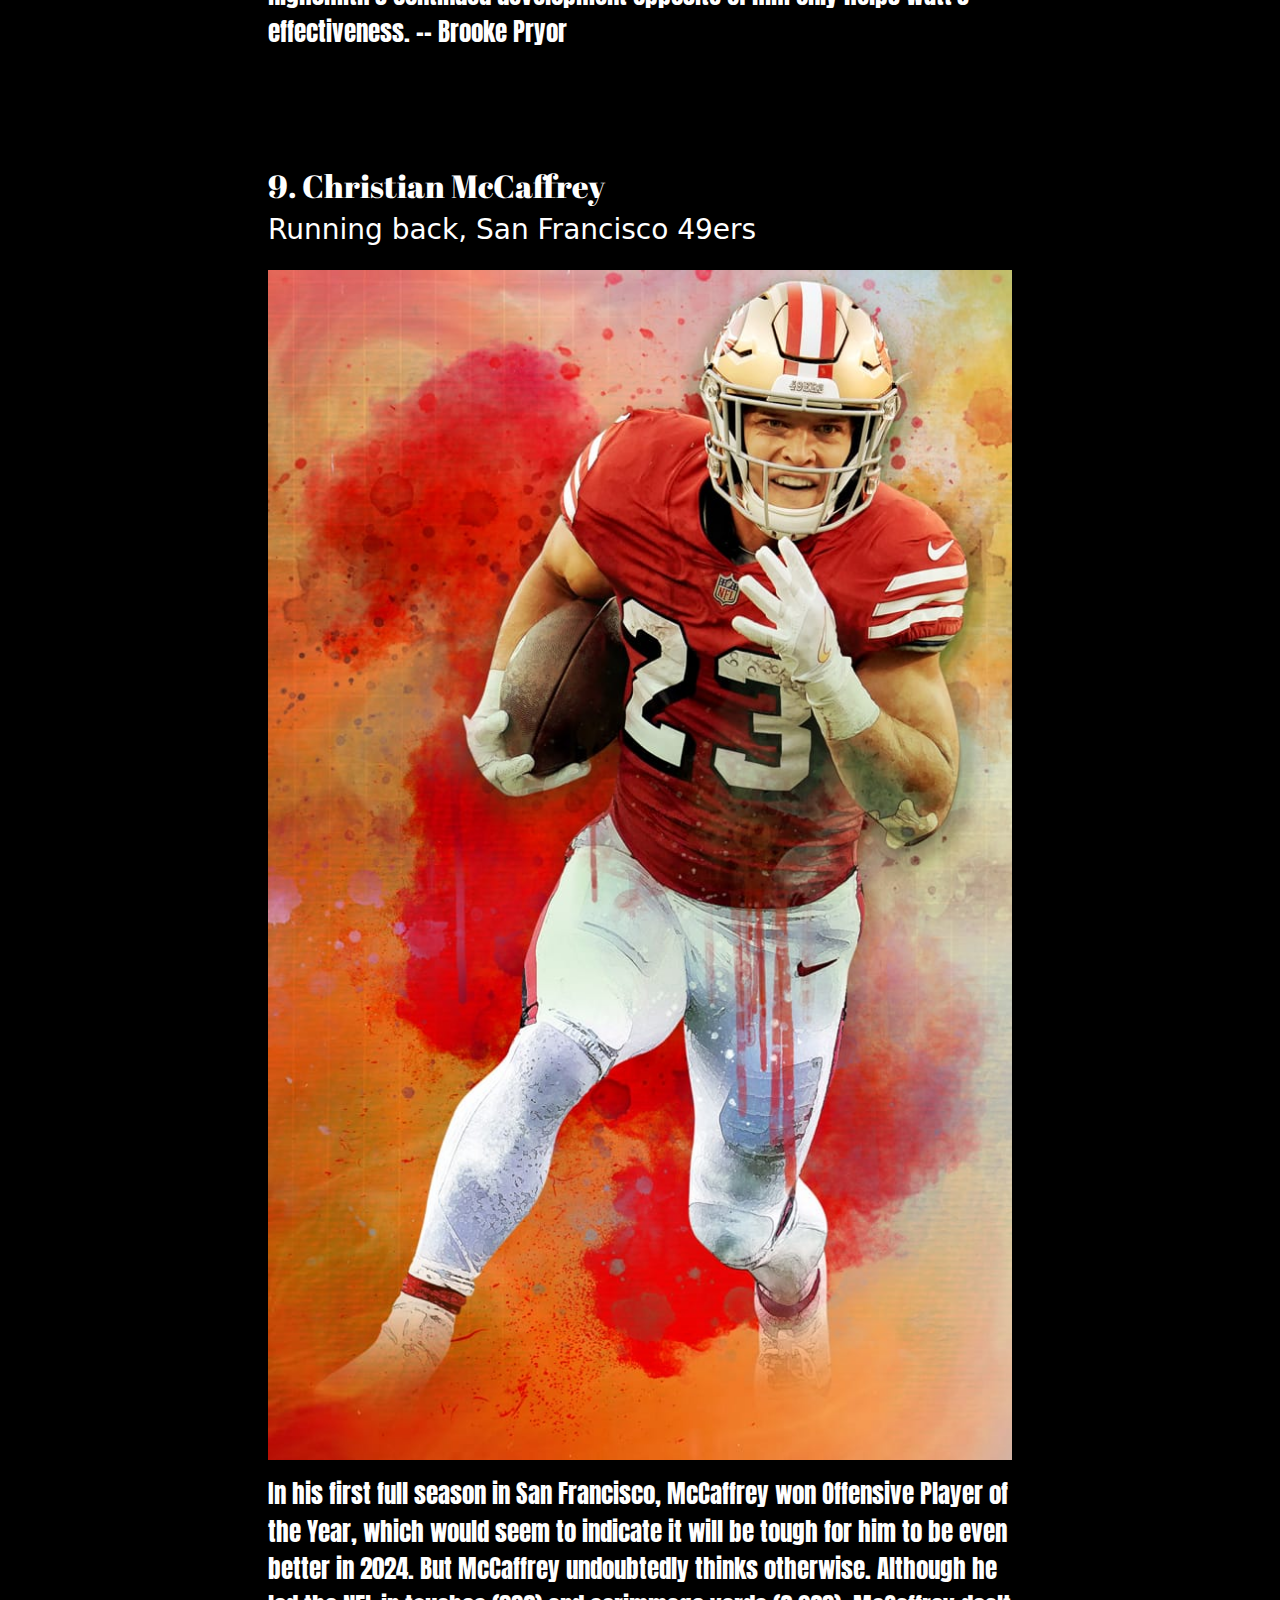
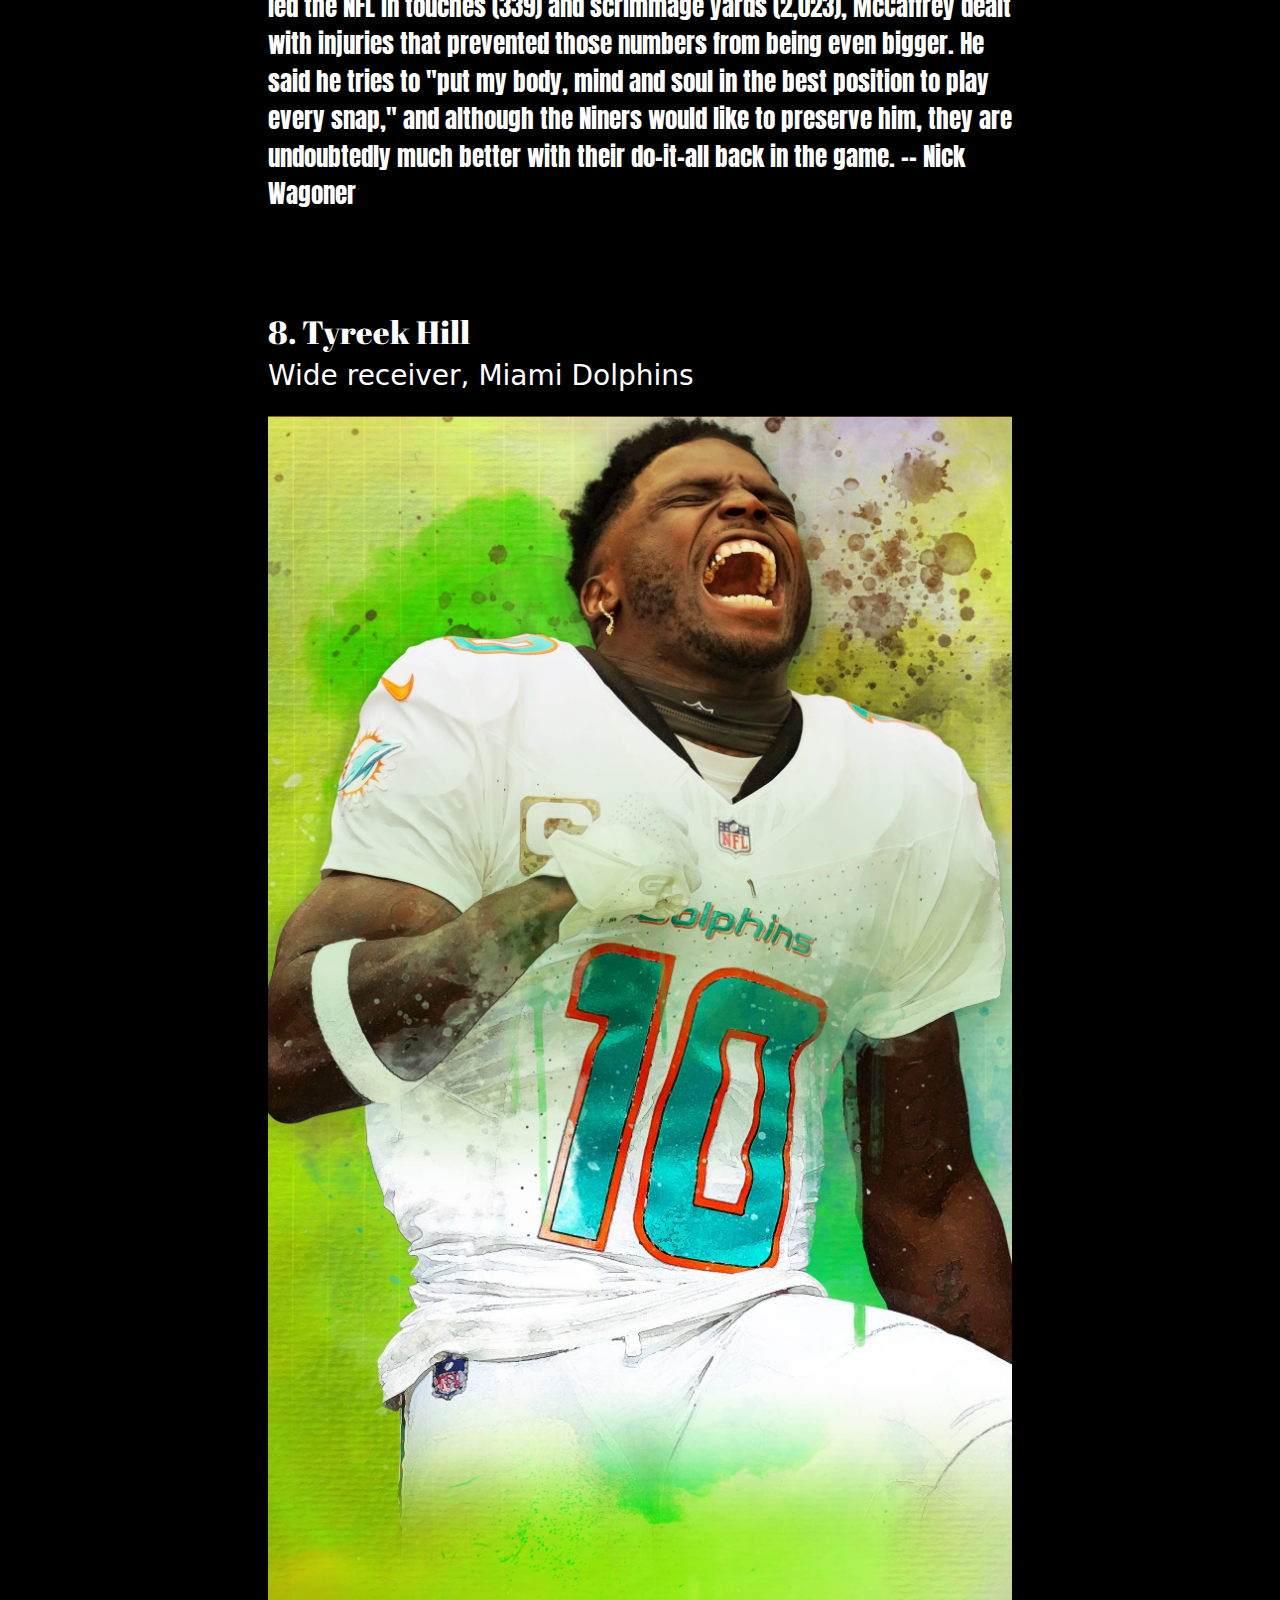
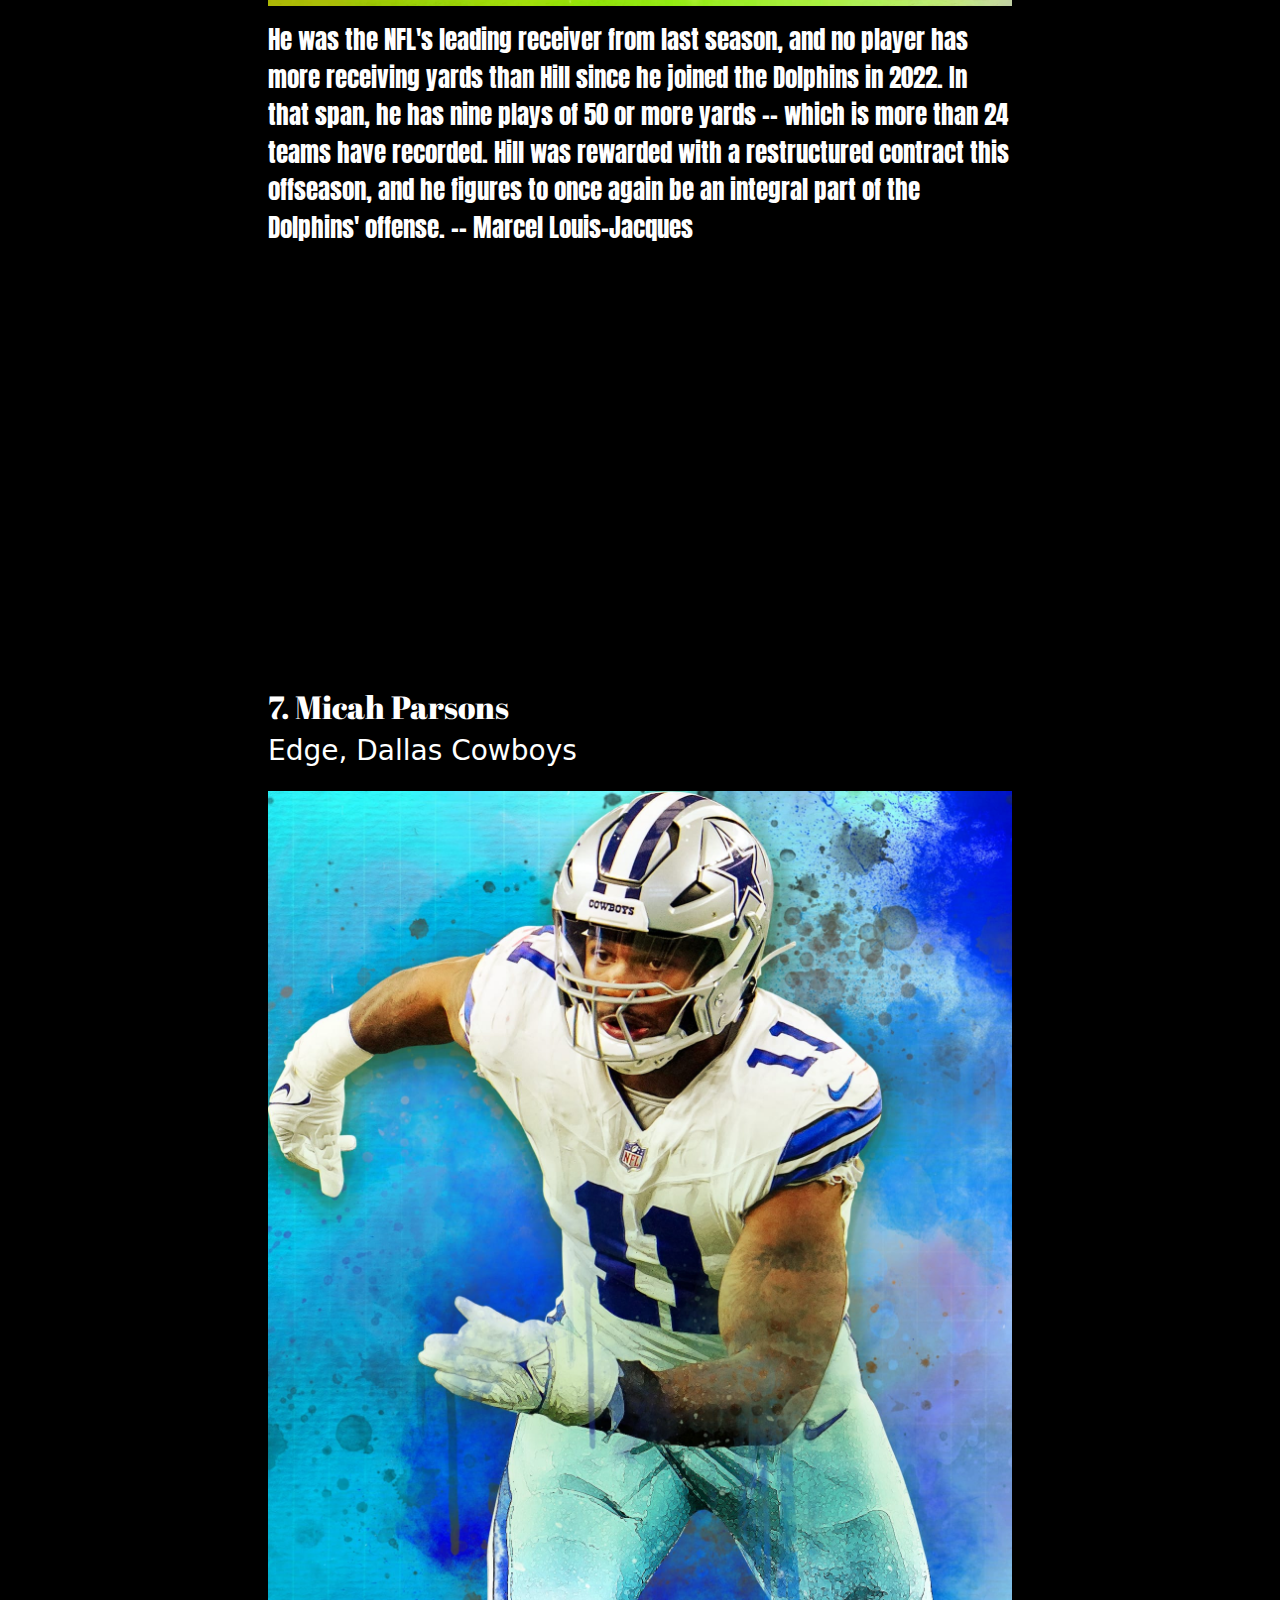
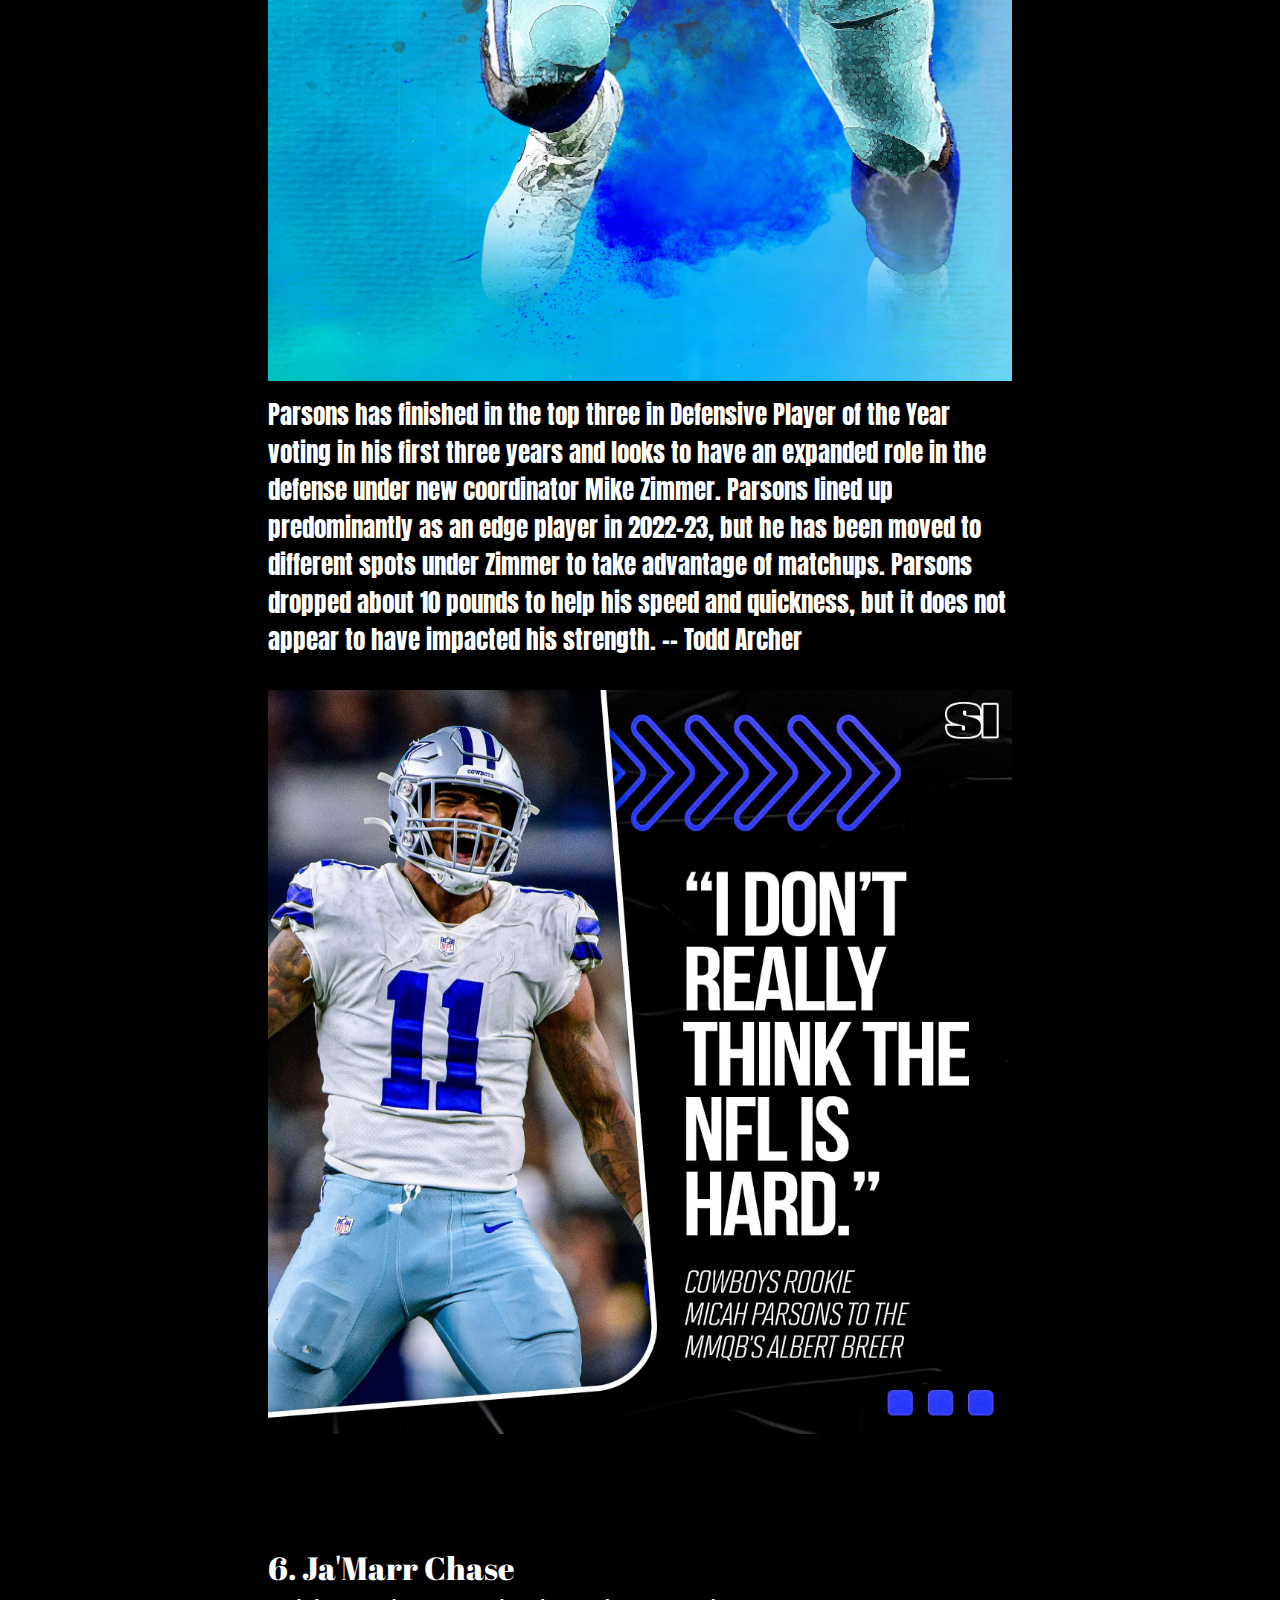
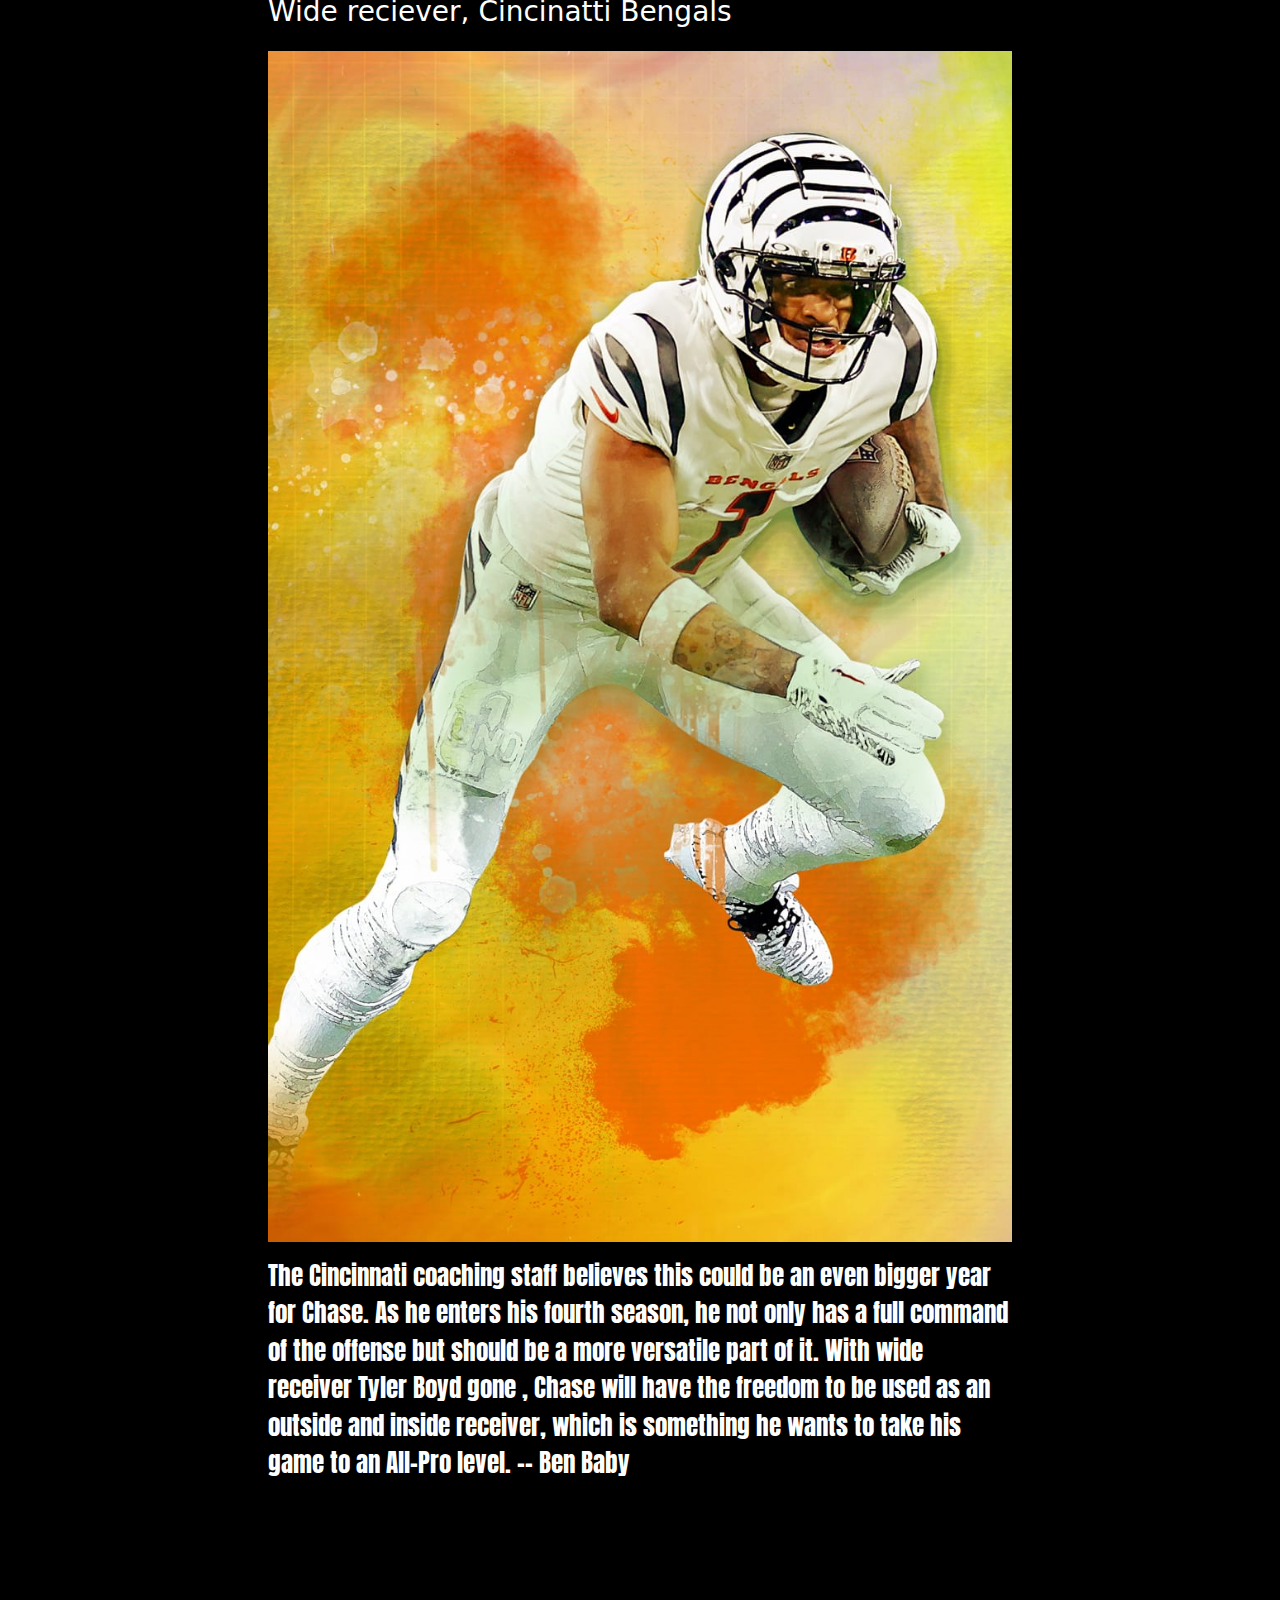
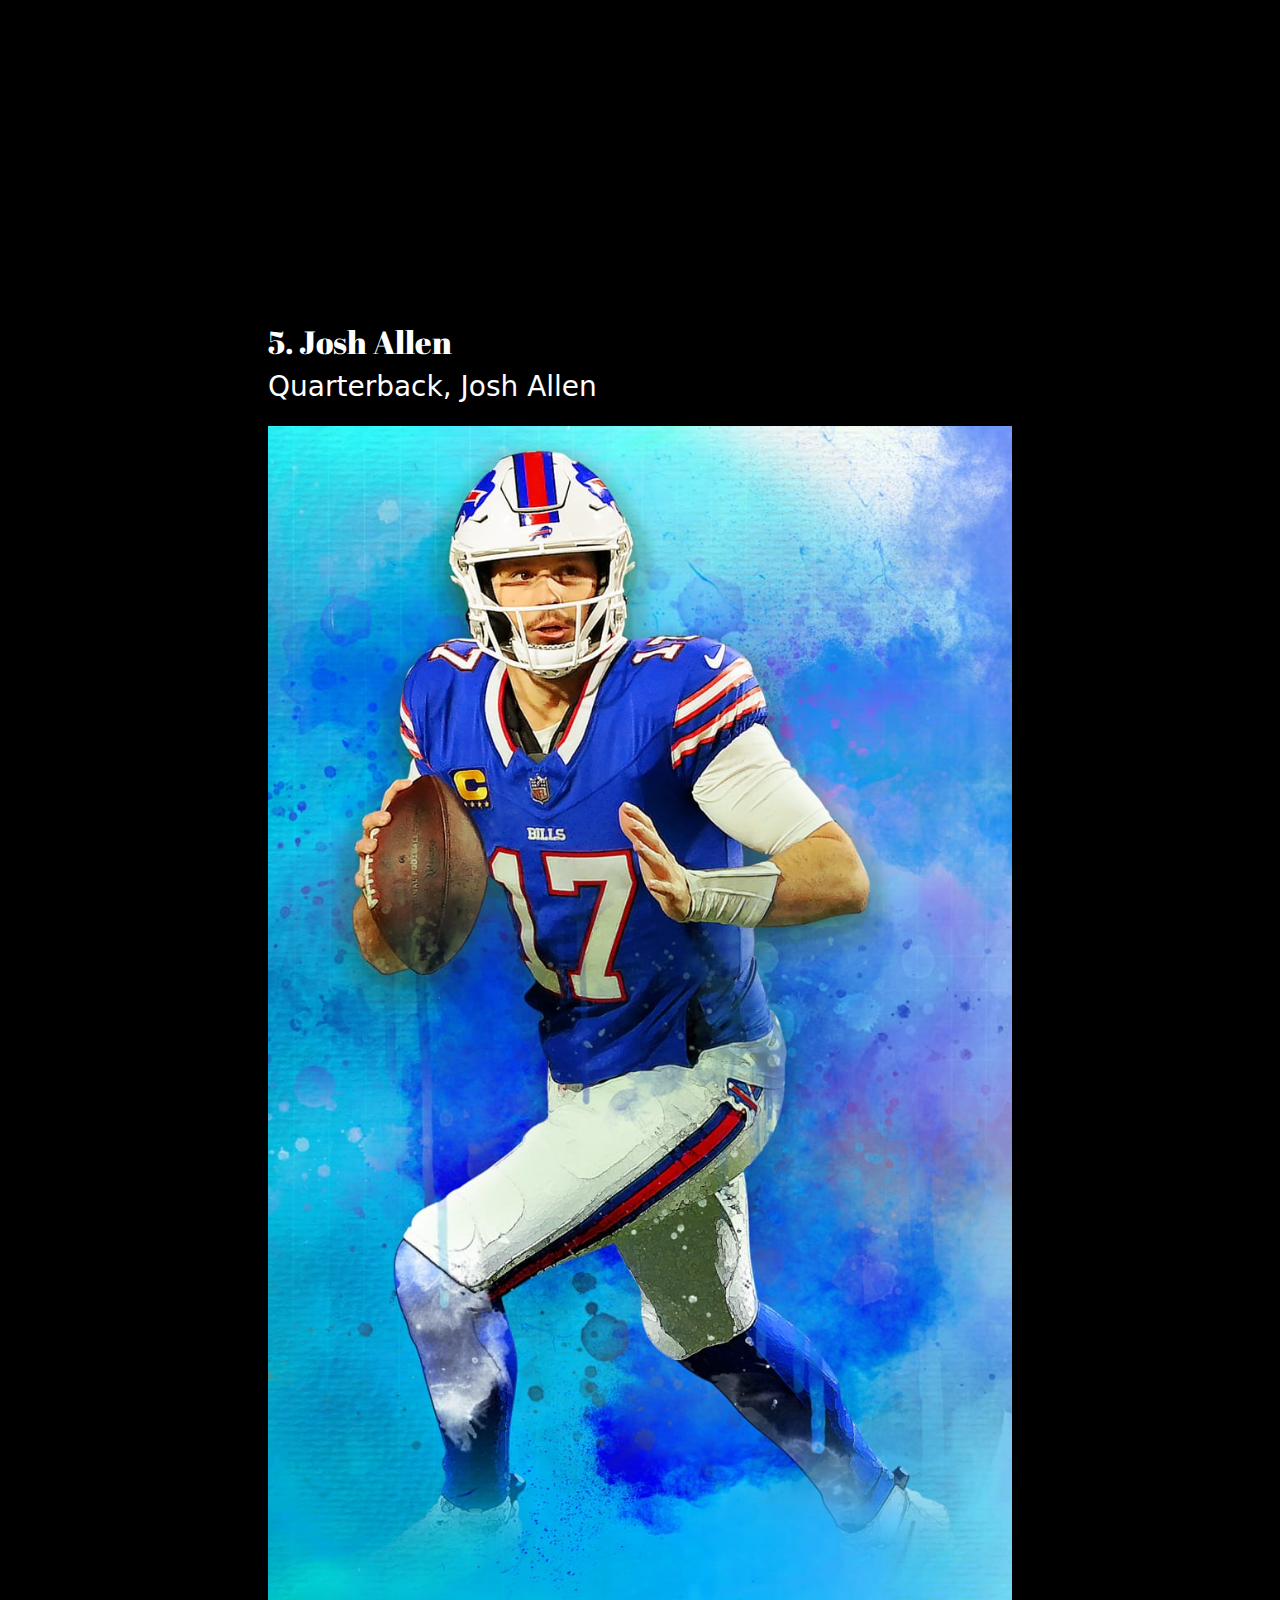
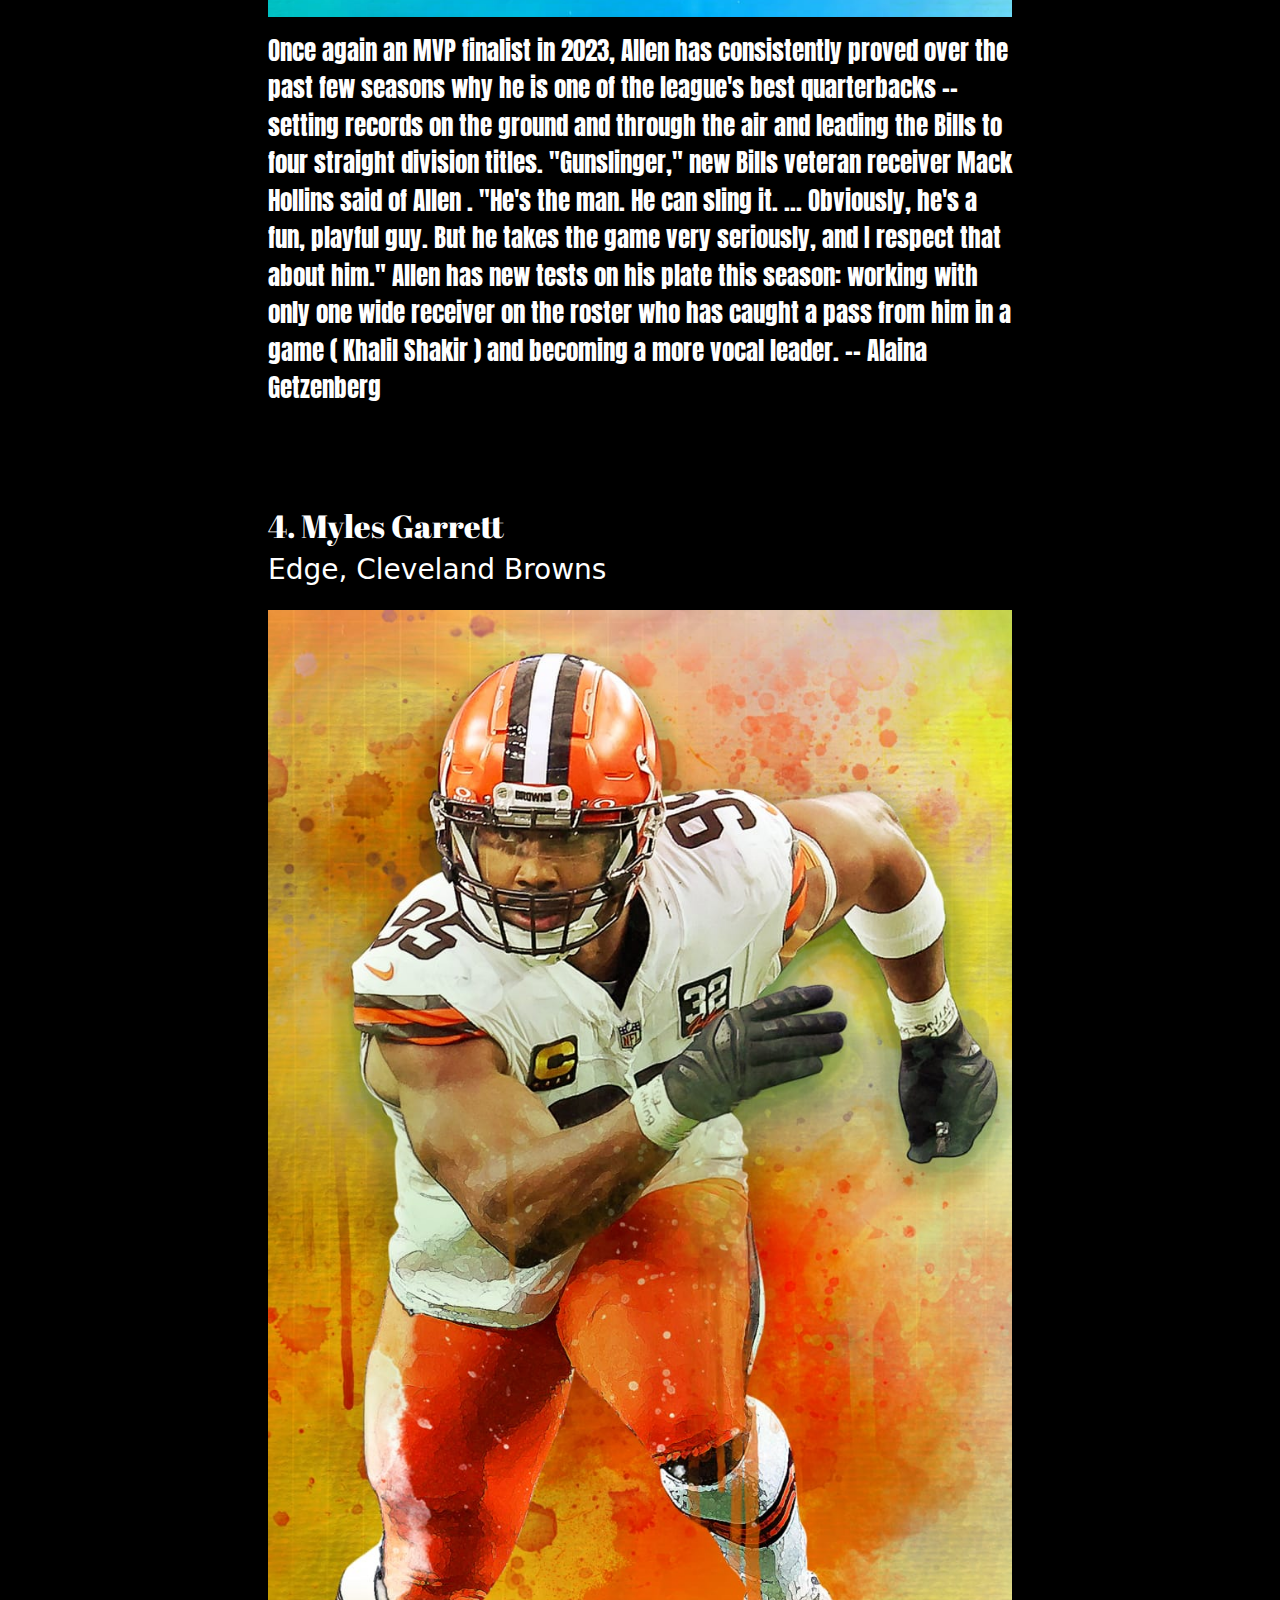
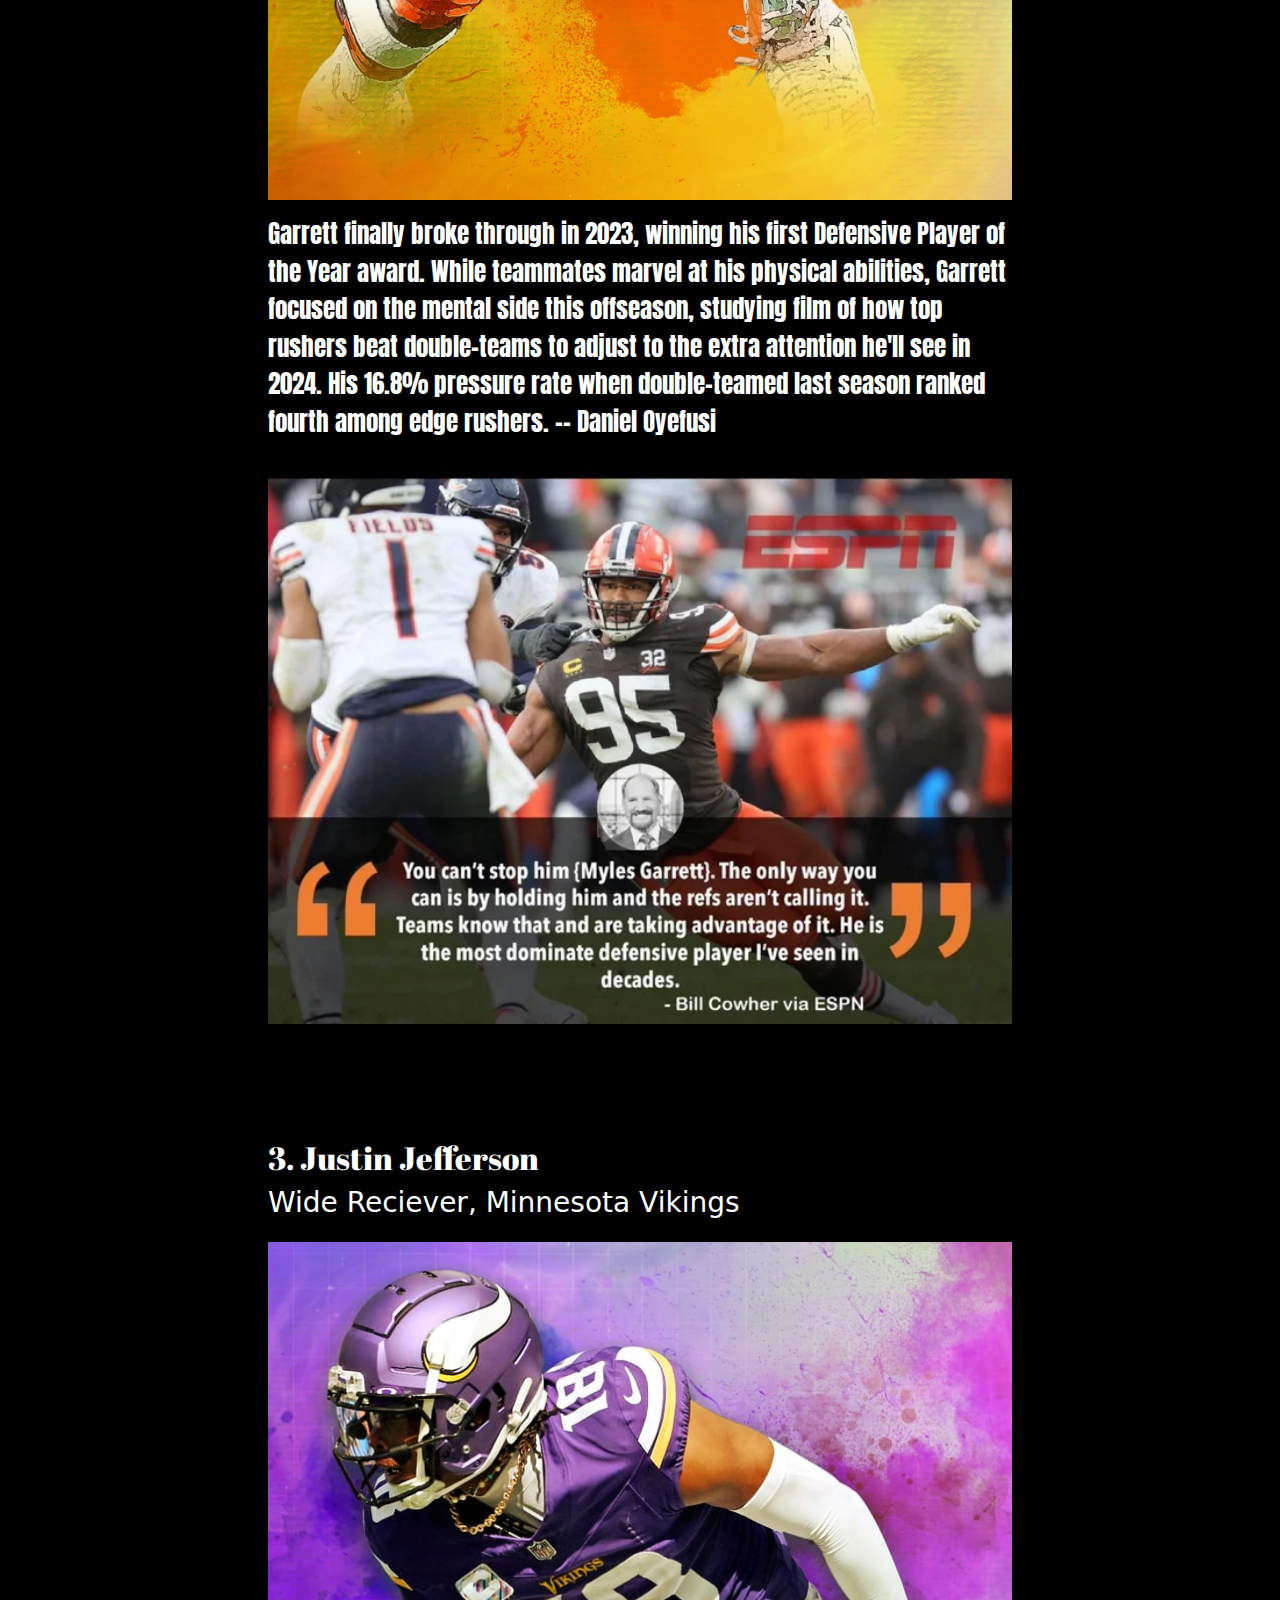
==== commit 991375c4: "Finished project" ====
--- a/final-project/index.html
+++ b/final-project/index.html
@@ -14,6 +14,8 @@
             crossorigin="anonymous" />
 
         <link href="style.css" rel="stylesheet" />
+        <link href="https://fonts.googleapis.com/css2?family=Abril+Fatface&family=Anton&family=Poppins:ital,wght@0,100;0,200;0,300;0,400;0,500;0,600;0,700;0,800;0,900;1,100;1,200;1,300;1,400;1,500;1,600;1,700;1,800;1,900&display=swap" rel="stylesheet">
+
     </head>
 
     <body>
@@ -21,197 +23,187 @@
             <div class="row">
                 <div class="col">
                     <h1><strong>The top 10 players in the NFL</strong></h1>
-                 
                 </div>
-
-            </div>
-            
+            </div>
         </div>
-        <div id="intro">
-           <p>
-                        To create our list, we asked a panel of dozens of ESPN NFL experts to rate players based on
+        <div class="container-fluid" id="content">
+            <div class="row athlete">
+                <div class="col-12">
+                    <p class="byline">December 2024 
+                    </p><p>By Andrew McBride | Illustrations by ESPN Staff</p> <p>All stats from <a href="https://www.nfl.com">NFL.com</a></p>
+                    <p class="intro">
+                        To create their list, ESPN asked a panel of dozens of ESPN NFL experts to rate players based on
                         performance expectations for the 2024 season compared with their peers. Emphasis was placed
                         solely on the upcoming season and predicting potential greatness rather than on past performance
-                        or positional value. From those ratings, we ranked the 10 best players in the league.
+                        or positional value. From those ratings, they ranked the 10 best players in the league. NFL Nation reporters weighed in on each player with a 2024 outlook.
                     </p>
+                    <p class="intro">
+                        But, I put my own twist on it. Sure, these are the top 10 players in the league. But why? Well, I pulled the most eye popping thing I could find about each player; whether it was leading in a statistic from the 2023 season or their careers, highlights that I could not stop watching, or a quote that I will never forget. Here is the list:
+                    </p>
+                    <h2>10. T.J. Watt</h2>
+                    <h3>Edge, Pittsburgh Steelers</h3>
+                    <img src="10watt.jpg" id="picture" />
+                    <p class="caption"></p>
                     <p>
-                        NFL Nation reporters weighed in on each player with a 2024 outlook, ESPN Stats & Information
-                        provided a signature statistic to know, and fantasy analyst Mike Clay projected a stat line for
-                        the upcoming season. Here's the list, starting at No. 100 and working our way to No. 1.
+                        After he finished in the top two in voting for Defensive Player of the Year in three of the past
+                        four seasons, it's hard to overstate Watt's dominance. The game-wrecking outside linebacker led
+                        the league with 19 sacks last season. And despite missing nearly half of the 2022 season, Watt
+                        still leads the NFL with 47 sacks over the past three years. He's showing little sign of slowing
+                        down as he enters his eighth NFL season, and Alex Highsmith's continued development opposite of
+                        him only helps Watt's effectiveness. -- Brooke Pryor
                     </p>
-    </div>
-        <div class="container-fluid" id="content">
-            <div class="container-fluid" id="10">
-                <div class="row">
-                    <div class="col-12">
-                        <h2>10. T.J. Watt</h2>
-                        <h3>Edge, Pittsburgh Steelers</h3>
-                        <img src="10watt.jpg" id="picture" />
-                        <p class="caption">Image caption</p>
-                        <p>
-                            After he finished in the top two in voting for Defensive Player of the Year in three of the
-                            past four seasons, it's hard to overstate Watt's dominance. The game-wrecking outside
-                            linebacker led the league with 19 sacks last season. And despite missing nearly half of the
-                            2022 season, Watt still leads the NFL with 47 sacks over the past three years. He's showing
-                            little sign of slowing down as he enters his eighth NFL season, and Alex Highsmith's
-                            continued development opposite of him only helps Watt's effectiveness. -- Brooke Pryor
-                        </p>
+                    <div class="flourish-embed flourish-chart" data-src="visualisation/20727307">
+                        <script src="https://public.flourish.studio/resources/embed.js"></script>
+                        <noscript></noscript>
                     </div>
                 </div>
             </div>
-            <div class="container-fluid" id="9">
-                <div class="row">
-                    <div class="col-12">
-                        <h2>9. Christian McCaffrey</h2>
-                        <h3>Running back, San Francisco 49ers</h3>
-                        <img src="9cmc.jpg" />
-                        <p>
-                            In his first full season in San Francisco, McCaffrey won Offensive Player of the Year, which
-                            would seem to indicate it will be tough for him to be even better in 2024. But McCaffrey
-                            undoubtedly thinks otherwise. Although he led the NFL in touches (339) and scrimmage yards
-                            (2,023), McCaffrey dealt with injuries that prevented those numbers from being even bigger.
-                            He said he tries to "put my body, mind and soul in the best position to play every snap,"
-                            and although the Niners would like to preserve him, they are undoubtedly much better with
-                            their do-it-all back in the game. -- Nick Wagoner
-                        </p>
-                    </div>
-                </div>
-            </div>
-            <div class="container-fluid" id="8">
-                <div class="row">
-                    <div class="col-12">
-                        <h2>8. Tyreek Hill</h2>
-                        <h3>Wide receiver, Miami Dolphins</h3>
-                        <img src="8tyreek.jpg" />
-                        <p>
-                            He was the NFL's leading receiver from last season, and no player has more receiving yards
-                            than Hill since he joined the Dolphins in 2022. In that span, he has nine plays of 50 or
-                            more yards -- which is more than 24 teams have recorded. Hill was rewarded with a
-                            restructured contract this offseason, and he figures to once again be an integral part of
-                            the Dolphins' offense. -- Marcel Louis-Jacques
-                        </p>
-                    </div>
-                </div>
-            </div>
-            <div class="container-fluid" id="7">
-                <div class="row">
-                    <div class="col-12">
-                        <h2>7. Micah Parsons</h2>
-                        <h3>Edge, Dallas Cowboys</h3>
-                        <img src="7parsons.jpg" />
-                        <p>
-                            Parsons has finished in the top three in Defensive Player of the Year voting in his first
-                            three years and looks to have an expanded role in the defense under new coordinator Mike
-                            Zimmer. Parsons lined up predominantly as an edge player in 2022-23, but he has been moved
-                            to different spots under Zimmer to take advantage of matchups. Parsons dropped about 10
-                            pounds to help his speed and quickness, but it does not appear to have impacted his
-                            strength. -- Todd Archer
-                        </p>
-                    </div>
-                </div>
-            </div>
-            <div class="container-fluid" id="6">
-                <div class="row">
-                    <div class="col-12">
-                        <h2>6. Ja'Marr Chase</h2>
-                        <h3>Wide reciever, Cincinatti Bengals</h3>
-                        <img src="6chase.jpg" />
-                        <p>
-                            The Cincinnati coaching staff believes this could be an even bigger year for Chase. As he
-                            enters his fourth season, he not only has a full command of the offense but should be a more
-                            versatile part of it. With wide receiver Tyler Boyd gone , Chase will have the freedom to be
-                            used as an outside and inside receiver, which is something he wants to take his game to an
-                            All-Pro level. -- Ben Baby
-                        </p>
-                    </div>
-                </div>
-            </div>
-            <div class="container-fluid" id="5">
-                <div class="row">
-                    <div class="col-12">
-                        <h2>5. Josh Allen</h2>
-                        <h3>Quarterback, Josh Allen</h3>
-                        <img src="5joshallen.jpg" />
-                        <p>
-                            Once again an MVP finalist in 2023, Allen has consistently proved over the past few seasons
-                            why he is one of the league's best quarterbacks -- setting records on the ground and through
-                            the air and leading the Bills to four straight division titles. "Gunslinger," new Bills
-                            veteran receiver Mack Hollins said of Allen . "He's the man. He can sling it. ... Obviously,
-                            he's a fun, playful guy. But he takes the game very seriously, and I respect that about
-                            him." Allen has new tests on his plate this season: working with only one wide receiver on
-                            the roster who has caught a pass from him in a game ( Khalil Shakir ) and becoming a more
-                            vocal leader. -- Alaina Getzenberg
-                        </p>
-                    </div>
-                </div>
-            </div>
-            <div class="container-fluid" id="4">
-                <div class="row">
-                    <div class="col-12">
-                        <h2>4. Myles Garrett</h2>
-                        <h3>Edge, Cleveland Browns</h3>
-                        <img src="4garrett.jpg" />
-                        <p>
-                            Garrett finally broke through in 2023, winning his first Defensive Player of the Year award.
-                            While teammates marvel at his physical abilities, Garrett focused on the mental side this
-                            offseason, studying film of how top rushers beat double-teams to adjust to the extra
-                            attention he'll see in 2024. His 16.8% pressure rate when double-teamed last season ranked
-                            fourth among edge rushers. -- Daniel Oyefusi
-                        </p>
-                    </div>
-                </div>
-            </div>
-            <div class="container-fluid" id="3">
-                <div class="row">
-                    <div class="col-12">
-                        <h2>3. Justin Jefferson</h2>
-                        <h3>Wide Reciever, Minnesota Vikings</h3>
-                        <img src="3jettas.jpg" />
-                        <p>
-                            Fresh off a $140 million contract extension that made him the highest-paid non-quarterback
-                            in the NFL, Jefferson has reached a bit of a career crossroads. He has hit his prime just as
-                            the Vikings have moved on from quarterback Kirk Cousins , the passer who threw 354 of his
-                            392 career receptions. Jefferson might well be the best receiver of this generation, but
-                            continued statistical dominance -- and impact on the game -- will require a quick and
-                            productive transition to Sam Darnold , who will play in place of injured J.J. McCarthy . --
-                            Kevin Seifert
-                        </p>
-                    </div>
-                </div>
-            </div>
-            <div class="container-fluid" id="2">
-                <div class="row">
-                    <div class="col-12">
-                        <h2>2. Lamar Jackson</h2>
-                        <h3>Quarterback, Baltimore Ravens</h3>
-                        <img src="2lamar.jpg" />
-                        <p>
-                            Jackson has been the best dual-threat quarterback in NFL history, leading the Ravens to an
-                            average of 28.3 PPG and 383.5 YPG through six seasons. Jackson dropped 15 pounds from last
-                            year to feel quicker, while picking up his strongest supporting cast yet. He has his first
-                            All -Pro running back in Derrick Henry , a healthy Mark Andrews at tight end and a
-                            fast-rising wide receiver in Zay Flowers. -- Jamison Hensley
-                        </p>
-                    </div>
-                </div>
-            </div>
-            <div class="container-fluid" id="1">
-                <div class="row">
-                    <div class="col-12">
-                        <h2>1. Patrick Mahomes</h2>
-                        <h3>Quarterback, Kansas City Chiefs</h3>
-                        <img src="1mahomes.jpg" />
-                        <p>
-                            Mahomes is ranked No. 1 for the fifth straight year and looked energized enough at training
-                            camp to potentially reach a sixth straight in 2025. He described last season as no fun
-                            because of the struggles in the passing game, despite the Chiefs winning a second
-                            consecutive Super Bowl. Starting the upcoming season on the right track, he repeatedly
-                            pushed the ball down the field to speedy rookie Xavier Worthy during camp. His intent and
-                            resolve to change mistakes from last season seem clear. -- Adam Teicher
-                        </p>
-                    </div>
-                </div>
-            </div>
+            <h2>9. Christian McCaffrey</h2>
+            <h3>Running back, San Francisco 49ers</h3>
+            <img src="9cmc.jpg" />
+            <p>
+                In his first full season in San Francisco, McCaffrey won Offensive Player of the Year, which would seem
+                to indicate it will be tough for him to be even better in 2024. But McCaffrey undoubtedly thinks
+                otherwise. Although he led the NFL in touches (339) and scrimmage yards (2,023), McCaffrey dealt with
+                injuries that prevented those numbers from being even bigger. He said he tries to "put my body, mind and
+                soul in the best position to play every snap," and although the Niners would like to preserve him, they
+                are undoubtedly much better with their do-it-all back in the game. -- Nick Wagoner
+            </p>
+            <div class="flourish-embed flourish-chart" data-src="visualisation/20731750">
+                <script src="https://public.flourish.studio/resources/embed.js"></script>
+                <noscript
+                    ><img
+                        src="https://public.flourish.studio/visualisation/20731750/thumbnail"
+                        width="100%"
+                        alt="chart visualization"
+                /></noscript>
+            </div>
+
+            <h2>8. Tyreek Hill</h2>
+            <h3>Wide receiver, Miami Dolphins</h3>
+            <img src="8tyreek.jpg" />
+            <p>
+                He was the NFL's leading receiver from last season, and no player has more receiving yards than Hill
+                since he joined the Dolphins in 2022. In that span, he has nine plays of 50 or more yards -- which is
+                more than 24 teams have recorded. Hill was rewarded with a restructured contract this offseason, and he
+                figures to once again be an integral part of the Dolphins' offense. -- Marcel Louis-Jacques
+            </p>
+            <iframe
+                width="560"
+                height="315"
+                src="https://www.youtube.com/embed/RGYXqf7YlkA?si=L0dPRZQuUdTJ--NB"
+                title="YouTube video player"
+                allow="accelerometer; autoplay; clipboard-write; encrypted-media; gyroscope; picture-in-picture; web-share"
+                referrerpolicy="strict-origin-when-cross-origin"
+                allowfullscreen></iframe>
+            <h2>7. Micah Parsons</h2>
+            <h3>Edge, Dallas Cowboys</h3>
+            <img src="7parsons.jpg" />
+            <p>
+                Parsons has finished in the top three in Defensive Player of the Year voting in his first three years
+                and looks to have an expanded role in the defense under new coordinator Mike Zimmer. Parsons lined up
+                predominantly as an edge player in 2022-23, but he has been moved to different spots under Zimmer to
+                take advantage of matchups. Parsons dropped about 10 pounds to help his speed and quickness, but it does
+                not appear to have impacted his strength. -- Todd Archer
+            </p>
+            <img src="parsons%20quote.jpg_large" />
+            <h2>6. Ja'Marr Chase</h2>
+            <h3>Wide reciever, Cincinatti Bengals</h3>
+            <img src="6chase.jpg" />
+            <p>
+                The Cincinnati coaching staff believes this could be an even bigger year for Chase. As he enters his
+                fourth season, he not only has a full command of the offense but should be a more versatile part of it.
+                With wide receiver Tyler Boyd gone , Chase will have the freedom to be used as an outside and inside
+                receiver, which is something he wants to take his game to an All-Pro level. -- Ben Baby
+            </p>
+            <iframe
+                width="560"
+                height="315"
+                src="https://www.youtube.com/embed/7y1NNJB_T-E?si=h1PHzzQ0LkoSjHZz"
+                title="YouTube video player"
+                allow="accelerometer; autoplay; clipboard-write; encrypted-media; gyroscope; picture-in-picture; web-share"
+                referrerpolicy="strict-origin-when-cross-origin"
+                allowfullscreen></iframe>
+            <h2>5. Josh Allen</h2>
+            <h3>Quarterback, Josh Allen</h3>
+            <img src="5joshallen.jpg" />
+            <p>
+                Once again an MVP finalist in 2023, Allen has consistently proved over the past few seasons why he is
+                one of the league's best quarterbacks -- setting records on the ground and through the air and leading
+                the Bills to four straight division titles. "Gunslinger," new Bills veteran receiver Mack Hollins said
+                of Allen . "He's the man. He can sling it. ... Obviously, he's a fun, playful guy. But he takes the game
+                very seriously, and I respect that about him." Allen has new tests on his plate this season: working
+                with only one wide receiver on the roster who has caught a pass from him in a game ( Khalil Shakir ) and
+                becoming a more vocal leader. -- Alaina Getzenberg
+            </p>
+            <div class="flourish-embed flourish-chart" data-src="visualisation/20732027">
+                <script src="https://public.flourish.studio/resources/embed.js"></script>
+                <noscript
+                    ><img
+                        src="https://public.flourish.studio/visualisation/20732027/thumbnail"
+                        width="100%"
+                        alt="chart visualization"
+                /></noscript>
+            </div>
+            <h2>4. Myles Garrett</h2>
+            <h3>Edge, Cleveland Browns</h3>
+            <img src="4garrett.jpg" />
+            <p>
+                Garrett finally broke through in 2023, winning his first Defensive Player of the Year award. While
+                teammates marvel at his physical abilities, Garrett focused on the mental side this offseason, studying
+                film of how top rushers beat double-teams to adjust to the extra attention he'll see in 2024. His 16.8%
+                pressure rate when double-teamed last season ranked fourth among edge rushers. -- Daniel Oyefusi
+            </p>
+            <img src="myles.webp" />
+            <h2>3. Justin Jefferson</h2>
+            <h3>Wide Reciever, Minnesota Vikings</h3>
+            <img src="3jettas.jpg" />
+            <p>
+                Fresh off a $140 million contract extension that made him the highest-paid non-quarterback in the NFL,
+                Jefferson has reached a bit of a career crossroads. He has hit his prime just as the Vikings have moved
+                on from quarterback Kirk Cousins , the passer who threw 354 of his 392 career receptions. Jefferson
+                might well be the best receiver of this generation, but continued statistical dominance -- and impact on
+                the game -- will require a quick and productive transition to Sam Darnold , who will play in place of
+                injured J.J. McCarthy . -- Kevin Seifert
+            </p>
+            <iframe
+                width="560"
+                height="315"
+                src="https://www.youtube.com/embed/Y-vS5g7rKBk?si=vJJUlSlymjxtz82w"
+                title="YouTube video player"
+                allow="accelerometer; autoplay; clipboard-write; encrypted-media; gyroscope; picture-in-picture; web-share"
+                referrerpolicy="strict-origin-when-cross-origin"
+                allowfullscreen></iframe>
+            <h2>2. Lamar Jackson</h2>
+            <h3>Quarterback, Baltimore Ravens</h3>
+            <img src="2lamar.jpg" />
+            <p>
+                Jackson has been the best dual-threat quarterback in NFL history, leading the Ravens to an average of
+                28.3 PPG and 383.5 YPG through six seasons. Jackson dropped 15 pounds from last year to feel quicker,
+                while picking up his strongest supporting cast yet. He has his first All -Pro running back in Derrick
+                Henry , a healthy Mark Andrews at tight end and a fast-rising wide receiver in Zay Flowers. -- Jamison
+                Hensley
+            </p>
+            <div class="flourish-embed flourish-chart" data-src="visualisation/20732526">
+                <script src="https://public.flourish.studio/resources/embed.js"></script>
+                <noscript
+                    ><img
+                        src="https://public.flourish.studio/visualisation/20732526/thumbnail"
+                        width="100%"
+                        alt="chart visualization"
+                /></noscript>
+            </div>
+            <h2>1. Patrick Mahomes</h2>
+            <h3>Quarterback, Kansas City Chiefs</h3>
+            <img src="1mahomes.jpg" />
+            <p>
+                Mahomes is ranked No. 1 for the fifth straight year and looked energized enough at training camp to
+                potentially reach a sixth straight in 2025. He described last season as no fun because of the struggles
+                in the passing game, despite the Chiefs winning a second consecutive Super Bowl. Starting the upcoming
+                season on the right track, he repeatedly pushed the ball down the field to speedy rookie Xavier Worthy
+                during camp. His intent and resolve to change mistakes from last season seem clear. -- Adam Teicher
+            </p>
+            <div class="flourish-embed flourish-chart" data-src="visualisation/20732596"><script src="https://public.flourish.studio/resources/embed.js"></script><noscript><img src="https://public.flourish.studio/visualisation/20732596/thumbnail" width="100%" alt="chart visualization" /></noscript></div>
         </div>
         <p>
             This story has been reproduced as part of coursework for the Philip Merrill College of Journalism at the
--- a/final-project/style.css
+++ b/final-project/style.css
@@ -1,57 +1,70 @@
 @media {
-img {
-    width: auto;
-    max-width: 100%;
-    height: auto;
-    max-height: 100%;
-    min-height: 750px;
-    min-width: 700px;
-    display:block;
-    margin: 0 auto;
-}
+    img {
+        width: 100%;
+        margin: 0 auto;
+    }
 
-
-#topper {
-    background-image: url(Top%20100%20img.jpeg);
-    background-size: cover;
-    background-position:center;
-    padding:0px;
-    height:100vh;
-    display:flex;
-    justify-content: center;
-    text-align: center;
-    color: white;
-    text-shadow: 2px 2px 8px black;
-}
-
-#intro {
+    #topper {
+        background-image: url(Top%20100%20img.jpeg);
+        background-size: cover;
+        background-position: center;
+        padding: 0px;
+        height: 100vh;
+        display: flex;
+        justify-content: center;
+        text-align: center;
+        color: white;
+        text-shadow: 2px 2px 8px black;
+    }
+    p {
+         font-family: 'Anton', sans-serif;
+    }
+    #intro {
         width: 90%;
         max-width: 1200px;
         margin: 0 auto;
         text-align: center;
+
+    }
+    #iframe {
+        width:100px;
+        max-width:800px;
+        border:none;
+        margin:20px;
+    }
+    h1 {
+        margin: 0;
+        font-size: 80px;
+        font-weight: bold;
+        font-family: 'Abril Fatface', cursive;
+        
+    }
+    body {
+        background-color: black;
+        color: white;
+        font-size: 25px;
+            
+    }
+    h2 {
+            text-shadow: 2px 2px 8px black;
+            font-family: 'Abril Fatface', cursive;
+            margin-top: 100px;
         
     }
 
-h1 {
-    margin: 0;
-    font-size: 50px;
-    font-weight: bold;
-}
+    
+    #content {
+        width: 90%;
+        max-width: 1200px;
+        margin: 0 auto;
+    }
 
-#content {
-    width:90%;
-    max-width: 1200px;
-    margin: 0 auto;
-    text-align: center;
-}
-    
     @media (min-width: 576px) {
         img {
-            max-height: 300px;
             margin: 15px auto;
         }
         #content {
-        width:95%;
+            width: 60%;
         }
     }
-    }
+}
